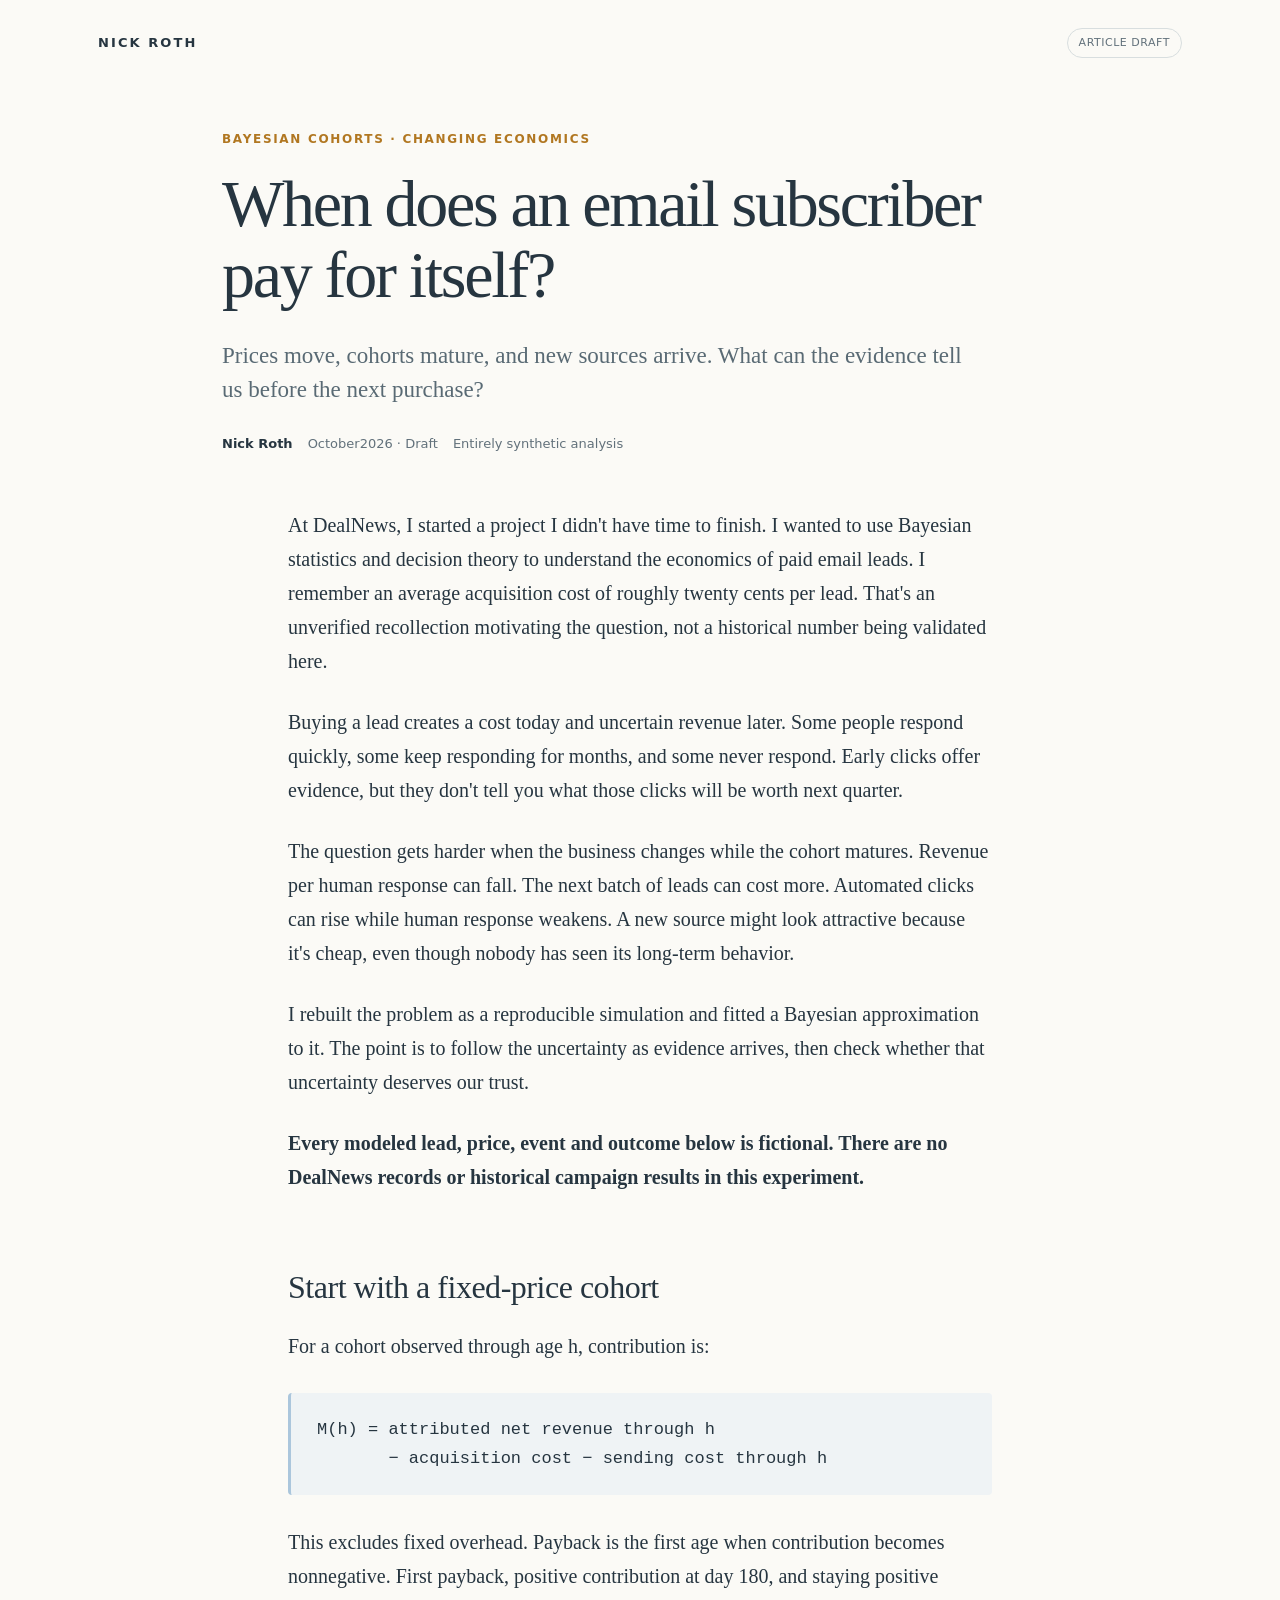
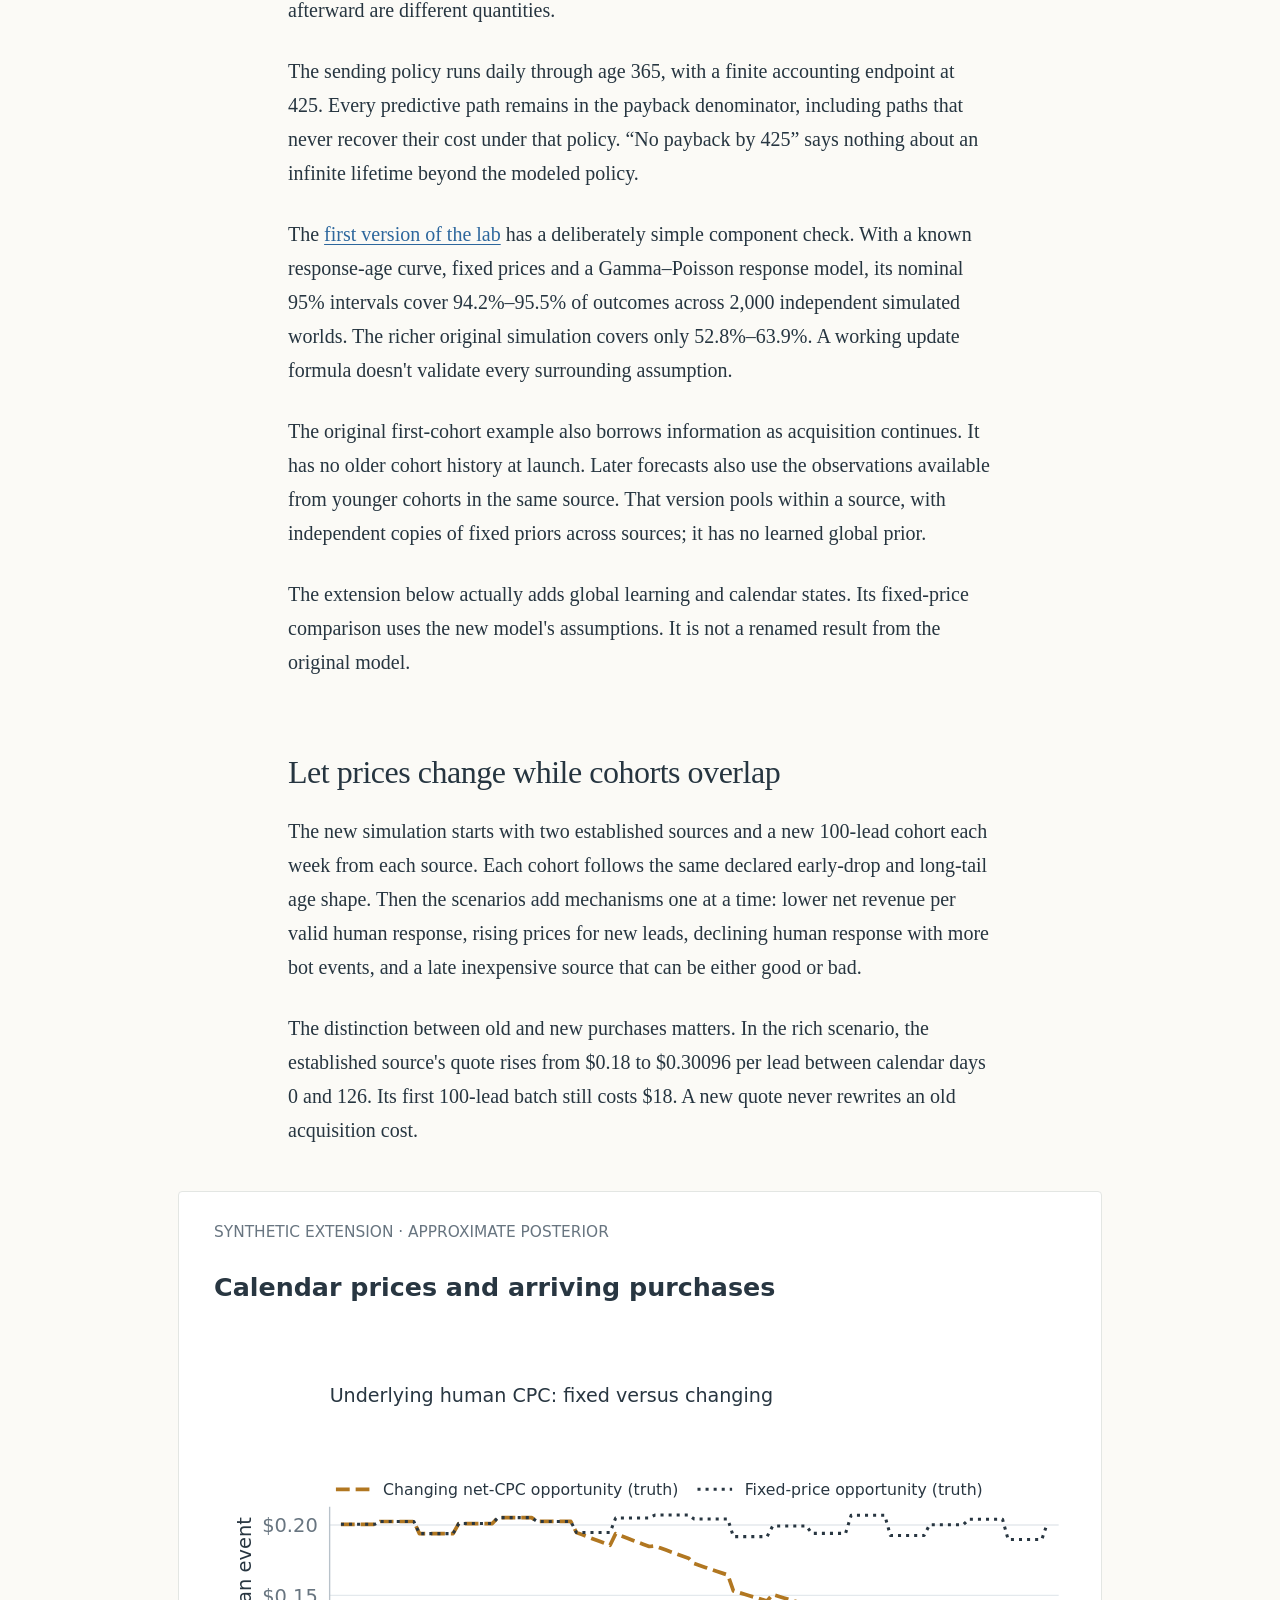
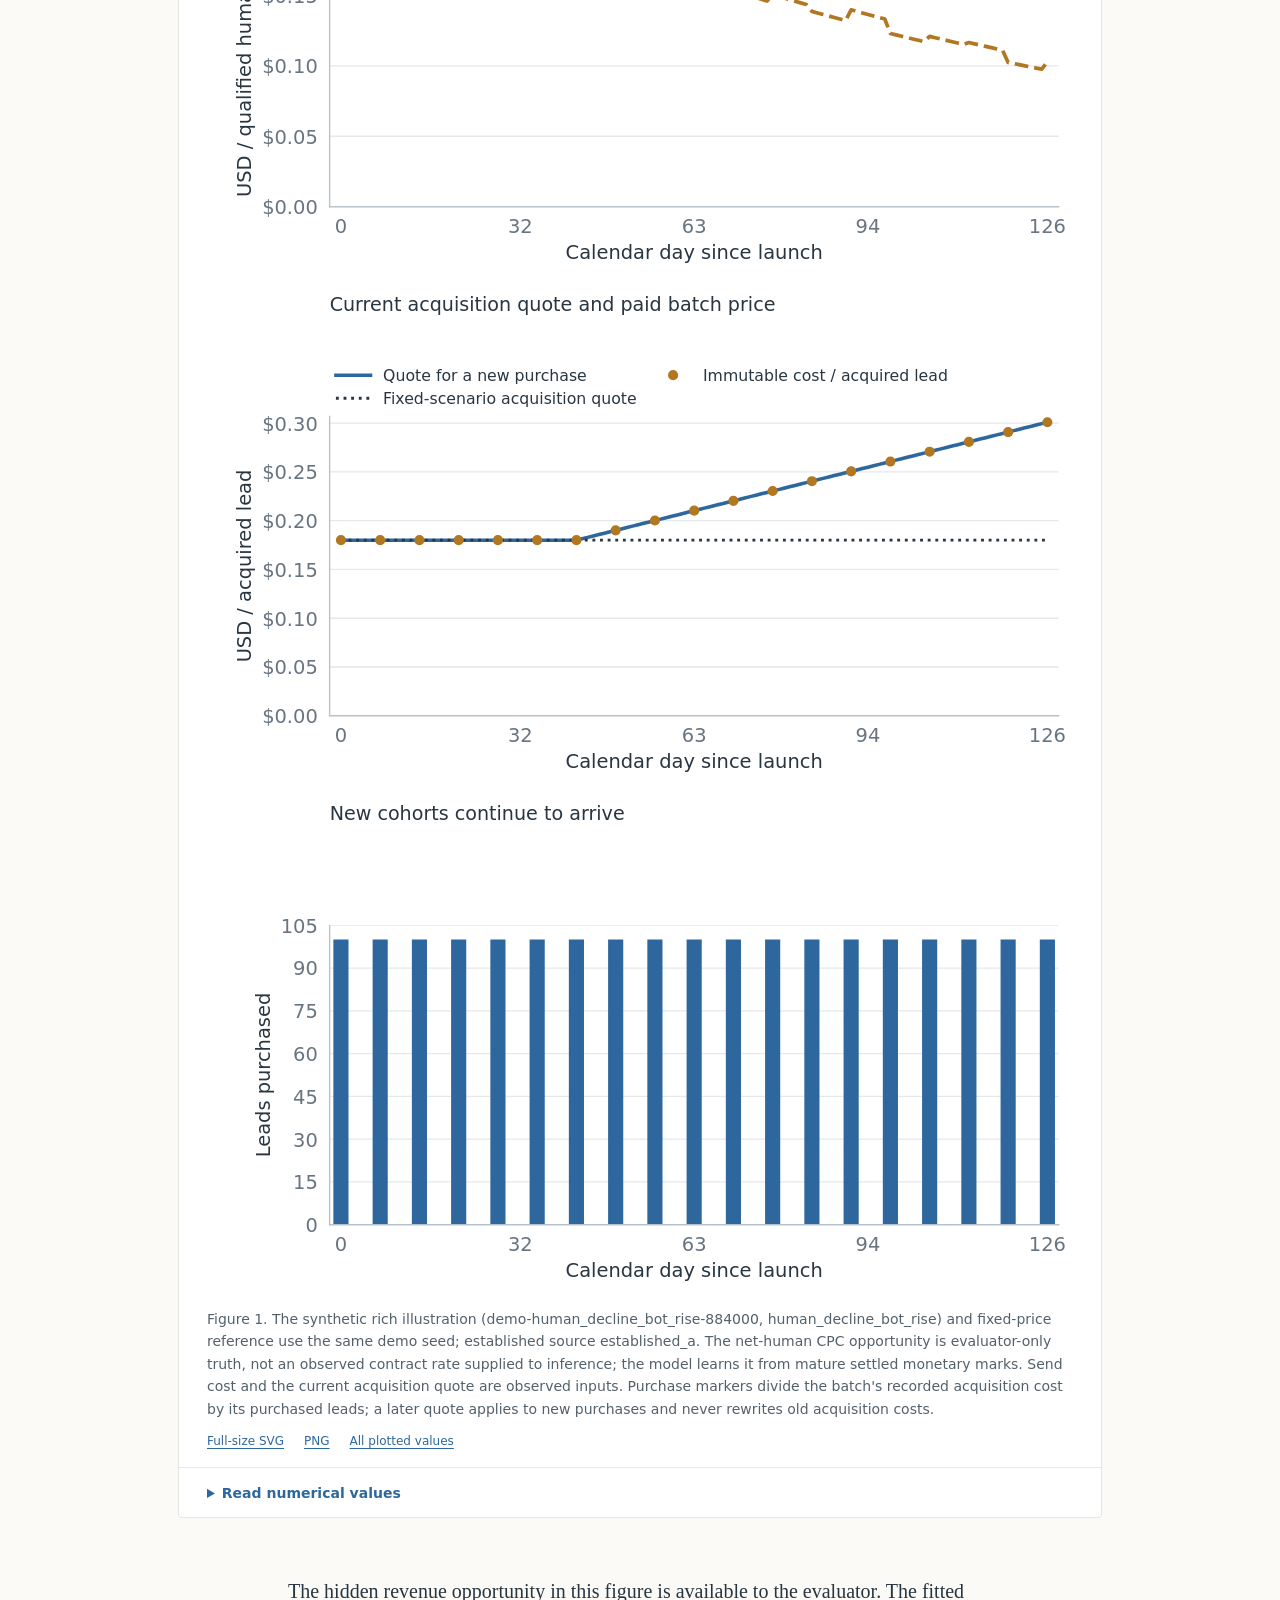
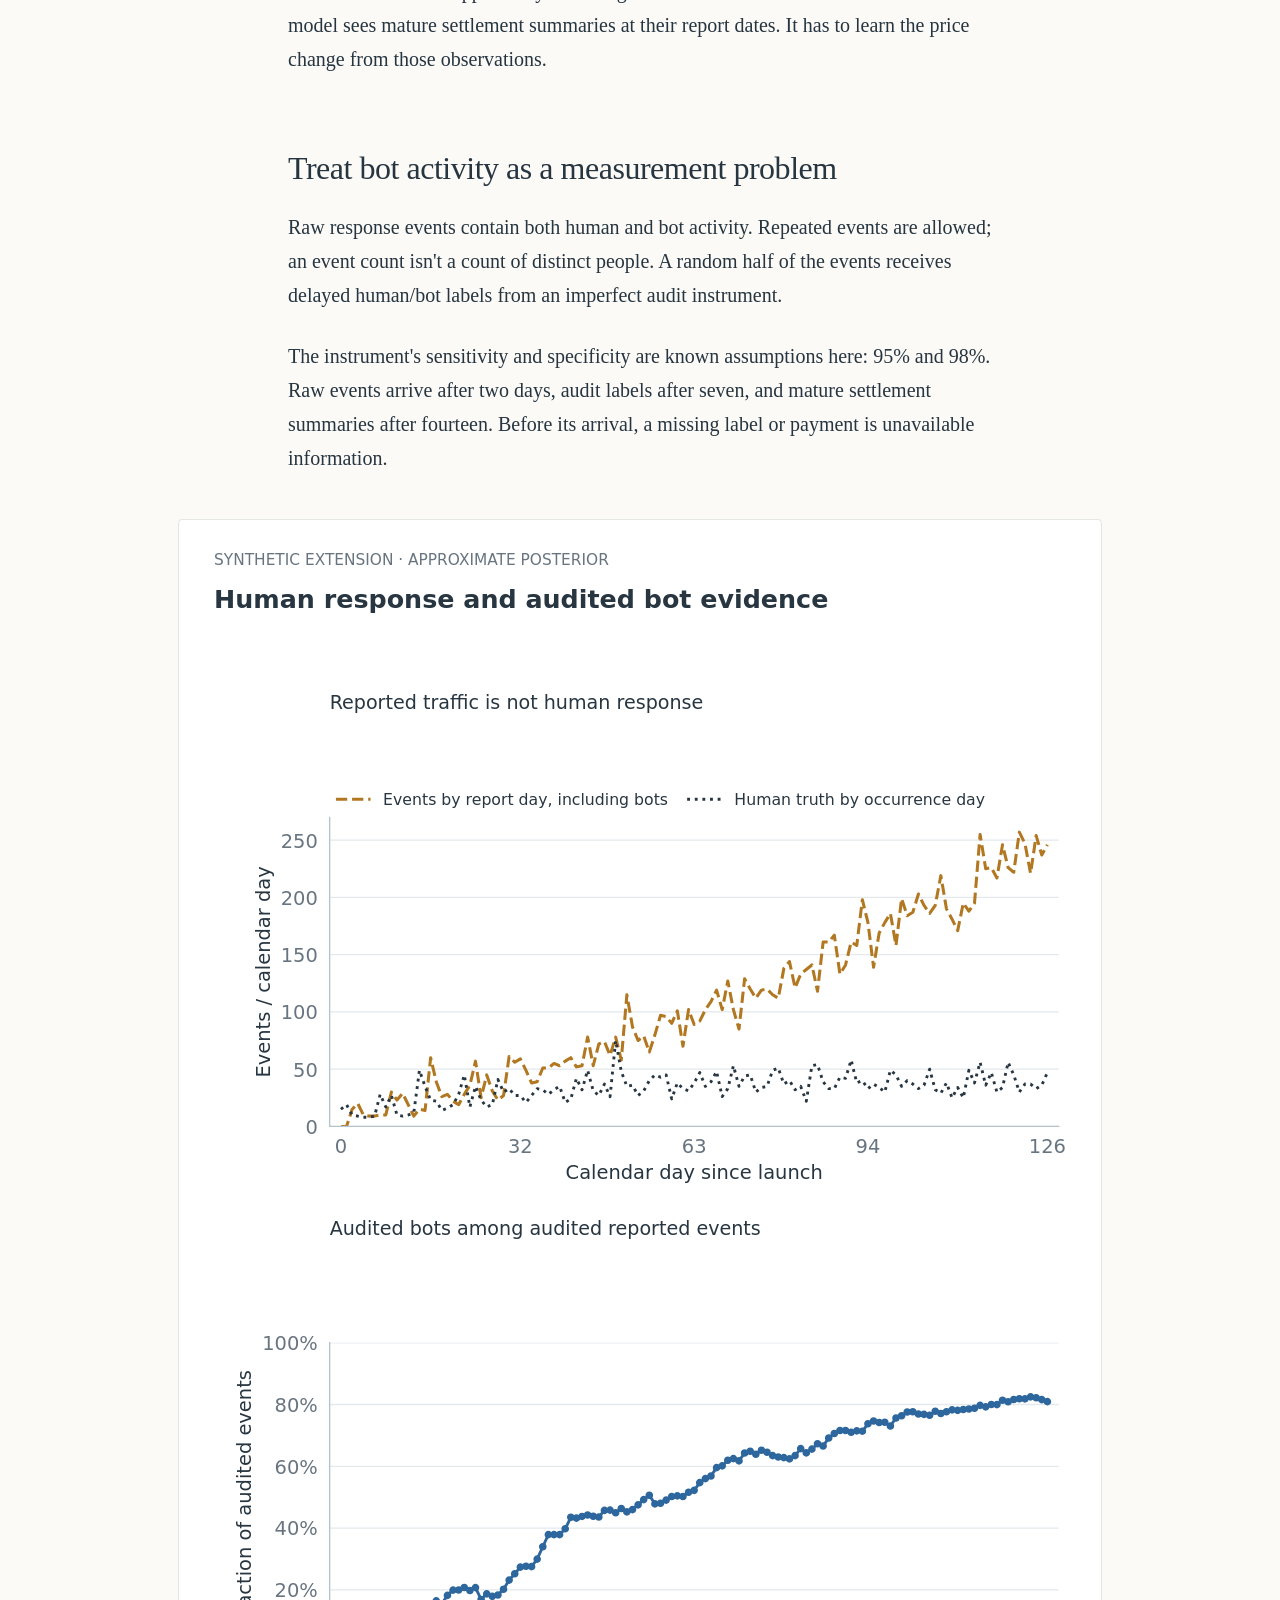
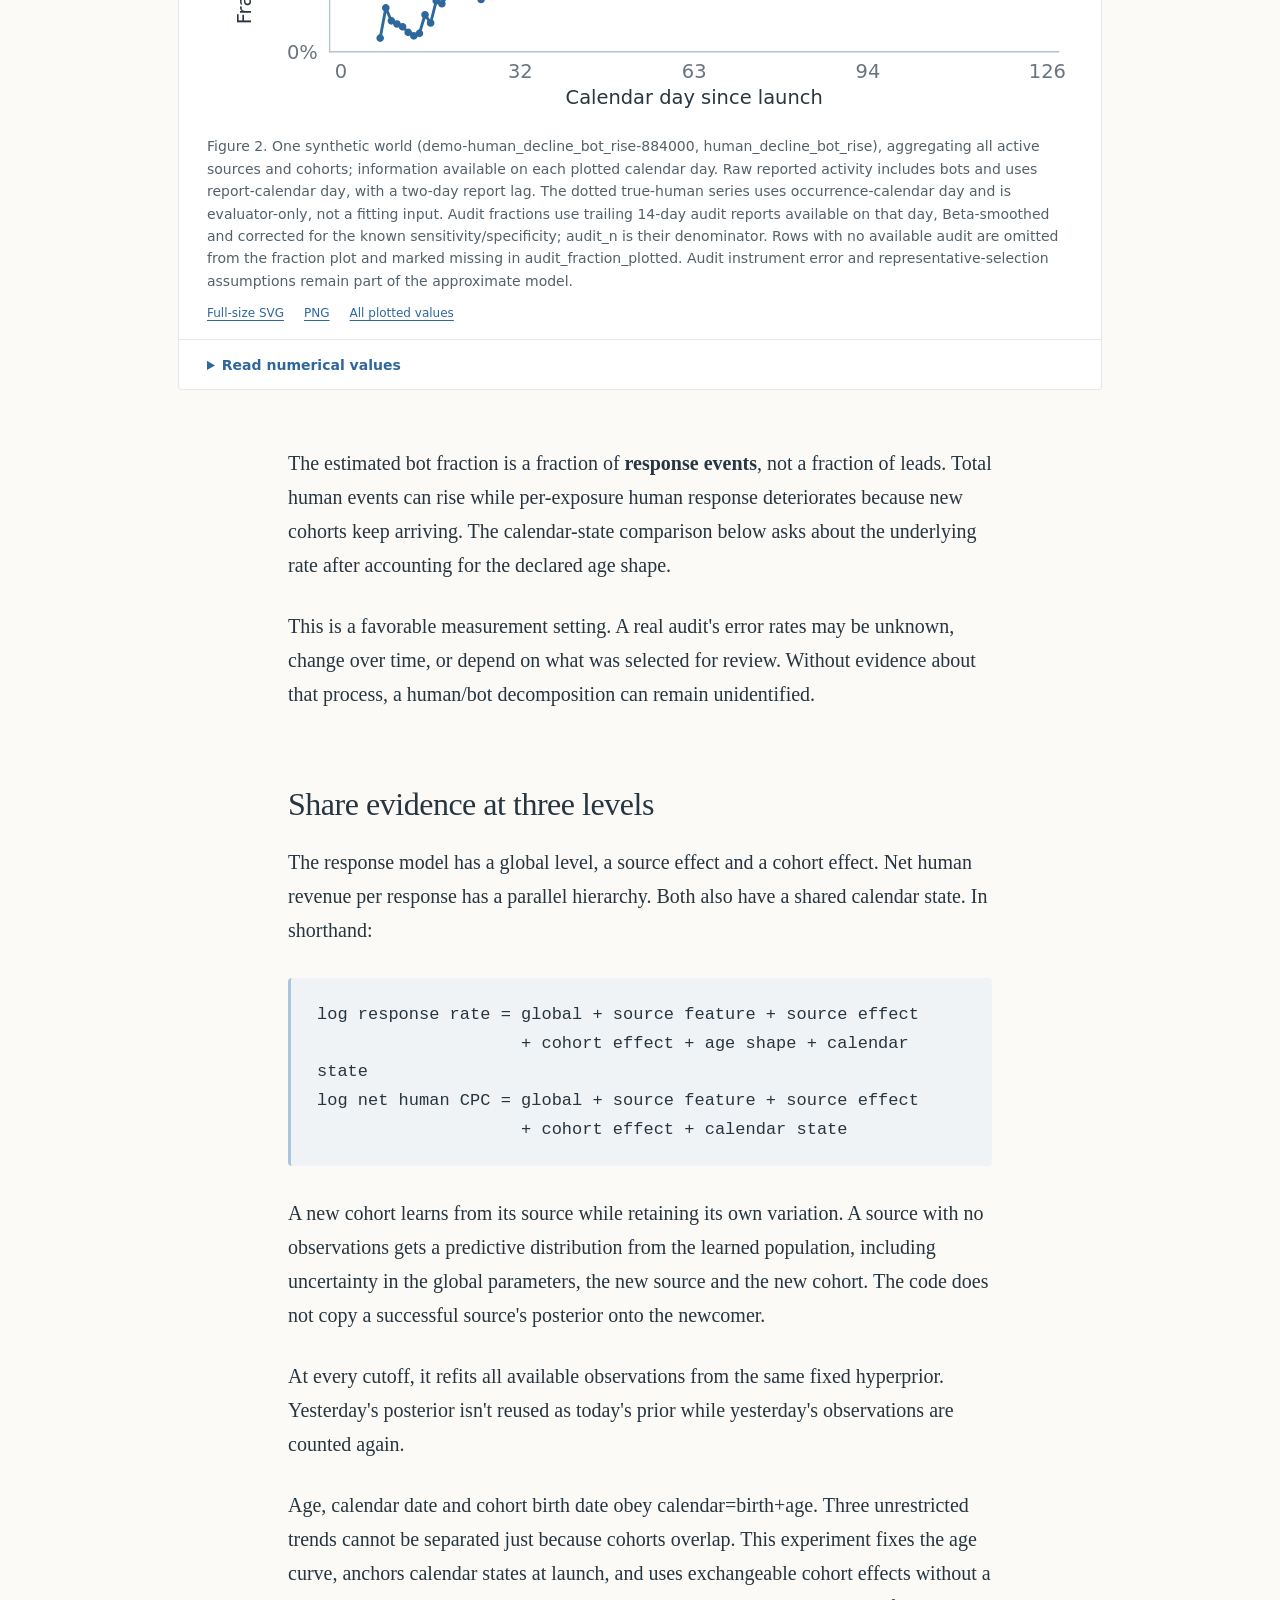
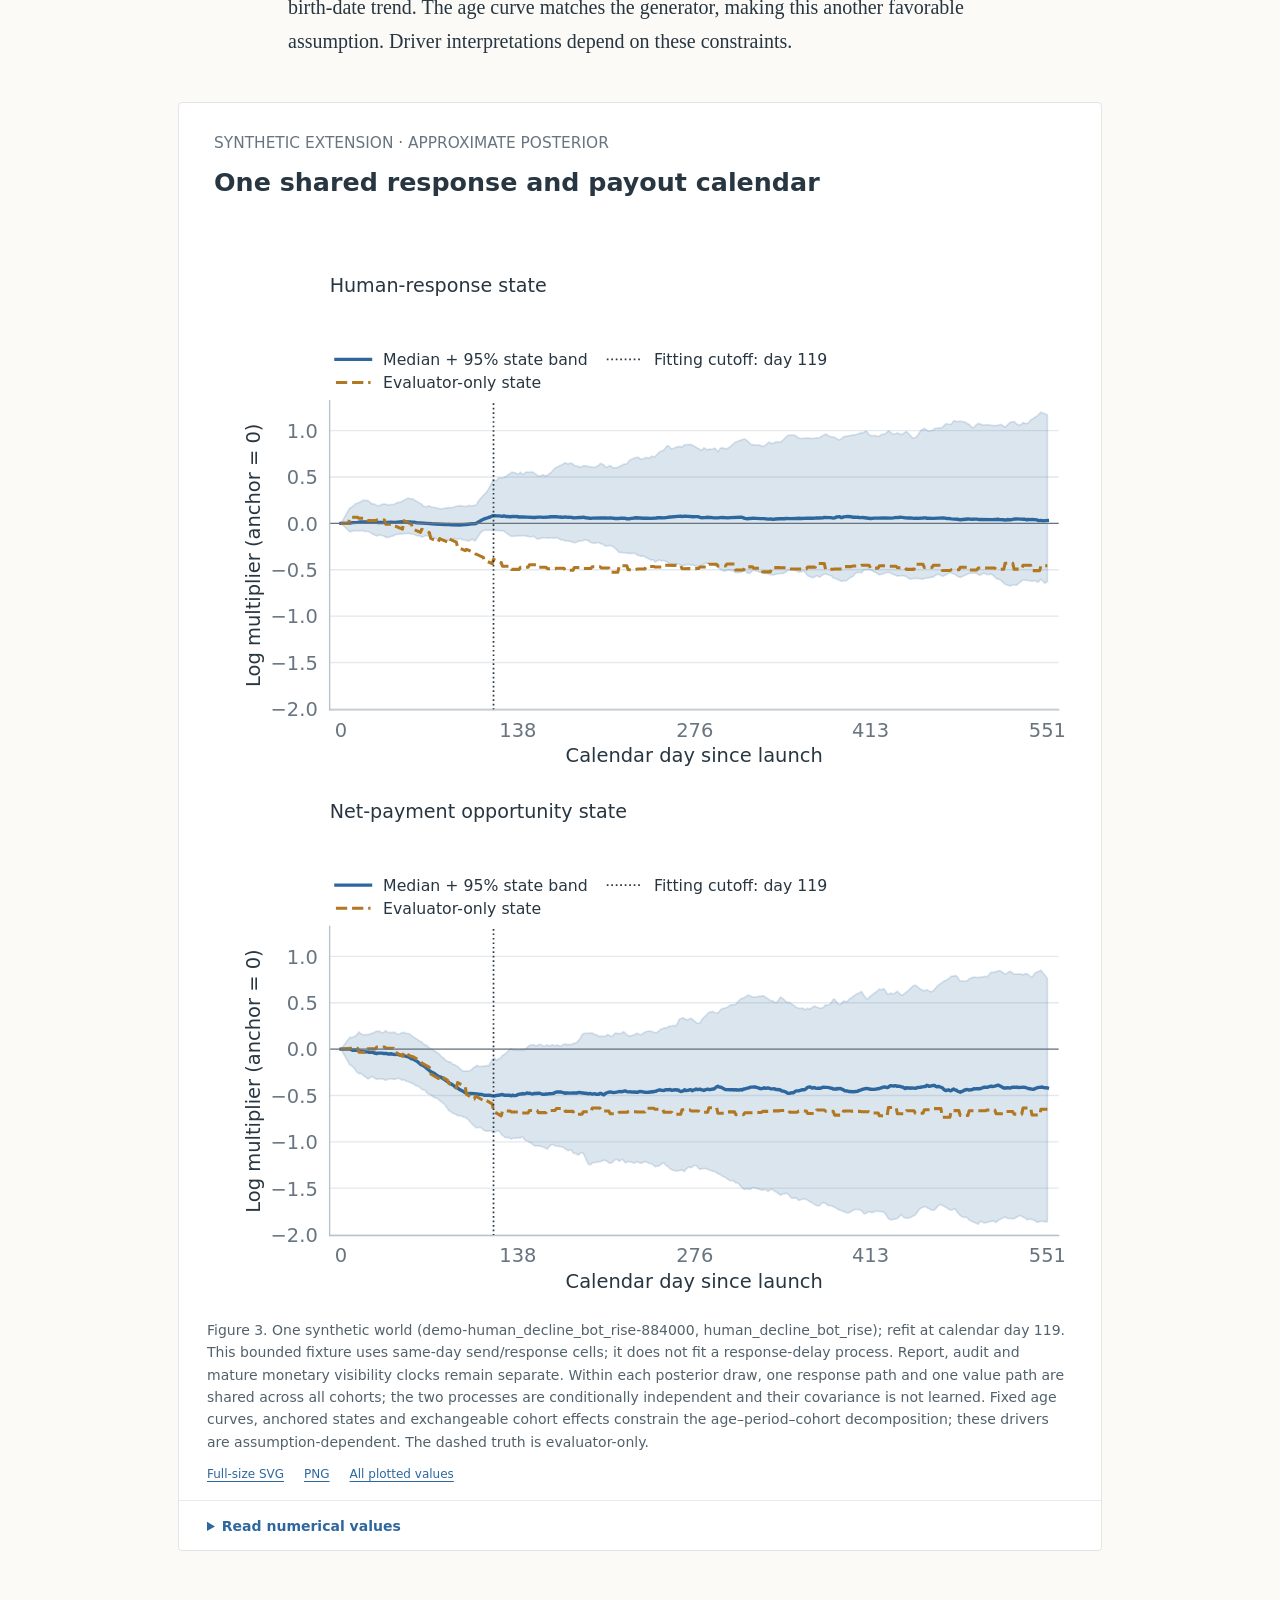
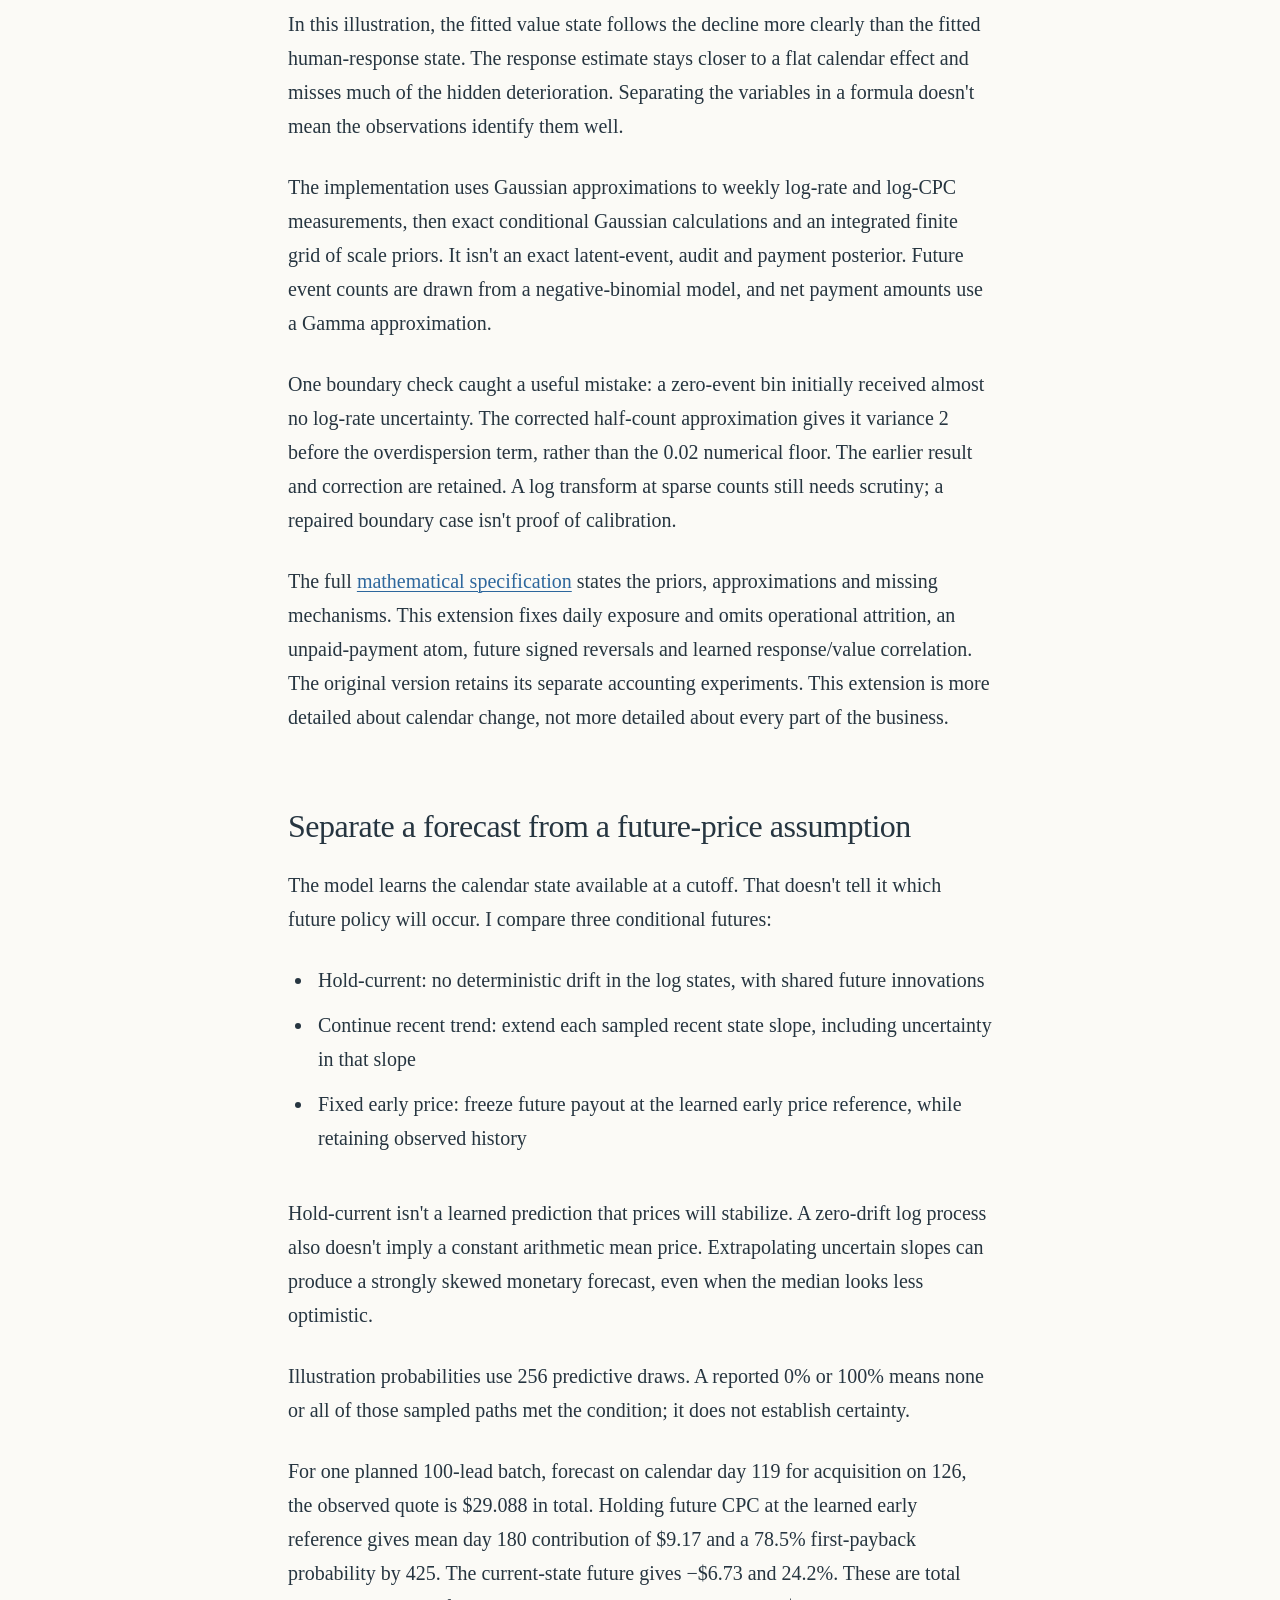
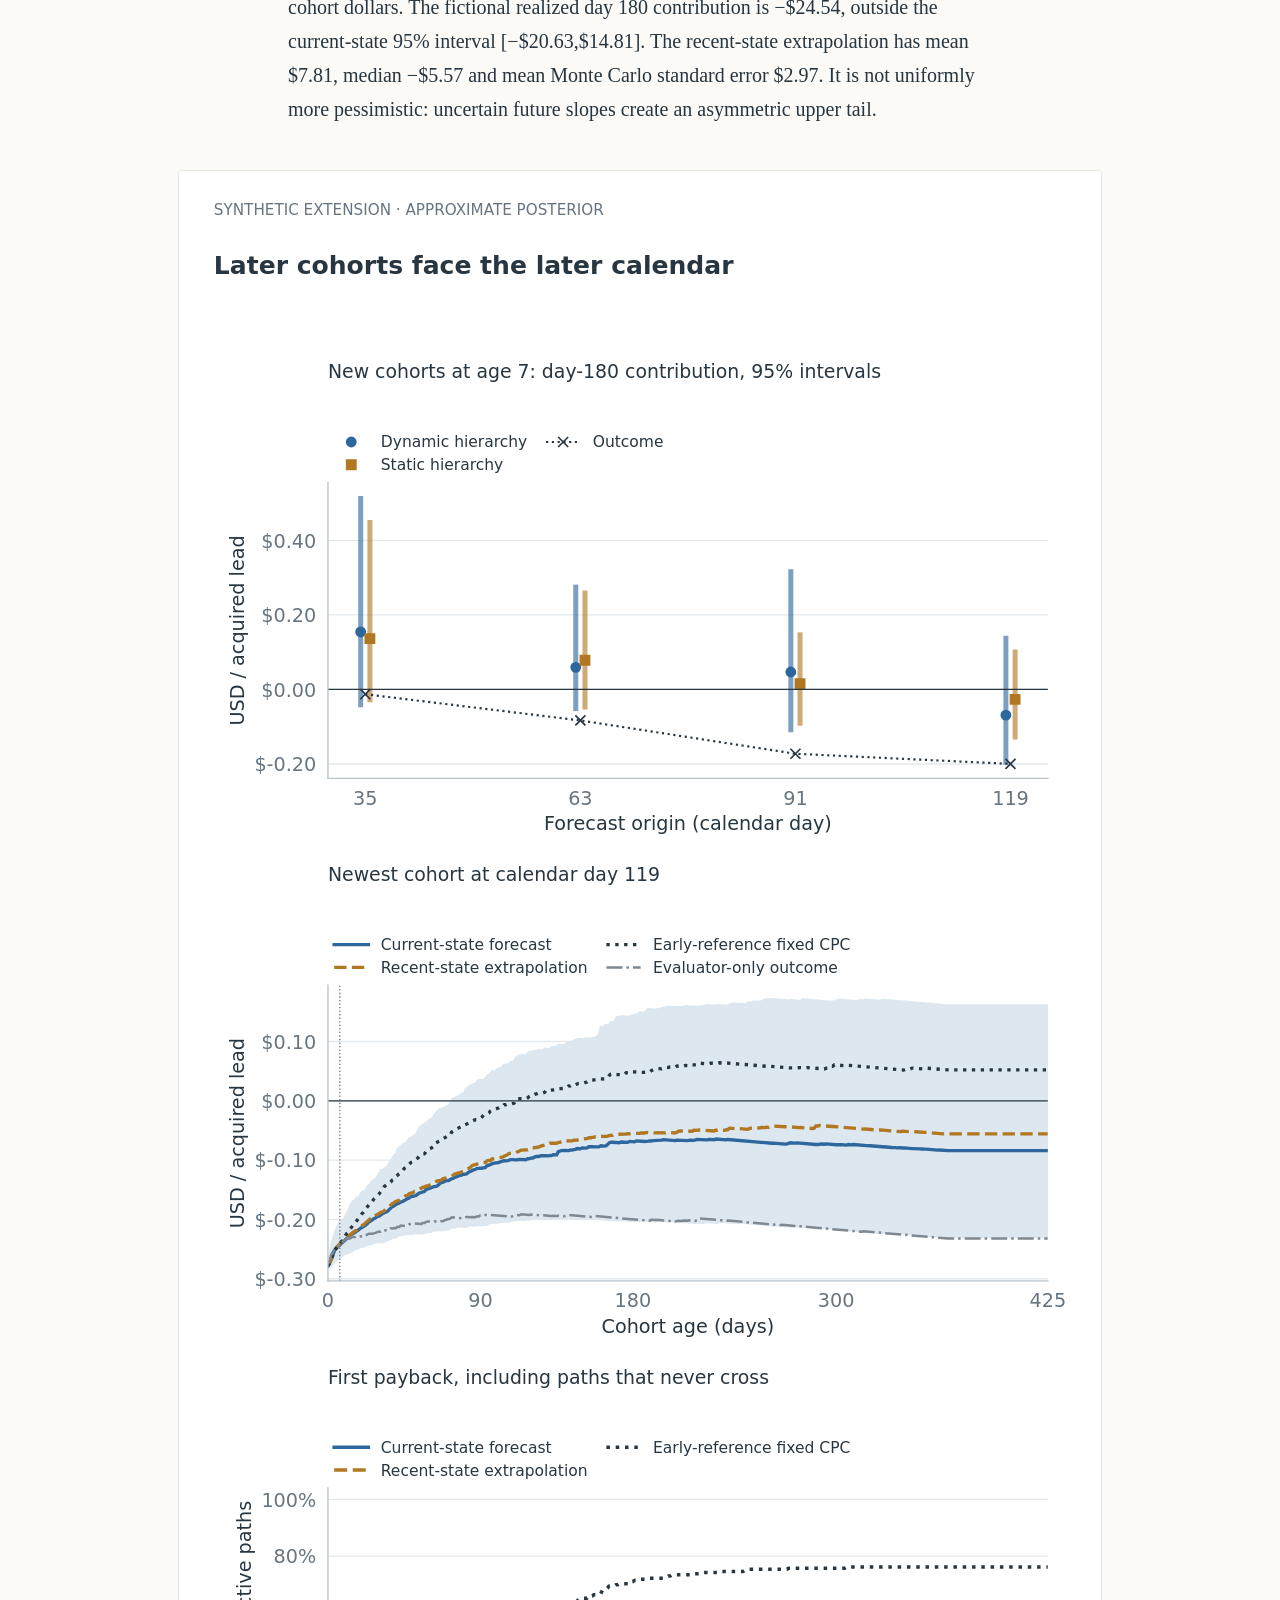
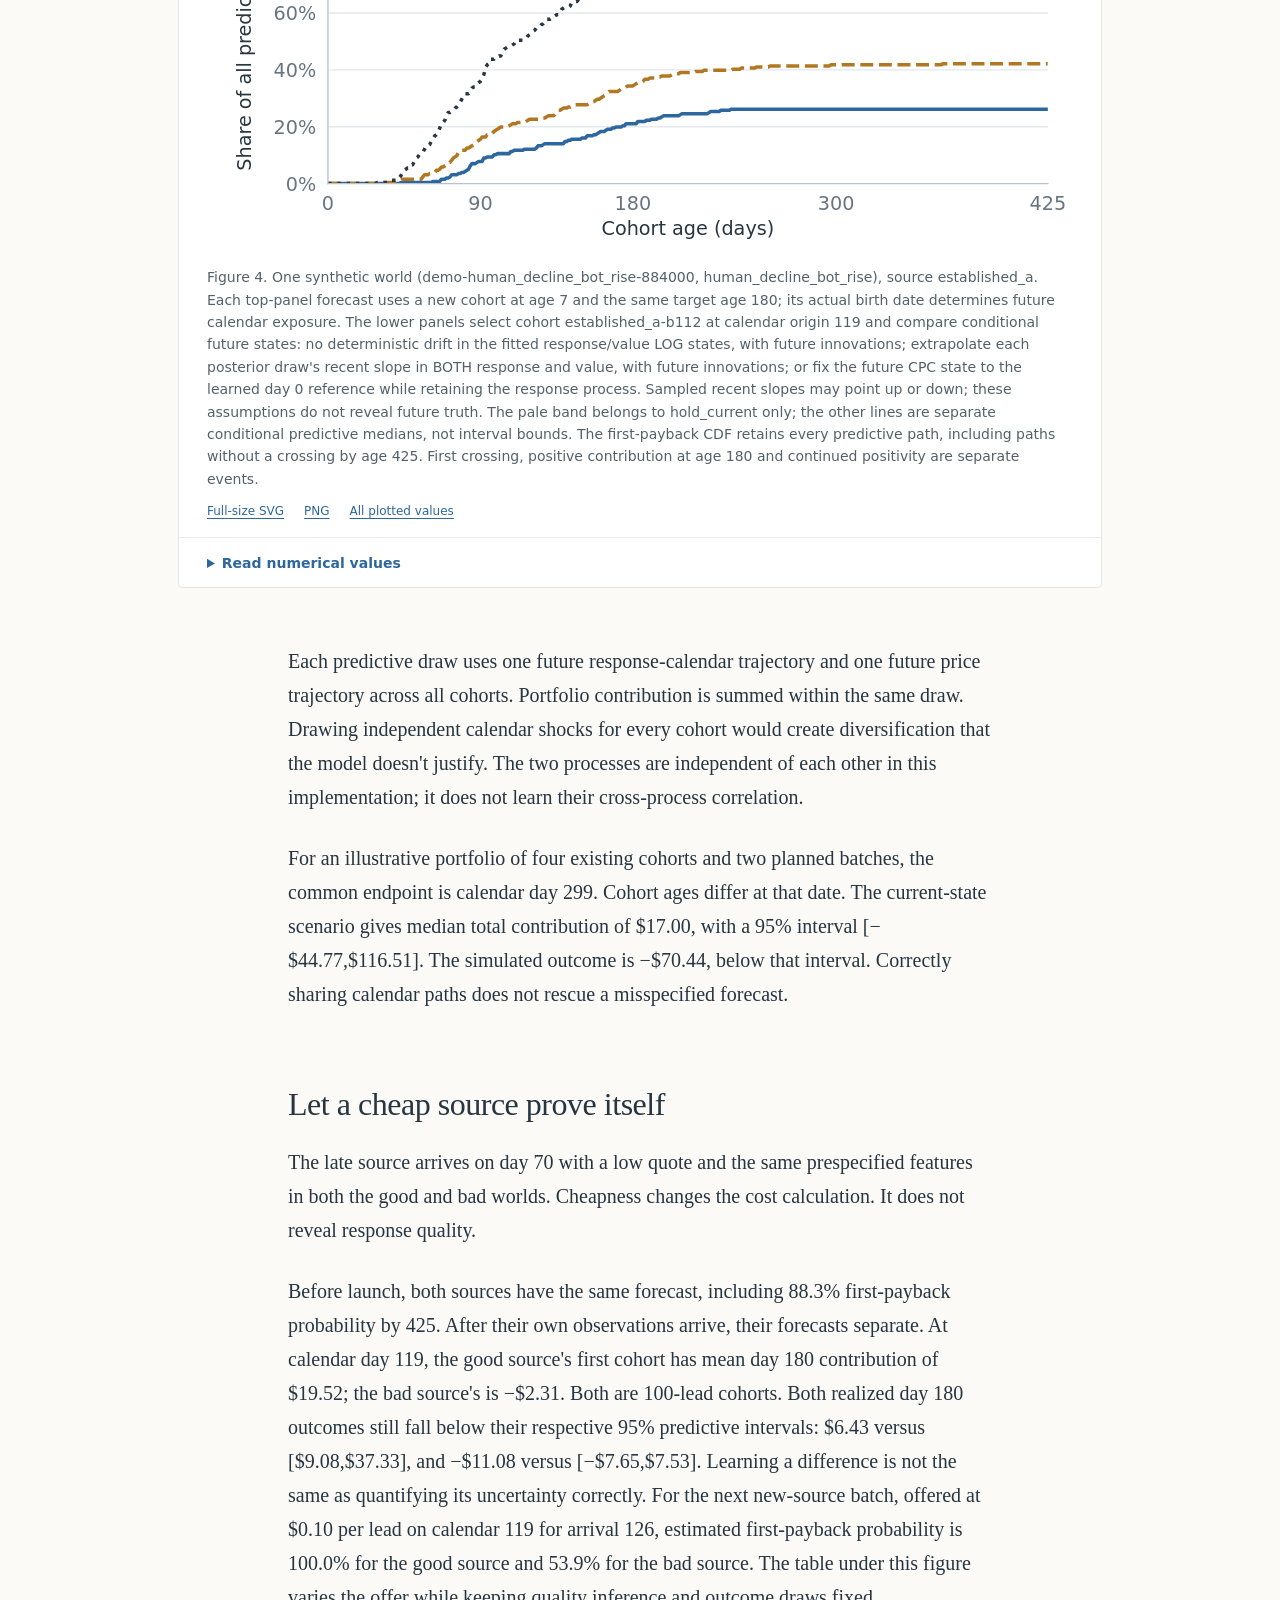
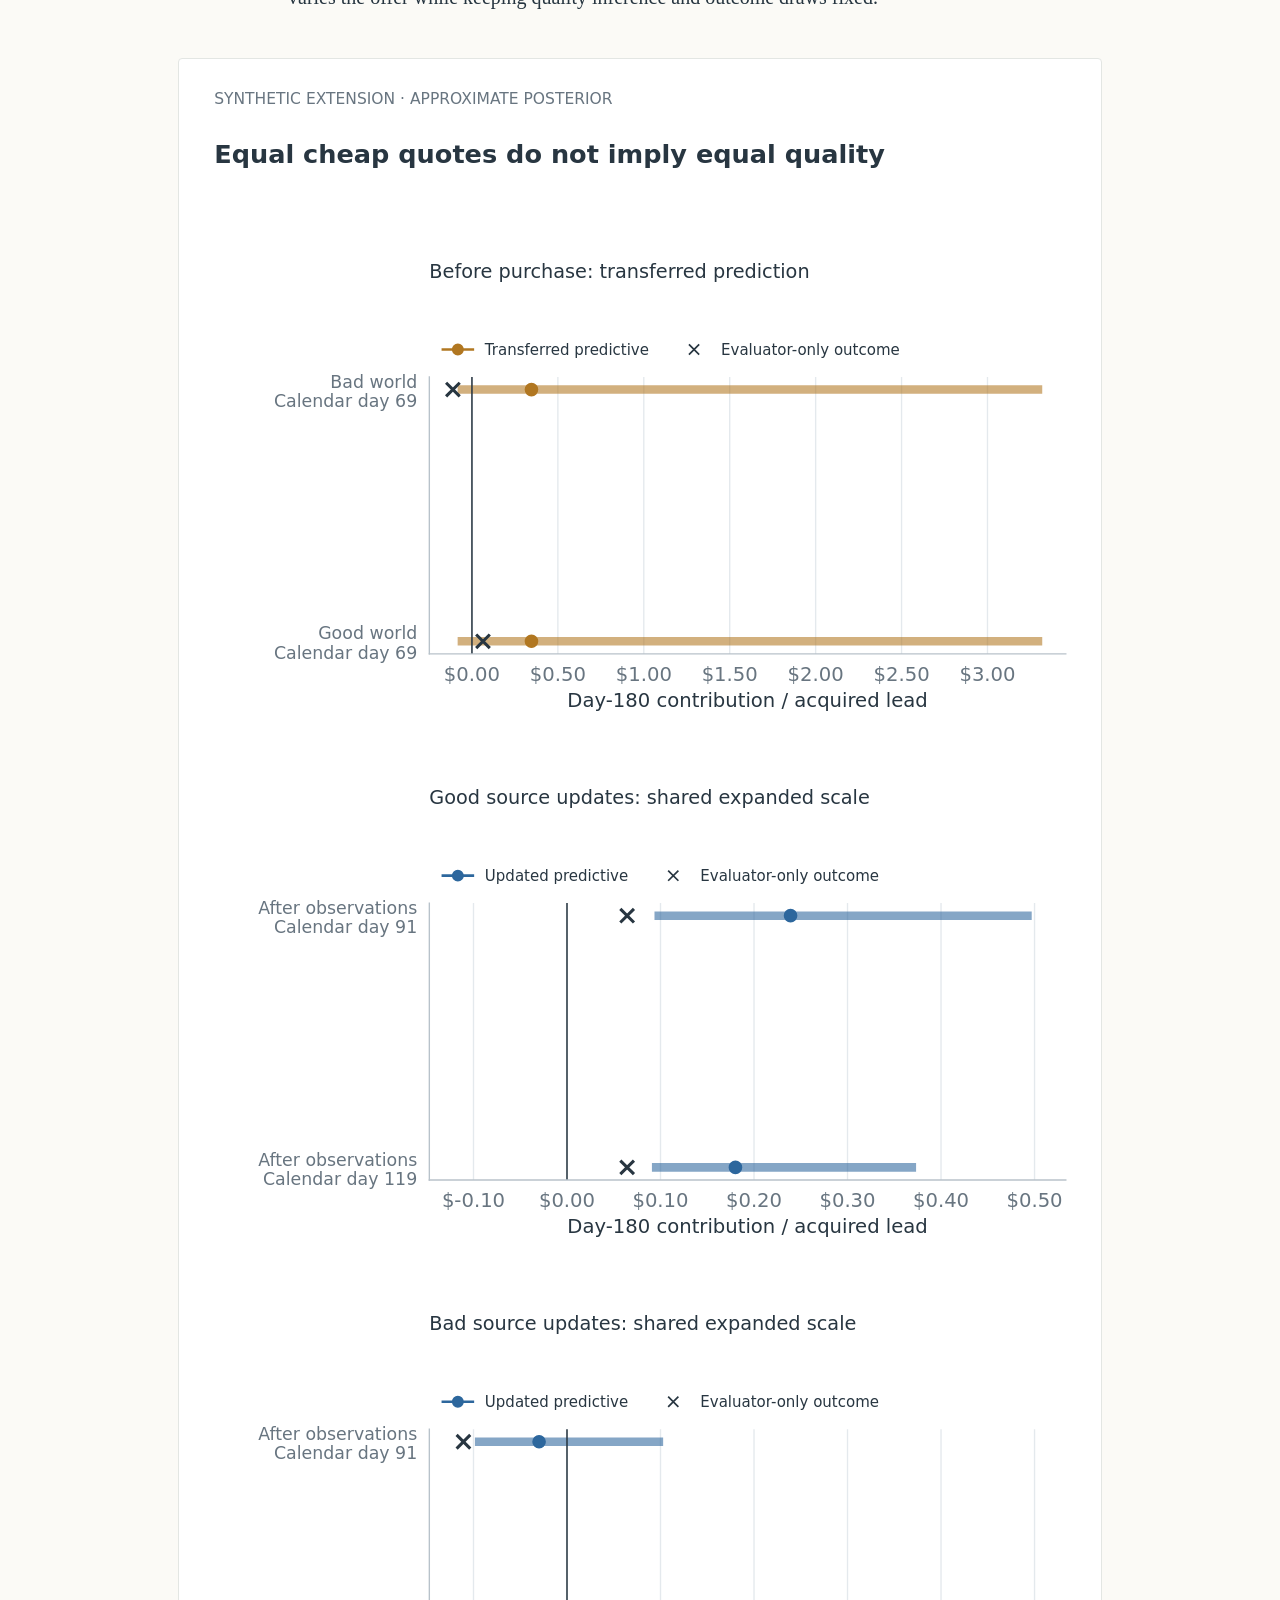
==== article/standalone.html @ 5bcff2cd "Publish changing-price cohort charts and article draft" ====
<!doctype html><html lang="en"><head><meta charset="utf-8"><meta name="viewport" content="width=device-width, initial-scale=1"><meta name="robots" content="noindex,nofollow"><title>When does an email subscriber pay for itself? · Draft</title><style>
:root{--paper:#fbfaf6;--ink:#263540;--muted:#62717b;--blue:#2d679d;--amber:#b17721;--line:#d8dedf}*{box-sizing:border-box}html{scroll-behavior:smooth}body{margin:0;background:var(--paper);color:var(--ink);font-family:Georgia,"Times New Roman",serif;font-size:20px;line-height:1.7}a{color:var(--blue);text-decoration-thickness:1px;text-underline-offset:3px}a:hover{color:#19486e}a:focus-visible,summary:focus-visible{outline:3px solid #b17721;outline-offset:5px}header{max-width:1160px;margin:0 auto;padding:28px 38px;display:flex;justify-content:space-between;align-items:center;font:13px/1.3 system-ui,sans-serif;letter-spacing:.04em}header .name{font-weight:750;letter-spacing:.16em;font-size:13px;color:var(--ink);text-decoration:none}.status{font-size:11px;text-transform:uppercase;border:1px solid var(--line);padding:7px 11px;border-radius:100px;color:var(--muted)}.hero{max-width:900px;margin:45px auto 55px;padding:0 32px;text-align:left}.eyebrow{font:700 12px/1.4 system-ui,sans-serif;letter-spacing:.14em;text-transform:uppercase;color:var(--amber);margin:0 0 20px}h1{font-weight:500;font-size:clamp(42px,5.4vw,66px);line-height:1.08;letter-spacing:-.035em;margin:0 0 28px;max-width:850px}.dek{font-size:23px;line-height:1.5;color:#596a74;max-width:740px;margin:0 0 26px}.byline{font:13px/1.5 system-ui,sans-serif;color:var(--muted);display:flex;gap:15px;flex-wrap:wrap}.byline strong{color:var(--ink);font-weight:650}main{max-width:760px;margin:0 auto;padding:0 28px 80px}p{margin:0 0 1.35em}h2{font-weight:500;letter-spacing:-.015em;font-size:32px;line-height:1.2;margin:2.3em 0 .7em;scroll-margin-top:35px}h3{font:650 17px/1.4 system-ui,sans-serif;margin:2em 0 .7em}strong{font-weight:700}ul{padding-left:1.3em;margin:1em 0 1.5em}li{padding:0 0 .55em .2em}code{font:85%/1.5 ui-monospace,monospace}.equation{padding:22px 26px;background:#eff3f5;border-radius:4px;white-space:pre-wrap;overflow-wrap:anywhere;font-size:18px;line-height:1.6;margin:1.7em 0;border-left:3px solid #abc6dc}.equation code{font-size:17px}figure{margin:44px -110px 56px;padding:0;background:white;border:1px solid #e3e6e3;border-radius:4px;overflow:hidden}.chart{padding:16px 18px 0}.chart a{display:block}.chart img{display:block;width:100%;height:auto}.chart picture{display:block}figcaption{font:14px/1.6 system-ui,sans-serif;color:#52616b;padding:10px 28px 13px}.figure-tools{font:12px/1.4 system-ui,sans-serif;display:flex;gap:20px;padding:0 28px 17px}.values{border-top:1px solid #e6ebec;padding:0 28px 13px;font:14px/1.5 system-ui,sans-serif}.values summary{padding:15px 0 0;cursor:pointer;font-weight:650;color:var(--blue)}.values[open] summary{padding-bottom:15px}.table-wrap{overflow:auto}table{width:100%;border-collapse:collapse;font-size:13px;font-variant-numeric:tabular-nums}th{font-weight:650;text-align:left;background:#f3f6f7;color:#415565}td,th{padding:10px 9px;border-bottom:1px solid #e1e7e9;vertical-align:top}td{font-feature-settings:"tnum"}.table-note{font:12px/1.5 system-ui,sans-serif;margin:12px 0 0}.preview-note{font:13px/1.5 system-ui,sans-serif;color:var(--muted);border-top:1px solid var(--line);padding-top:24px;margin-top:45px}.jump{font:13px/1.4 system-ui,sans-serif;display:inline-block;margin-top:10px}footer{border-top:1px solid var(--line);padding:25px;text-align:center;font:12px/1.5 system-ui,sans-serif;color:var(--muted)}@media(max-width:1000px){figure{margin-left:-25px;margin-right:-25px}}@media(max-width:600px){body{font-size:18px;line-height:1.65}header{padding:20px 22px}.status{font-size:9px;padding:6px 8px}.hero{margin:32px auto 35px;padding:0 23px}h1{font-size:43px;line-height:1.1;letter-spacing:-.04em}.dek{font-size:20px}.eyebrow{font-size:10px;margin-bottom:16px}.byline{font-size:12px}main{padding:0 23px 50px}h2{font-size:29px;margin-top:2em}figure{margin:32px -13px 42px}.chart{padding:12px 2px 0}figcaption{padding:8px 14px 11px;font-size:13px}.figure-tools{padding:0 14px 15px}.values{padding:0 12px 13px}.values summary{font-size:14px}td,th{padding:8px 6px;font-size:13px}.equation{padding:18px 15px}.equation code{font-size:15px}}@media print{header,.status,.figure-tools,.values,.preview-note,footer{display:none}body{background:white;font-size:12pt}main{max-width:none;padding:0}.hero{margin:0 0 30px}h1{font-size:35pt}figure{margin:25px 0;break-inside:avoid}h2{break-after:avoid}a{color:inherit}}

@media(max-width:600px){figure{margin-left:-23px;margin-right:-23px;border-left:0;border-right:0;border-radius:0}.chart{padding:0}.chart img{width:100%}}
</style></head><body><header><a class="name" href="#top">NICK ROTH</a><span class="status">Article draft</span></header><div class="hero" id="top"><p class="eyebrow">Bayesian cohorts · Changing economics</p><h1>When does an email subscriber pay for itself?</h1><p class="dek">Prices move, cohorts mature, and new sources arrive. What can the evidence tell us before the next purchase?</p><div class="byline"><strong>Nick Roth</strong><span>October2026 · Draft</span><span>Entirely synthetic analysis</span></div></div><main><p>At DealNews, I started a project I didn't have time to finish. I wanted to use Bayesian statistics and decision theory to understand the economics of paid email leads. I remember an average acquisition cost of roughly twenty cents per lead. That's an unverified recollection motivating the question, not a historical number being validated here.</p><p>Buying a lead creates a cost today and uncertain revenue later. Some people respond quickly, some keep responding for months, and some never respond. Early clicks offer evidence, but they don't tell you what those clicks will be worth next quarter.</p><p>The question gets harder when the business changes while the cohort matures. Revenue per human response can fall. The next batch of leads can cost more. Automated clicks can rise while human response weakens. A new source might look attractive because it's cheap, even though nobody has seen its long-term behavior.</p><p>I rebuilt the problem as a reproducible simulation and fitted a Bayesian approximation to it. The point is to follow the uncertainty as evidence arrives, then check whether that uncertainty deserves our trust.</p><p><strong>Every modeled lead, price, event and outcome below is fictional. There are no DealNews records or historical campaign results in this experiment.</strong></p><h2>Start with a fixed-price cohort</h2><p>For a cohort observed through age h, contribution is:</p><pre class="equation"><code>M(h) = attributed net revenue through h
       − acquisition cost − sending cost through h</code></pre><p>This excludes fixed overhead. Payback is the first age when contribution becomes nonnegative. First payback, positive contribution at day 180, and staying positive afterward are different quantities.</p><p>The sending policy runs daily through age 365, with a finite accounting endpoint at 425. Every predictive path remains in the payback denominator, including paths that never recover their cost under that policy. “No payback by 425” says nothing about an infinite lifetime beyond the modeled policy.</p><p>The <a href="https://github.com/rothnic/bayesian-email-cohort-lab/tree/8e3443fe287d8e3ee29156d628df931b35fad9d5">first version of the lab</a> has a deliberately simple component check. With a known response-age curve, fixed prices and a Gamma–Poisson response model, its nominal 95% intervals cover 94.2%–95.5% of outcomes across 2,000 independent simulated worlds. The richer original simulation covers only 52.8%–63.9%. A working update formula doesn't validate every surrounding assumption.</p><p>The original first-cohort example also borrows information as acquisition continues. It has no older cohort history at launch. Later forecasts also use the observations available from younger cohorts in the same source. That version pools within a source, with independent copies of fixed priors across sources; it has no learned global prior.</p><p>The extension below actually adds global learning and calendar states. Its fixed-price comparison uses the new model's assumptions. It is not a renamed result from the original model.</p><h2>Let prices change while cohorts overlap</h2><p>The new simulation starts with two established sources and a new 100-lead cohort each week from each source. Each cohort follows the same declared early-drop and long-tail age shape. Then the scenarios add mechanisms one at a time: lower net revenue per valid human response, rising prices for new leads, declining human response with more bot events, and a late inexpensive source that can be either good or bad.</p><p>The distinction between old and new purchases matters. In the rich scenario, the established source's quote rises from $0.18 to $0.30096 per lead between calendar days 0 and 126. Its first 100-lead batch still costs $18. A new quote never rewrites an old acquisition cost.</p><figure id="01-calendar-economics"><div class="chart"><picture><source media="(max-width:600px)" srcset="[data-uri]"><source srcset="[data-uri]"><img src="[data-uri]" alt="Three calendar panels compare fixed and changing net human CPC opportunity, current acquisition quotes and actual purchase costs, and arriving weekly cohorts."></picture></div><figcaption>Figure 1. The synthetic rich illustration (demo-human_decline_bot_rise-884000, human_decline_bot_rise) and fixed-price reference use the same demo seed; established source established_a. The net-human CPC opportunity is evaluator-only truth, not an observed contract rate supplied to inference; the model learns it from mature settled monetary marks. Send cost and the current acquisition quote are observed inputs. Purchase markers divide the batch's recorded acquisition cost by its purchased leads; a later quote applies to new purchases and never rewrites old acquisition costs.</figcaption><div class="figure-tools"><a href="[data-uri]">Full-size SVG</a><a href="[data-uri]" download>PNG</a><a href="[data-uri]" download>All plotted values</a></div><details class="values"><summary>Read numerical values</summary><div class="table-wrap"><table><thead><tr><th scope="col">panel</th><th scope="col">calendar_day</th><th scope="col">human_cpc</th><th scope="col">cpl_quote</th><th scope="col">paid_cpl</th><th scope="col">new_purchases</th><th scope="col">acquisition_total</th></tr></thead><tbody><tr><td>commercial_inputs</td><td>0</td><td>0.2005</td><td>0.18</td><td>—</td><td>100</td><td>18</td></tr><tr><td>commercial_inputs</td><td>30</td><td>0.2052</td><td>0.18</td><td>—</td><td>0</td><td>0</td></tr><tr><td>commercial_inputs</td><td>60</td><td>0.1793</td><td>0.2059</td><td>—</td><td>0</td><td>0</td></tr><tr><td>commercial_inputs</td><td>90</td><td>0.1321</td><td>0.2491</td><td>—</td><td>0</td><td>0</td></tr><tr><td>commercial_inputs</td><td>120</td><td>0.1016</td><td>0.2923</td><td>—</td><td>0</td><td>0</td></tr><tr><td>fixed_price_reference</td><td>5</td><td>0.2005</td><td>0.18</td><td>—</td><td>0</td><td>0</td></tr><tr><td>fixed_price_reference</td><td>35</td><td>0.2025</td><td>0.18</td><td>—</td><td>100</td><td>18</td></tr><tr><td>fixed_price_reference</td><td>65</td><td>0.2042</td><td>0.18</td><td>—</td><td>0</td><td>0</td></tr><tr><td>fixed_price_reference</td><td>95</td><td>0.2069</td><td>0.18</td><td>—</td><td>0</td><td>0</td></tr><tr><td>fixed_price_reference</td><td>126</td><td>0.2013</td><td>0.18</td><td>—</td><td>100</td><td>18</td></tr></tbody></table></div></details></figure><p>The hidden revenue opportunity in this figure is available to the evaluator. The fitted model sees mature settlement summaries at their report dates. It has to learn the price change from those observations.</p><h2>Treat bot activity as a measurement problem</h2><p>Raw response events contain both human and bot activity. Repeated events are allowed; an event count isn't a count of distinct people. A random half of the events receives delayed human/bot labels from an imperfect audit instrument.</p><p>The instrument's sensitivity and specificity are known assumptions here: 95% and 98%. Raw events arrive after two days, audit labels after seven, and mature settlement summaries after fourteen. Before its arrival, a missing label or payment is unavailable information.</p><figure id="02-human-bot-evidence"><div class="chart"><picture><source media="(max-width:600px)" srcset="[data-uri]"><source srcset="[data-uri]"><img src="[data-uri]" alt="Reported response events, evaluator-only human events, and delayed audit evidence show why raw activity alone cannot identify human quality."></picture></div><figcaption>Figure 2. One synthetic world (demo-human_decline_bot_rise-884000, human_decline_bot_rise), aggregating all active sources and cohorts; information available on each plotted calendar day. Raw reported activity includes bots and uses report-calendar day, with a two-day report lag. The dotted true-human series uses occurrence-calendar day and is evaluator-only, not a fitting input. Audit fractions use trailing 14-day audit reports available on that day, Beta-smoothed and corrected for the known sensitivity/specificity; audit_n is their denominator. Rows with no available audit are omitted from the fraction plot and marked missing in audit_fraction_plotted. Audit instrument error and representative-selection assumptions remain part of the approximate model.</figcaption><div class="figure-tools"><a href="[data-uri]">Full-size SVG</a><a href="[data-uri]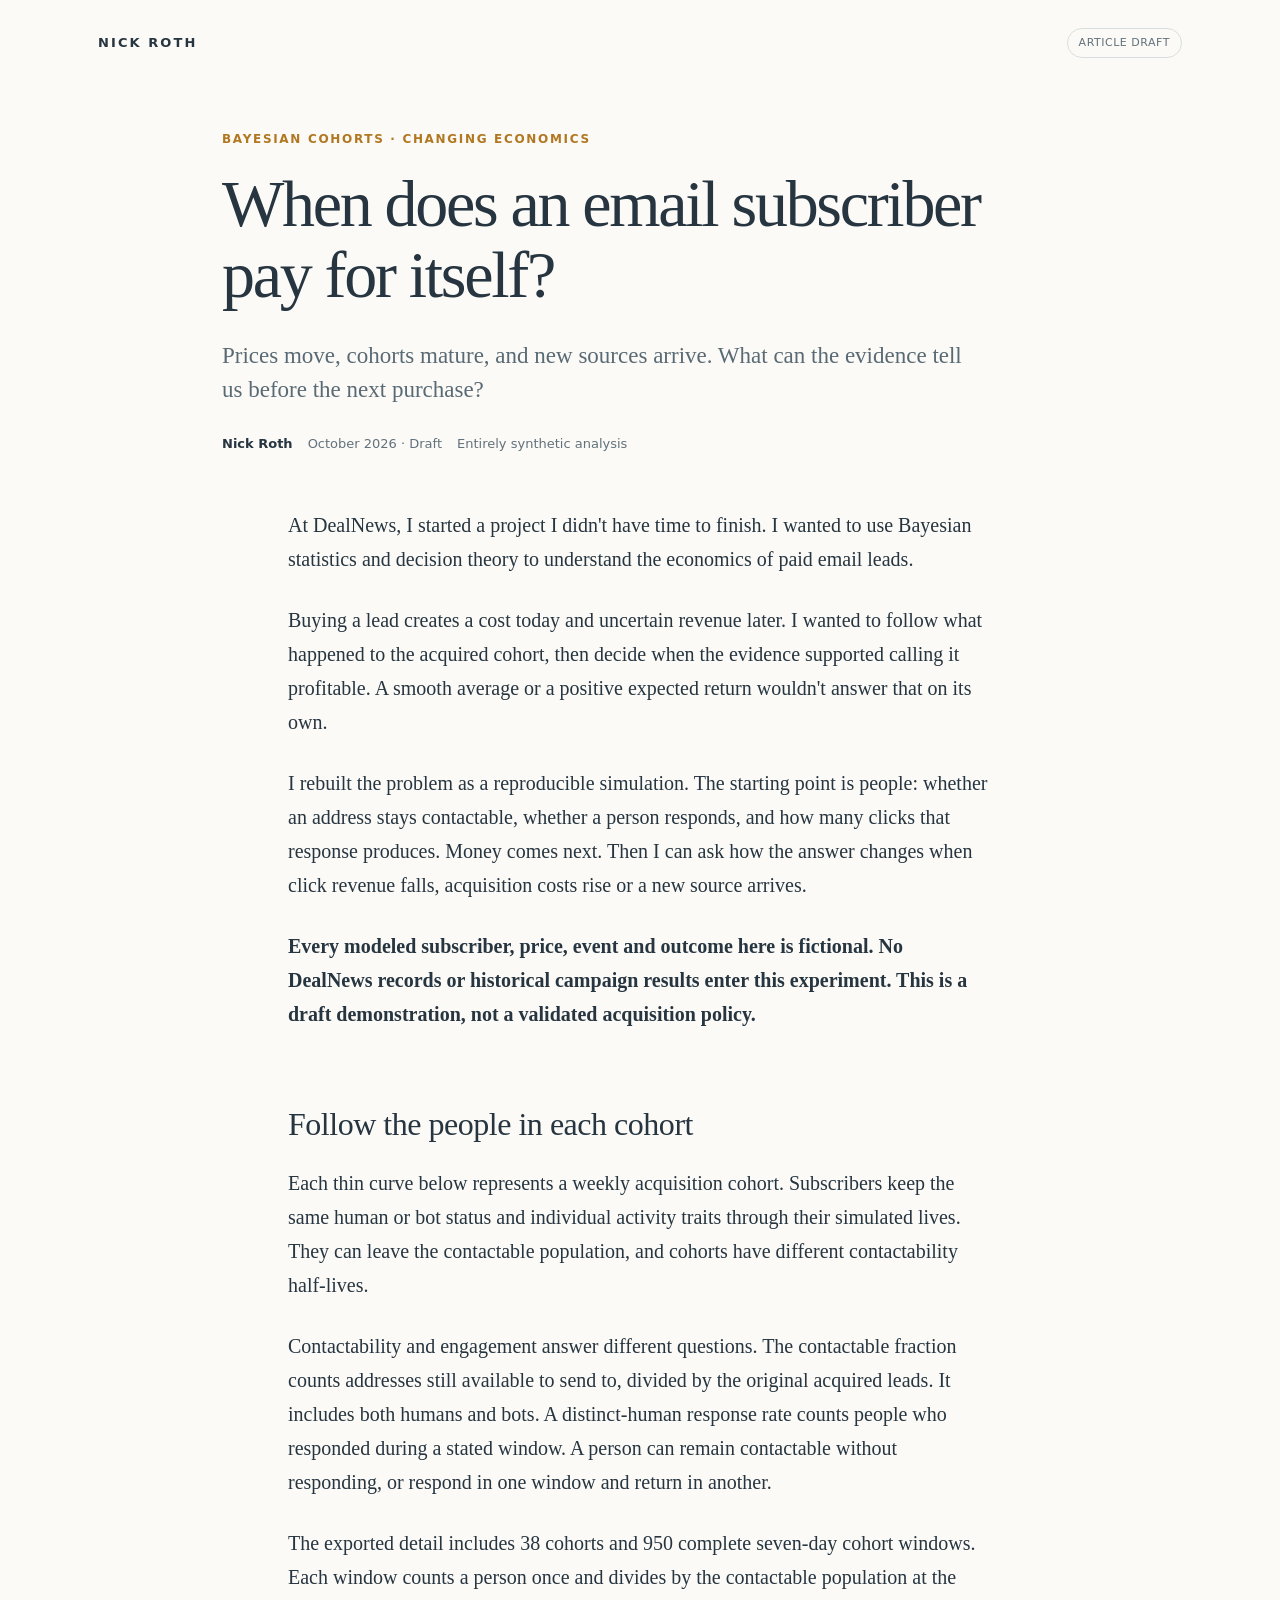
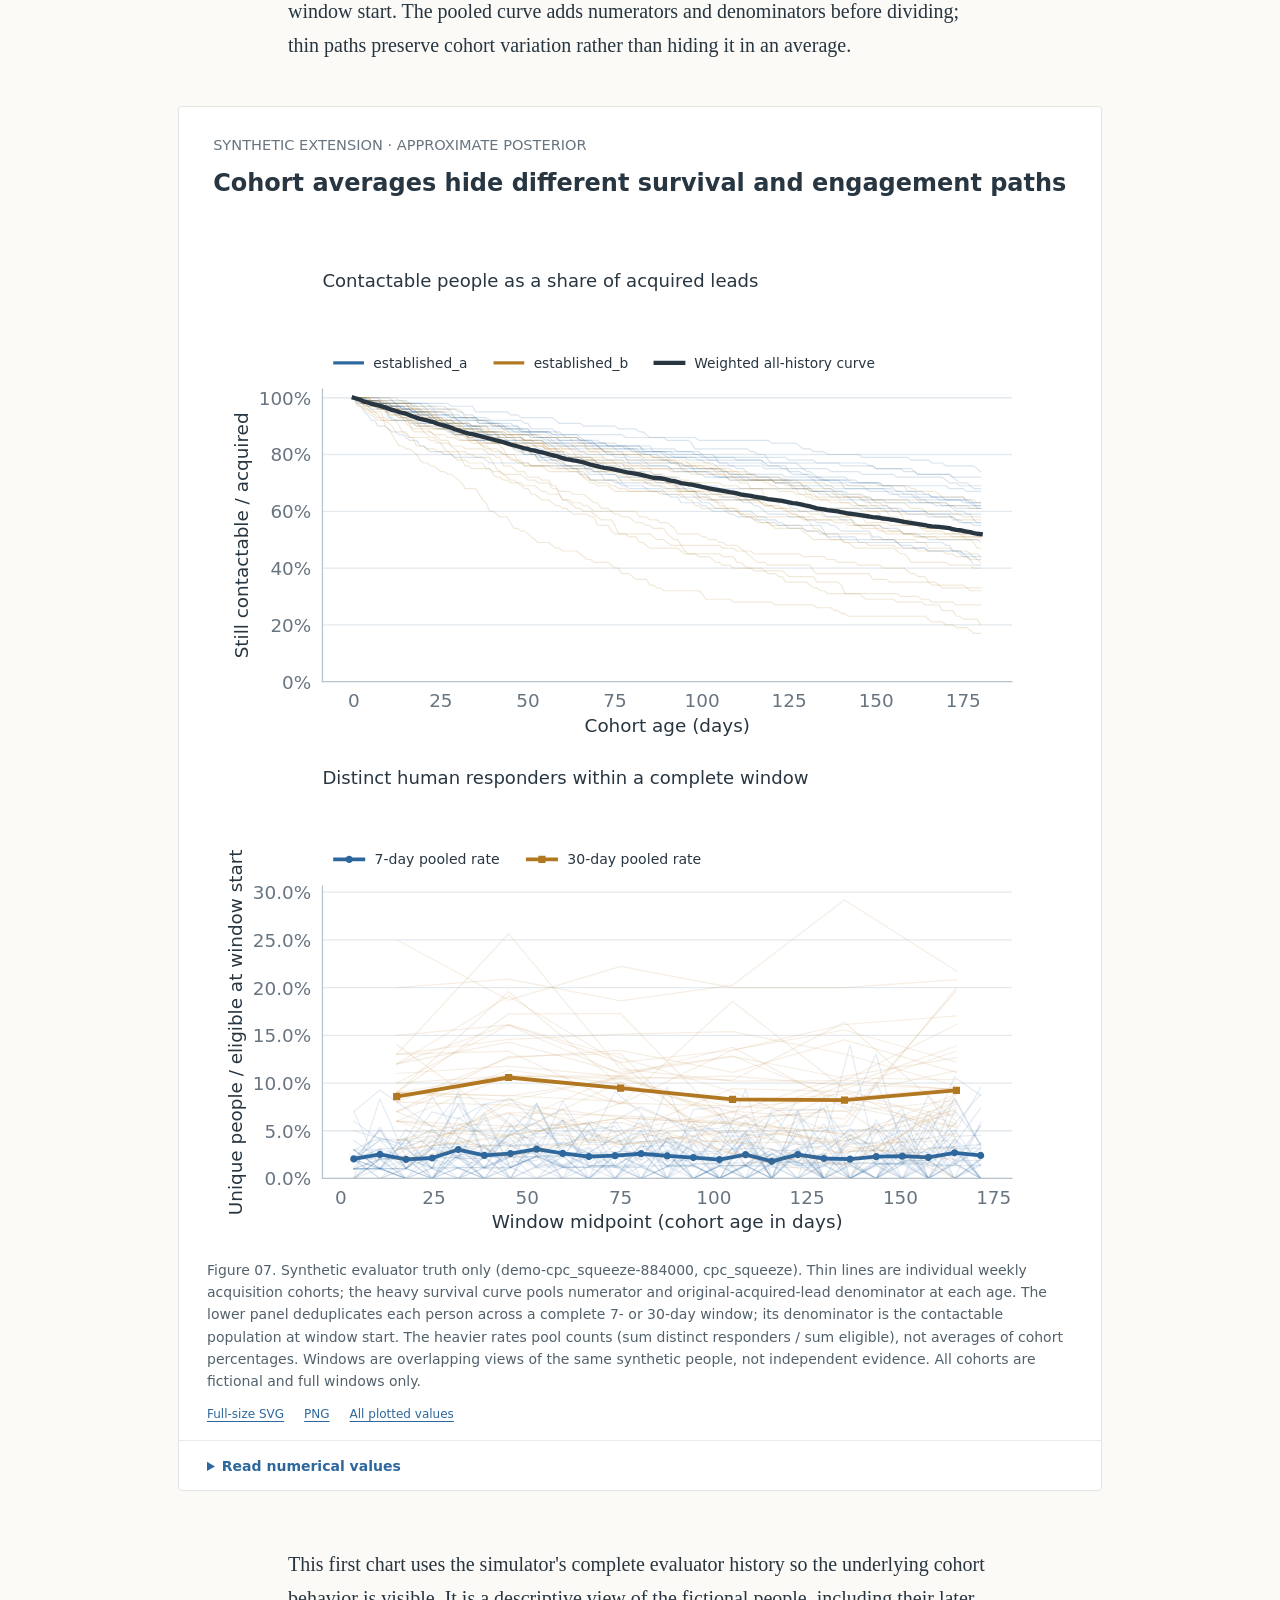
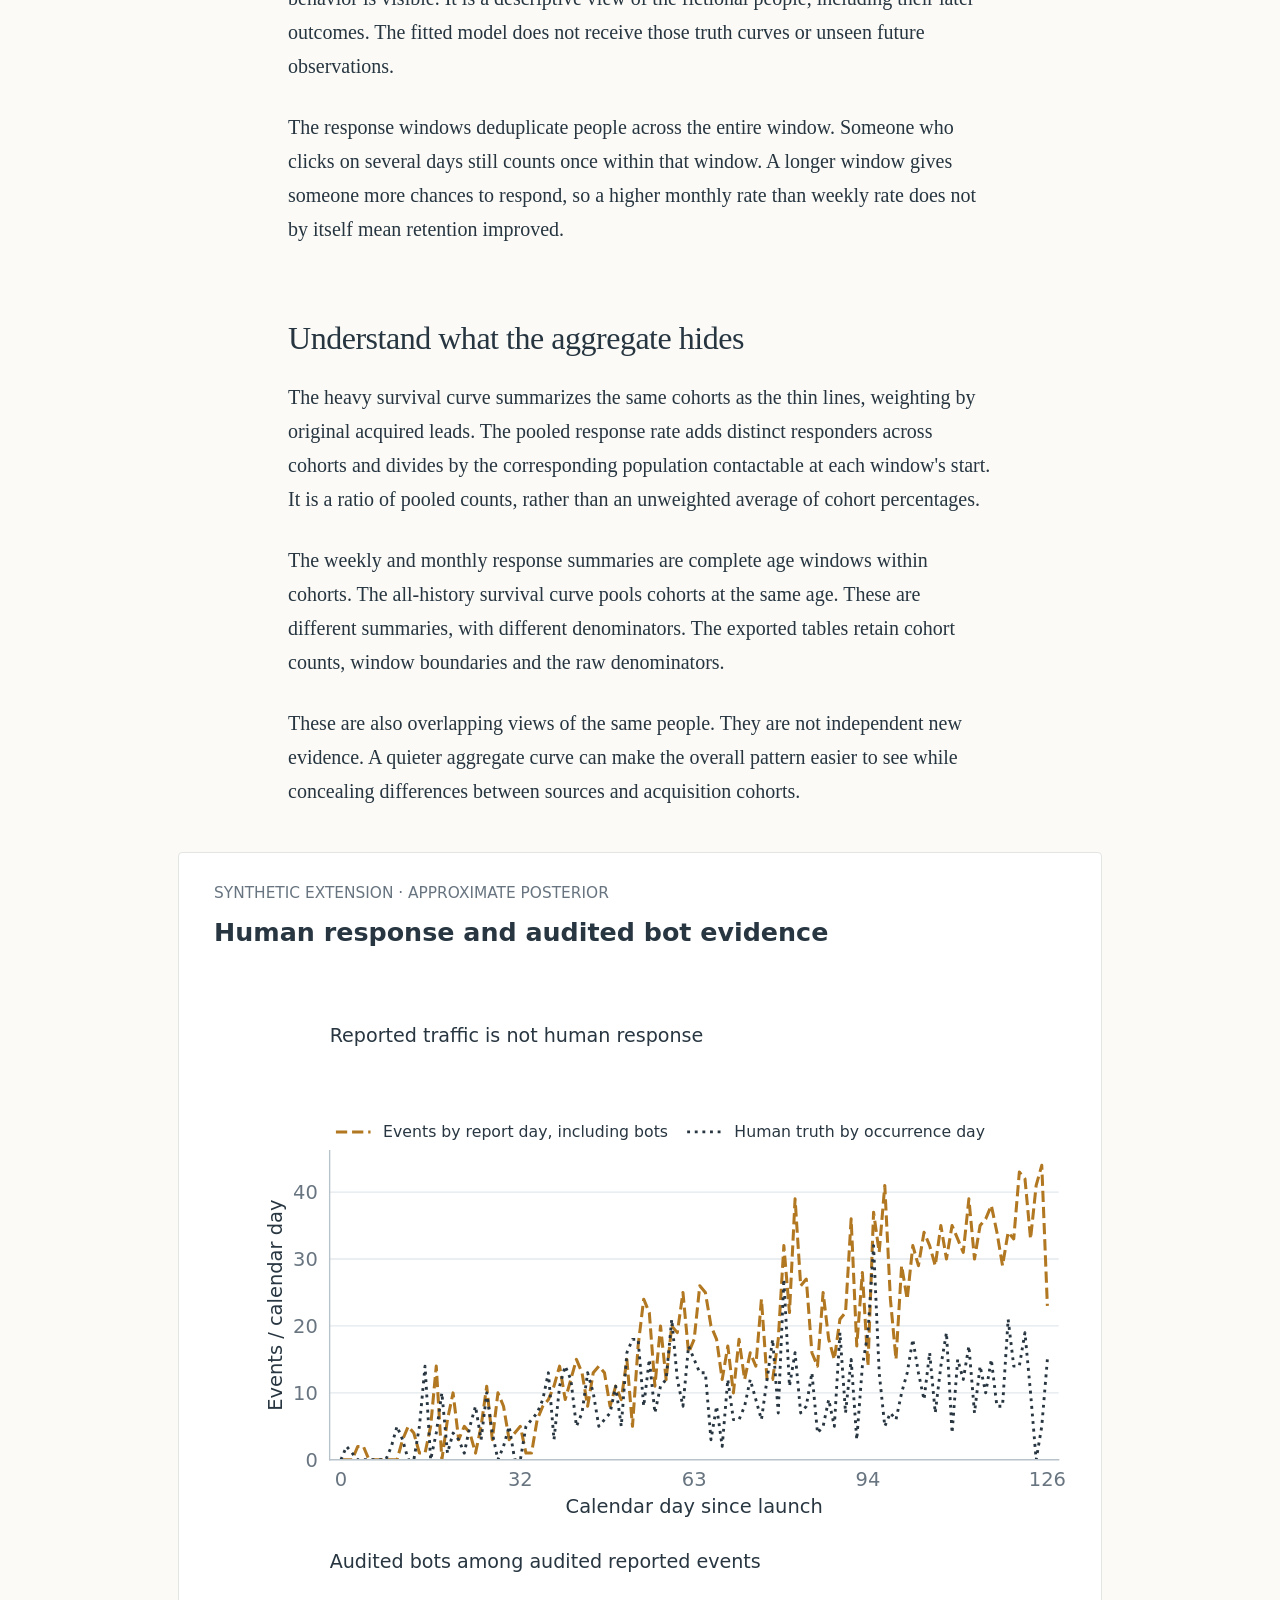
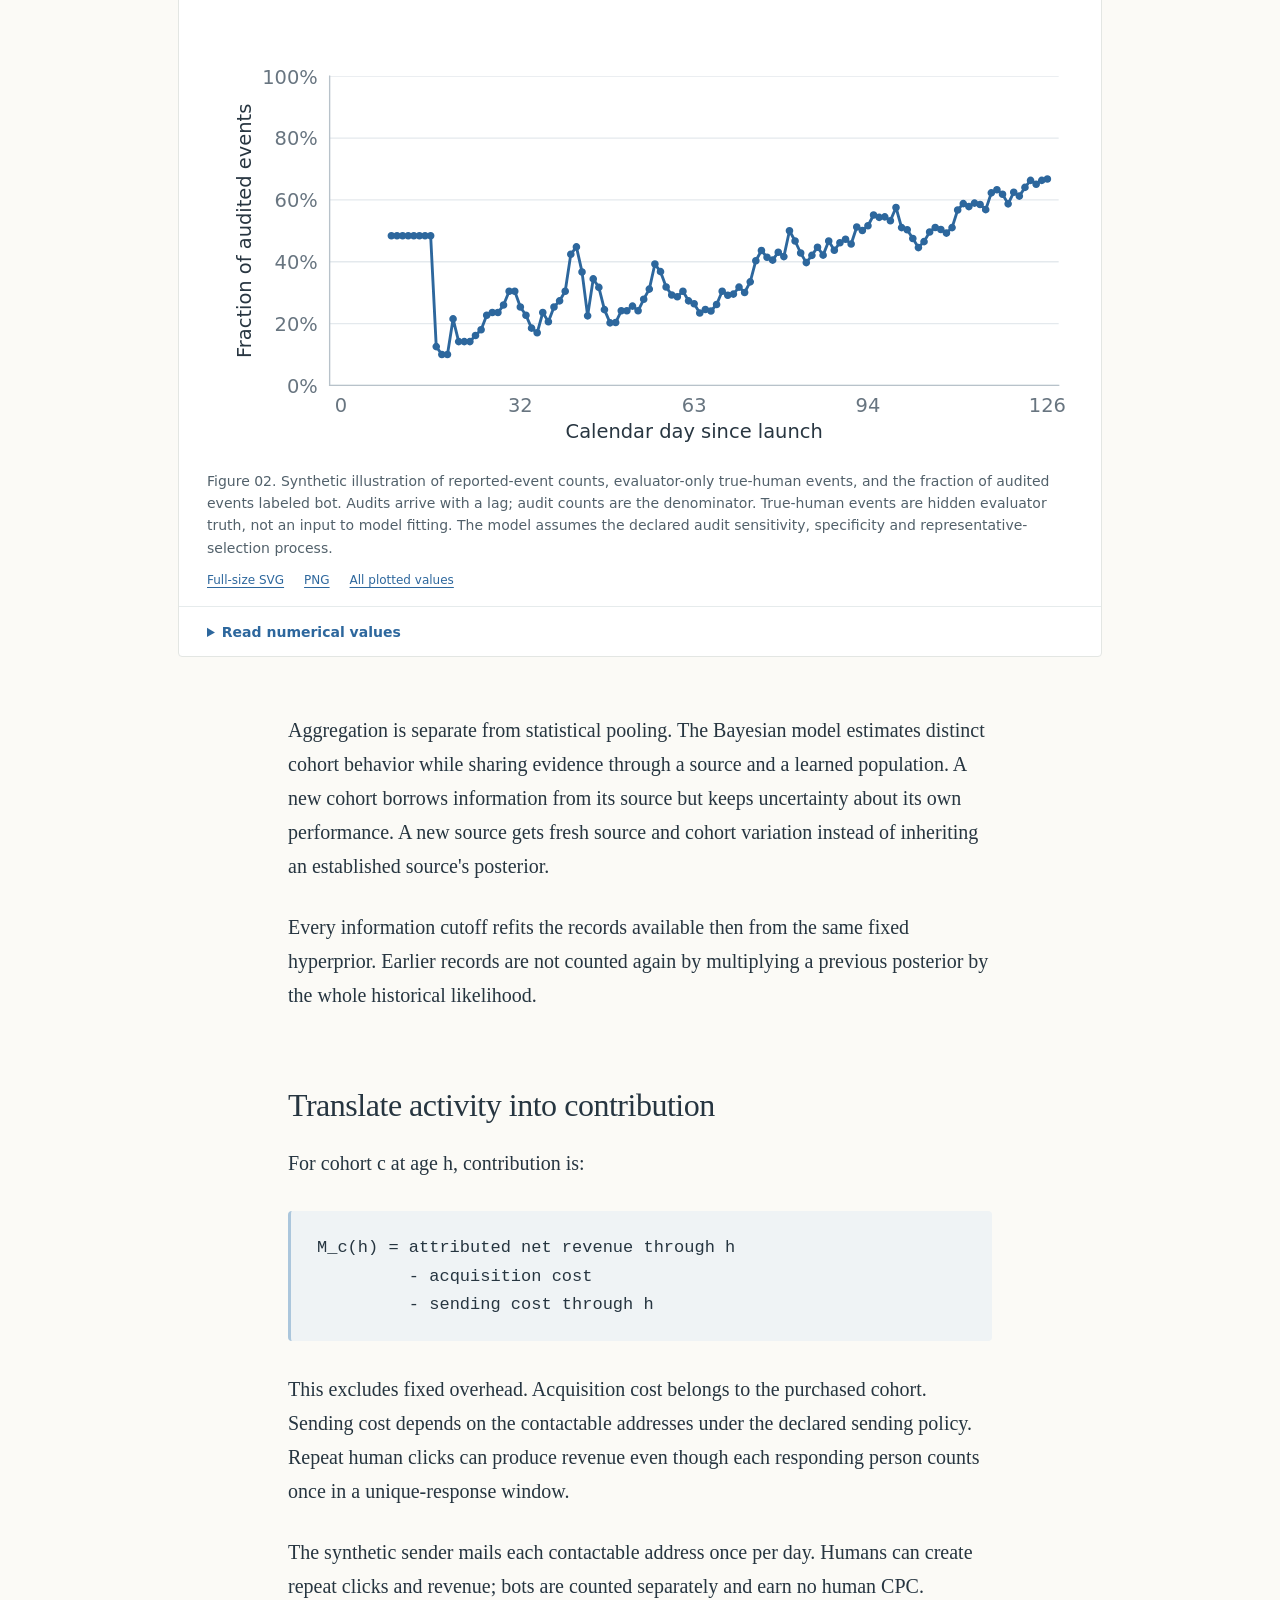
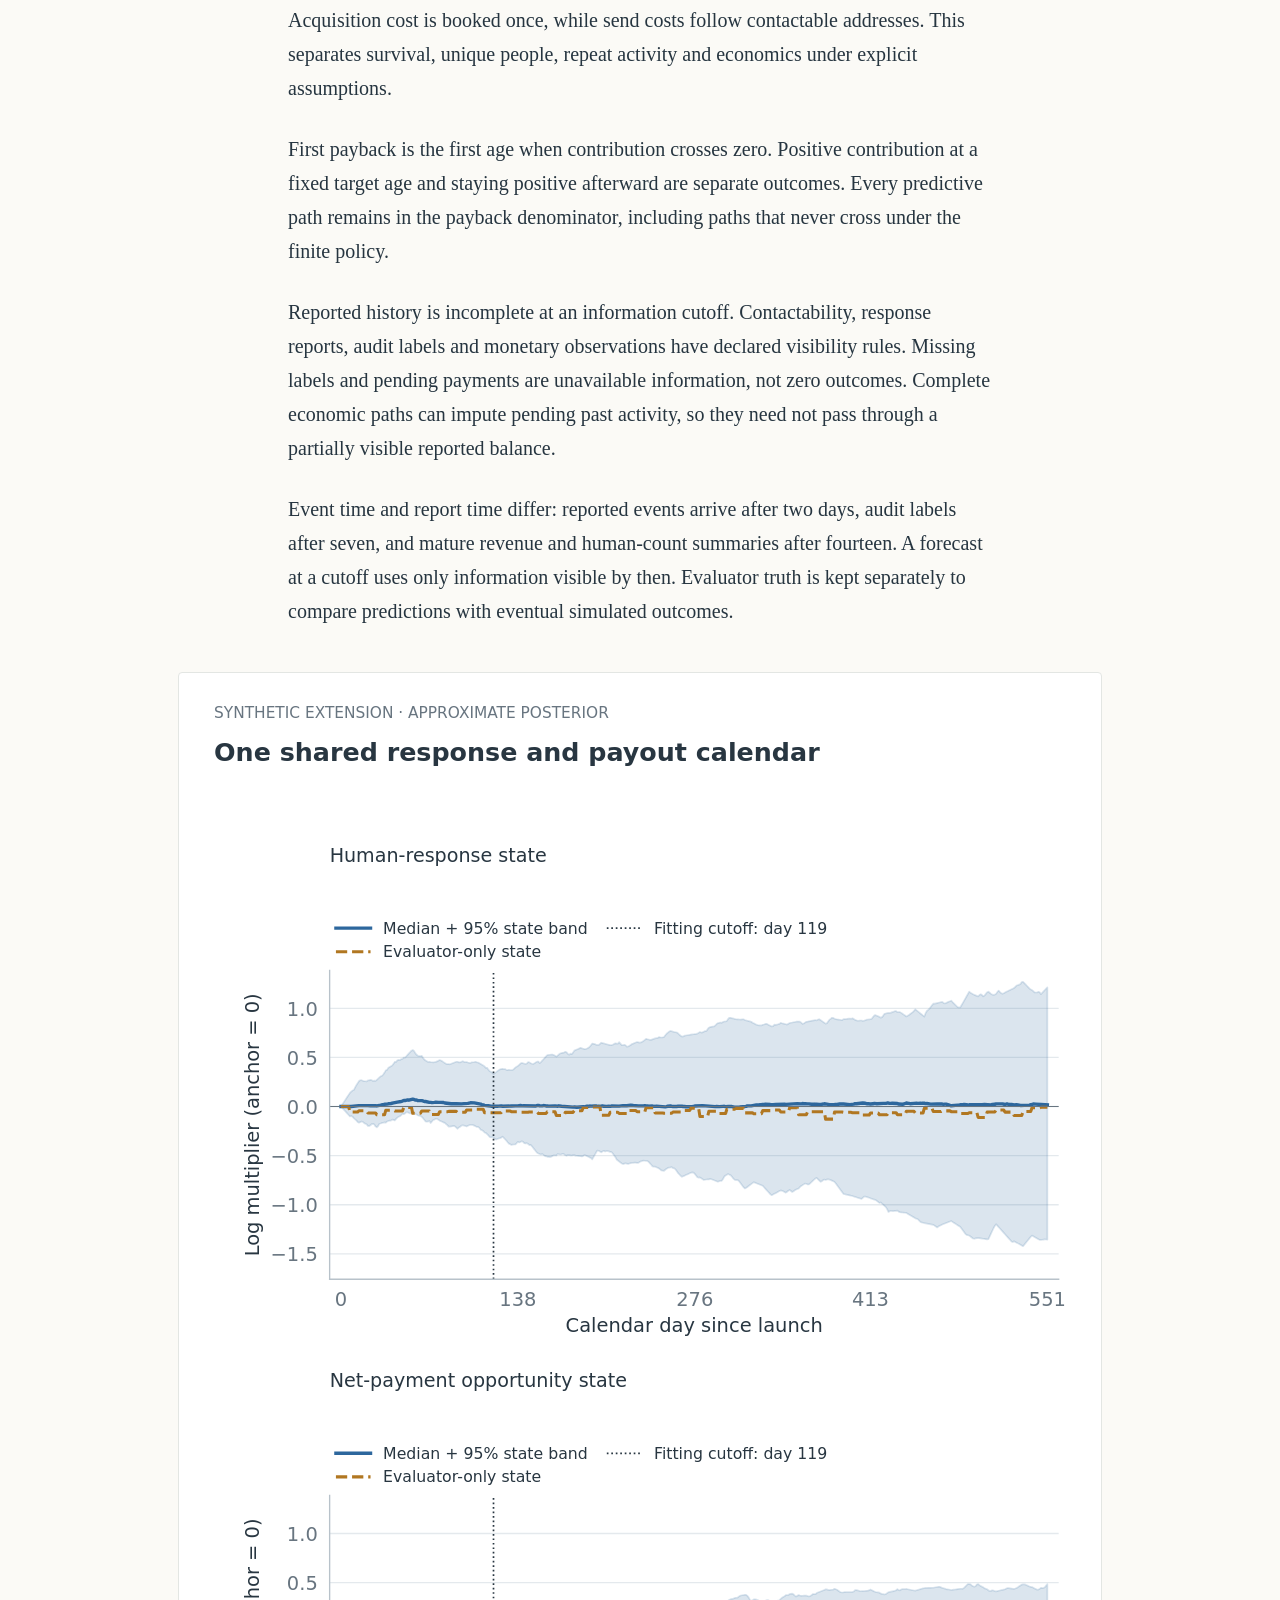
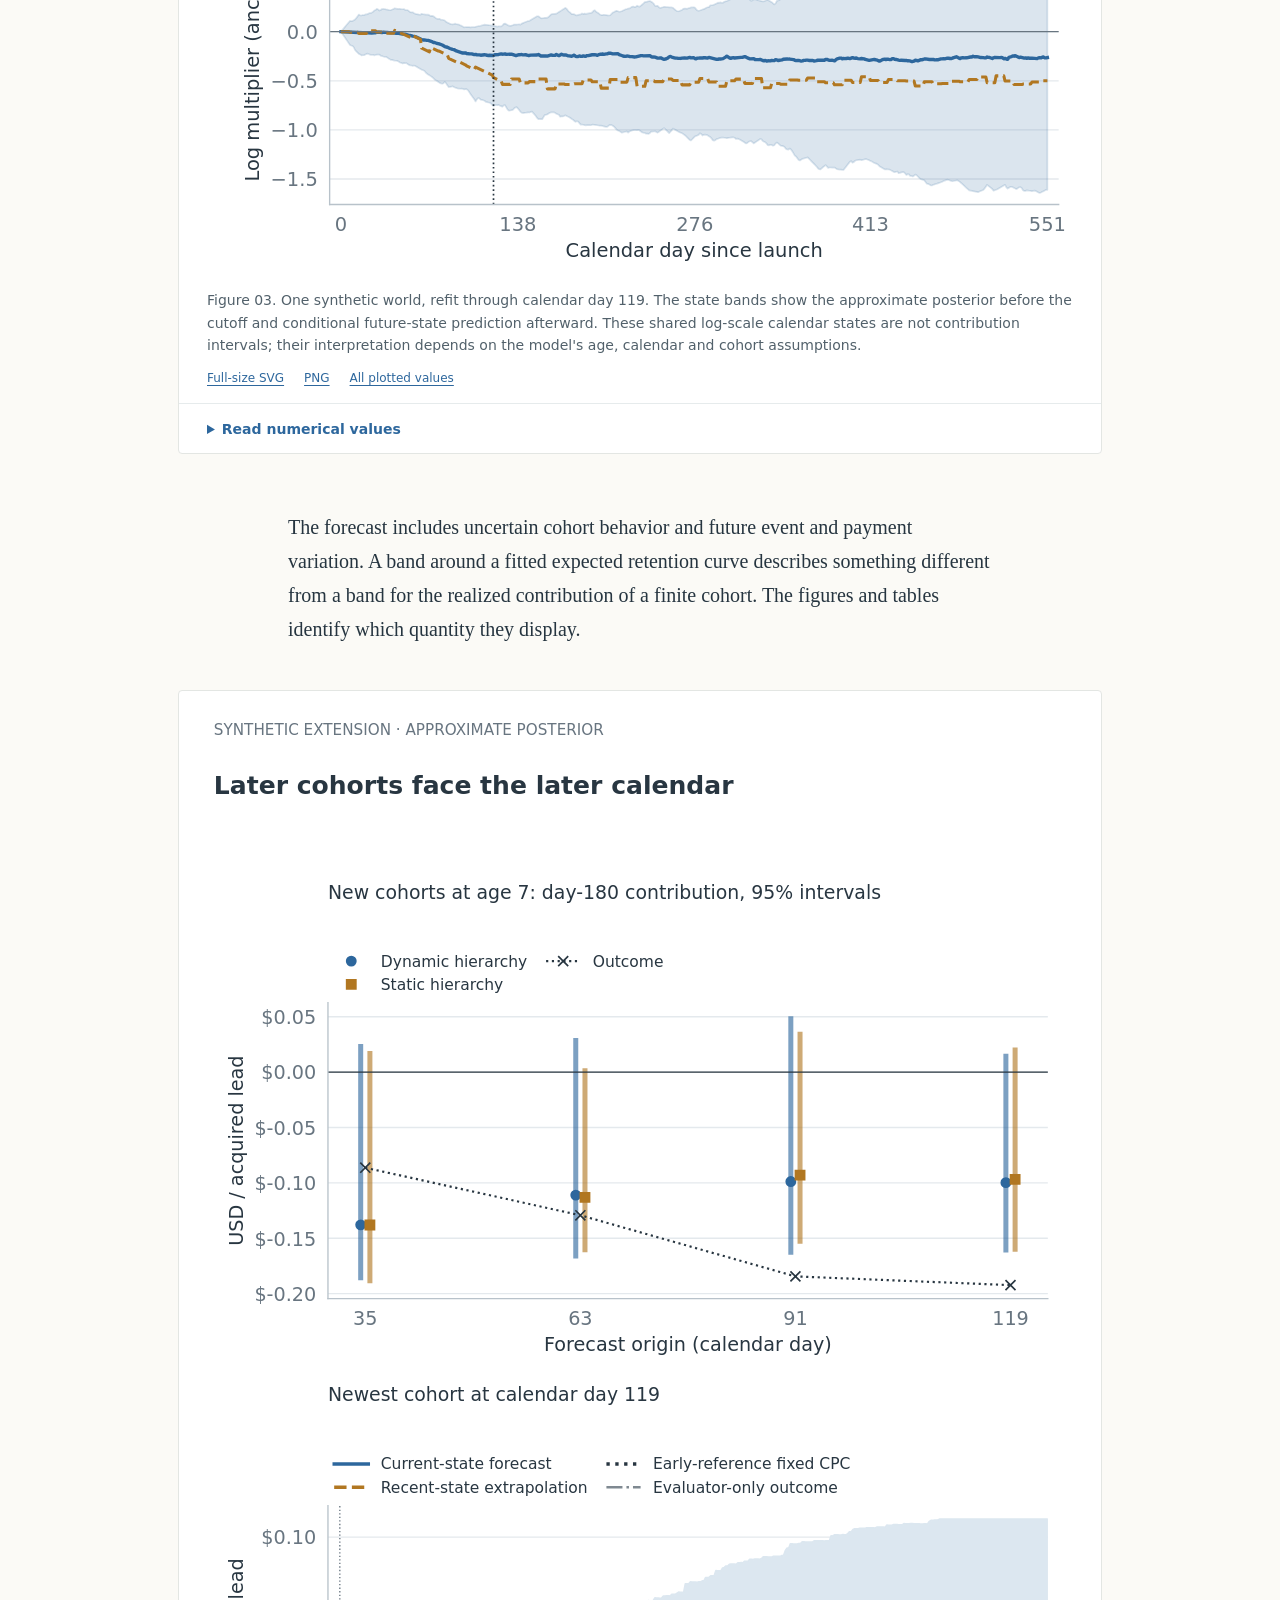
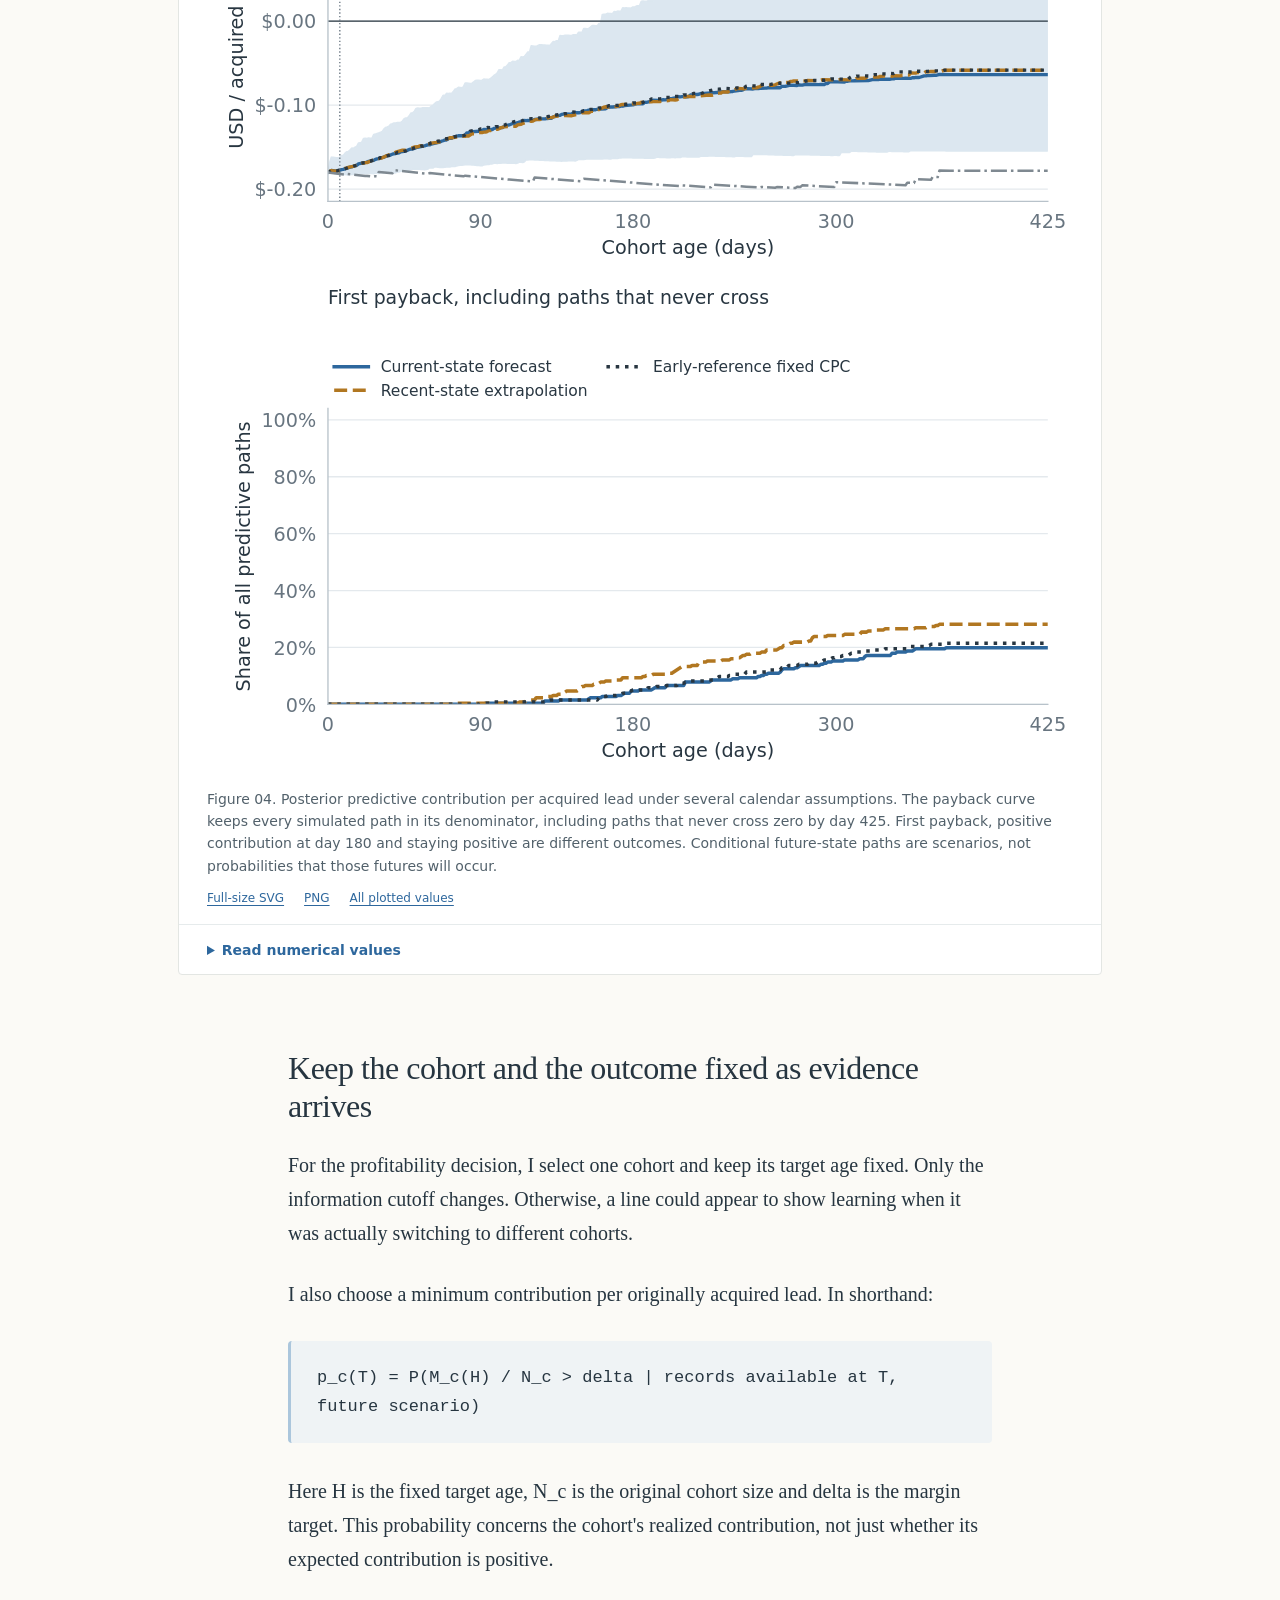
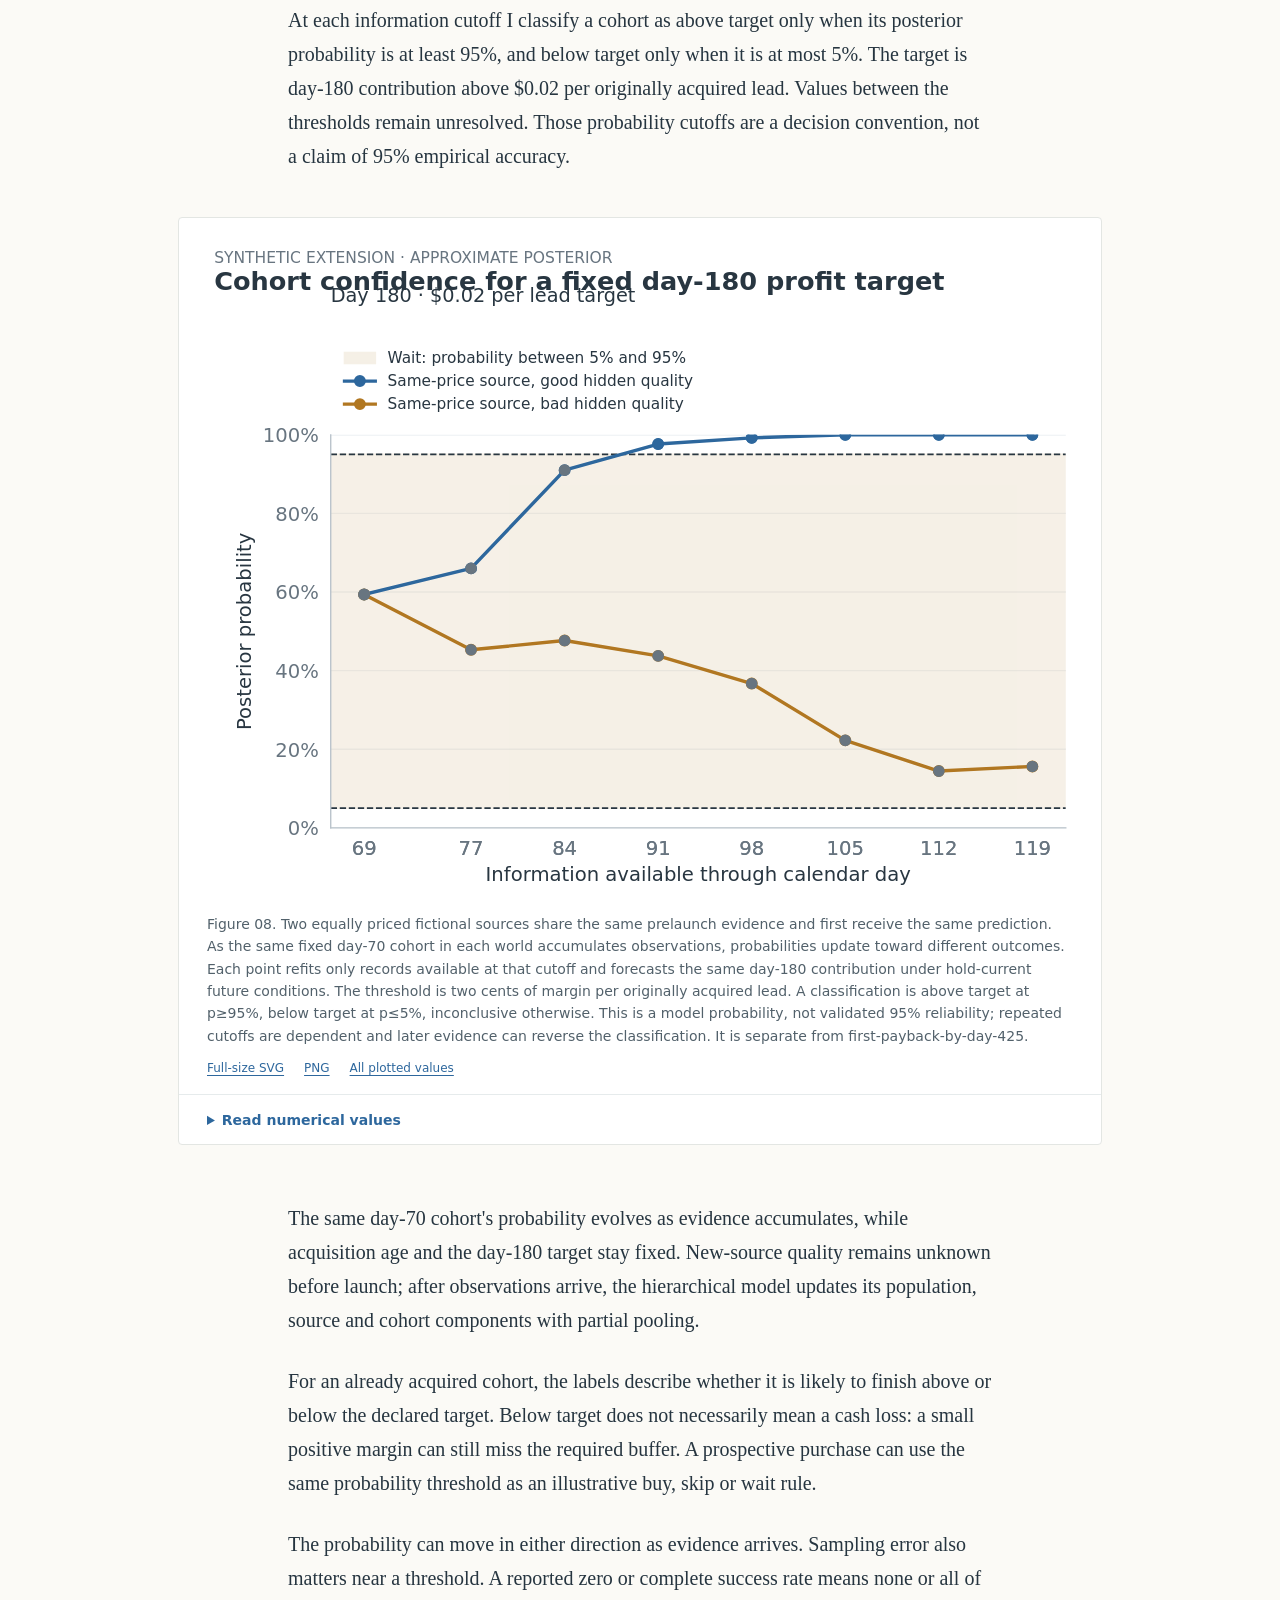
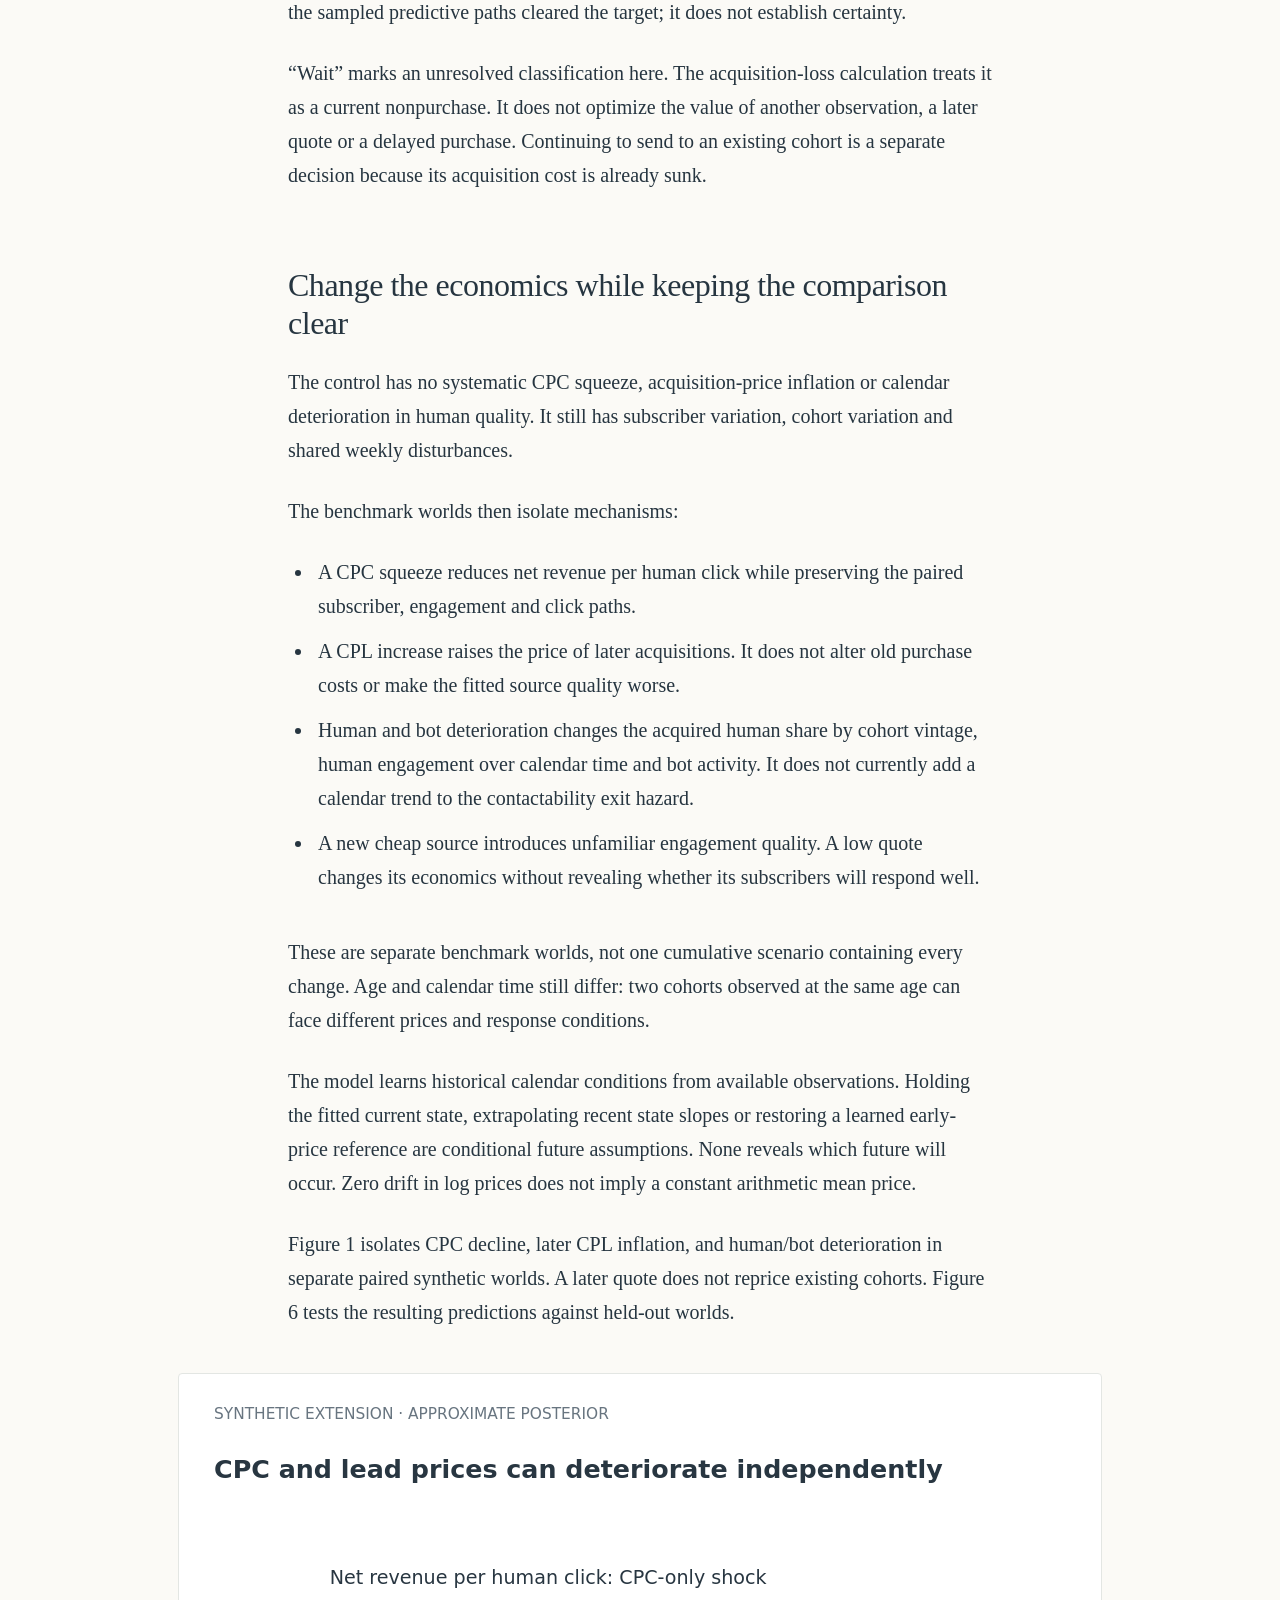
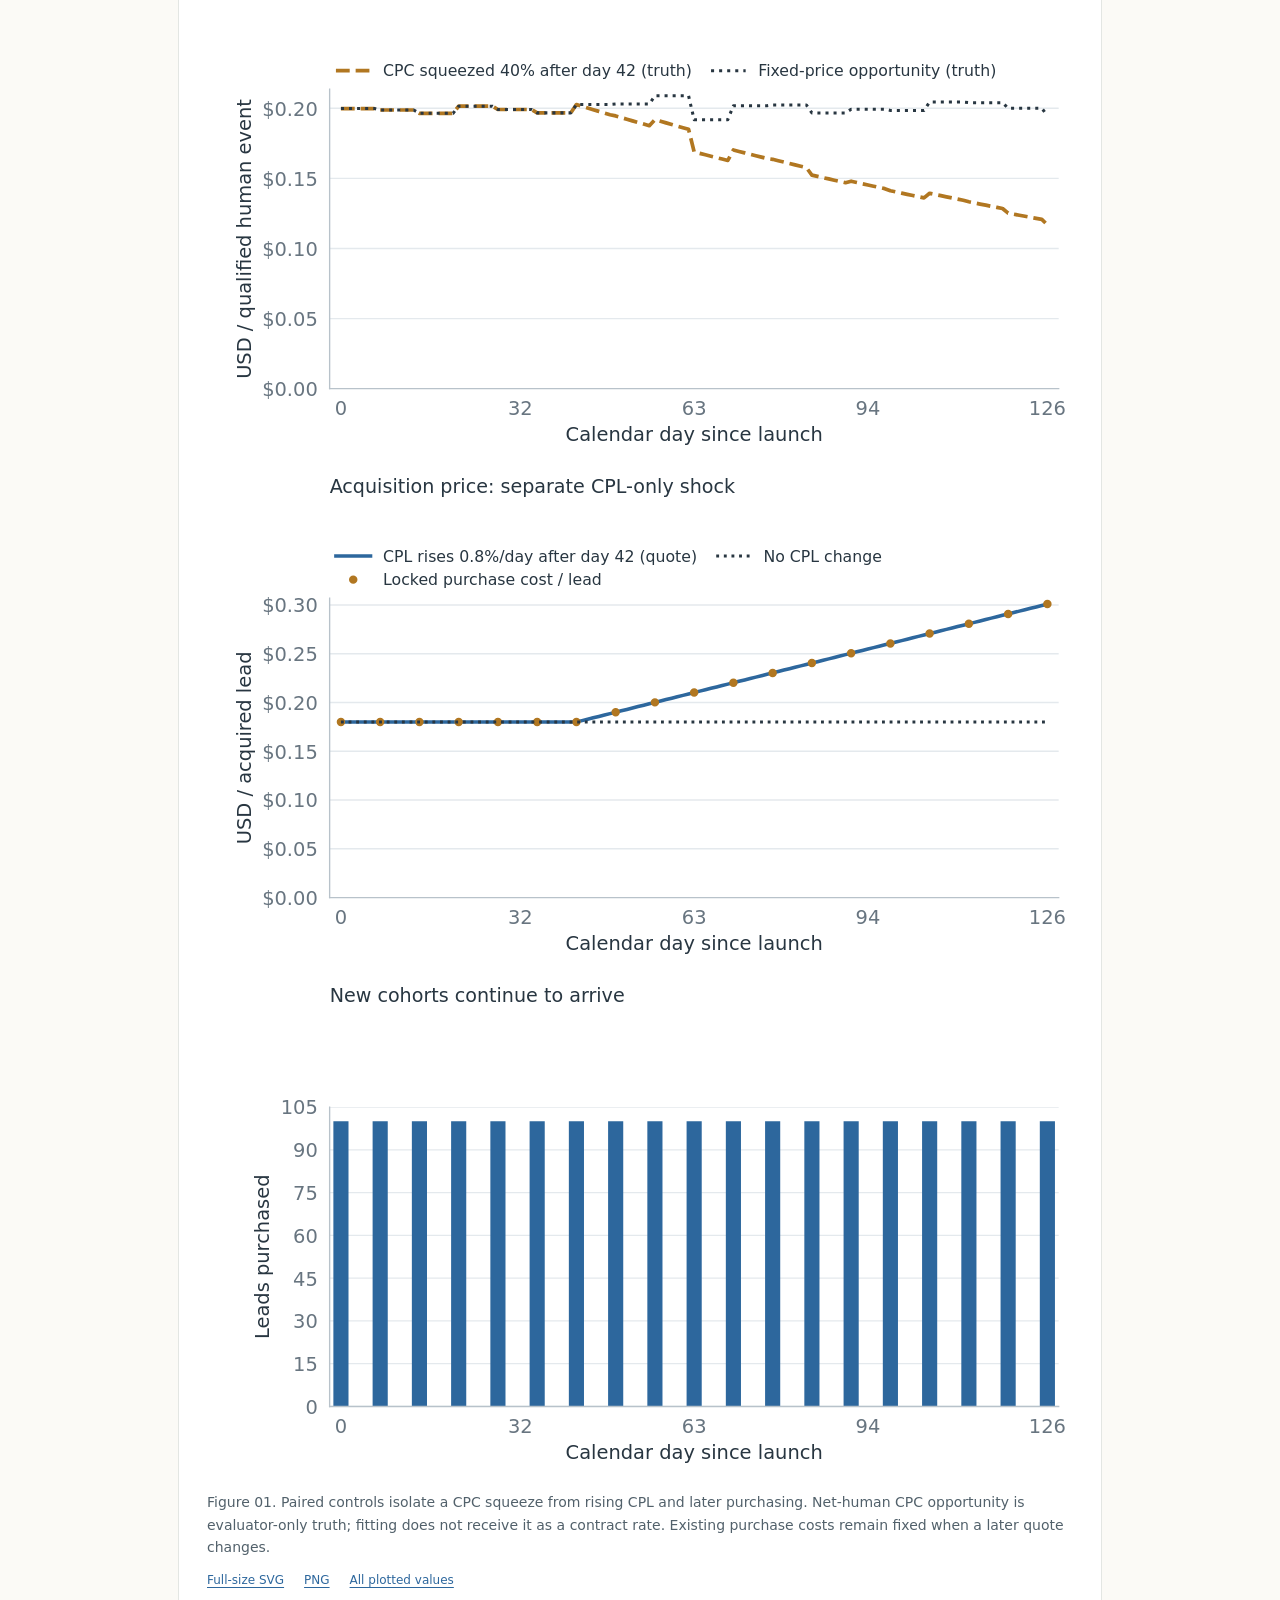
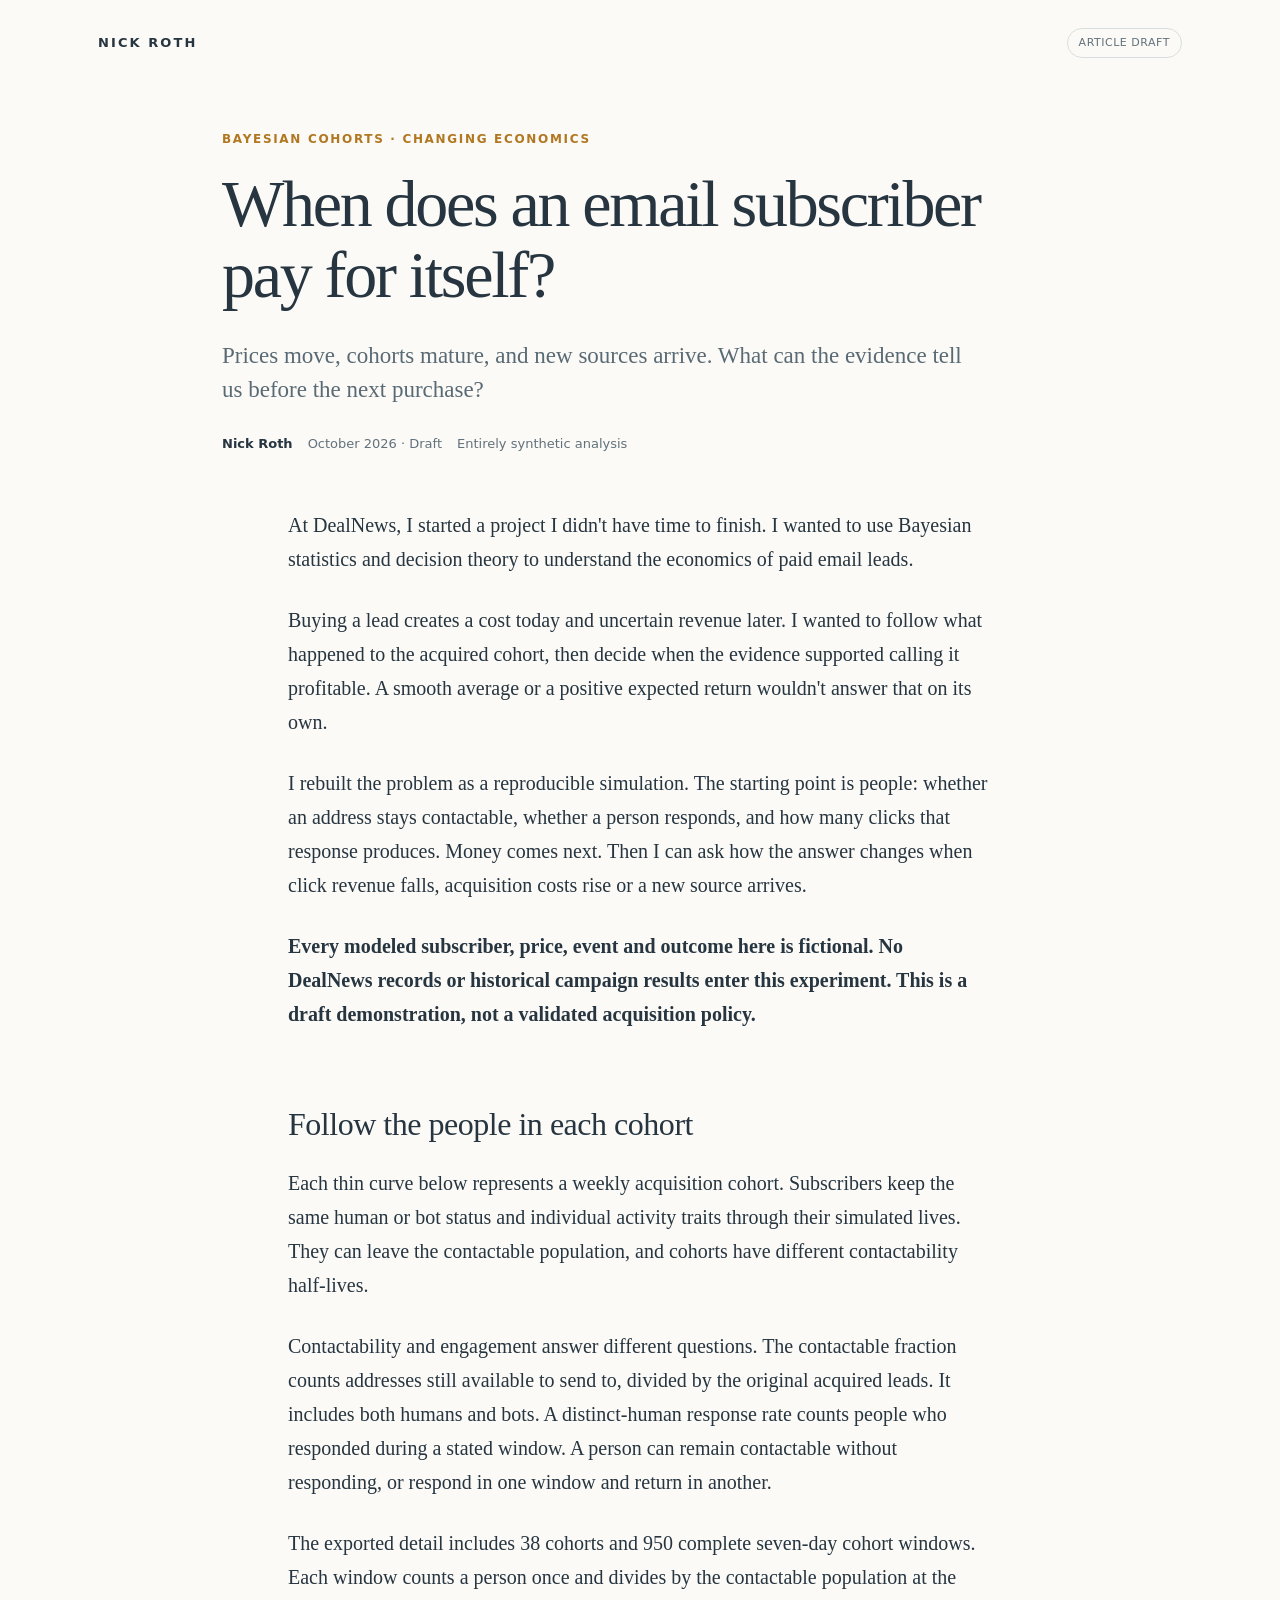
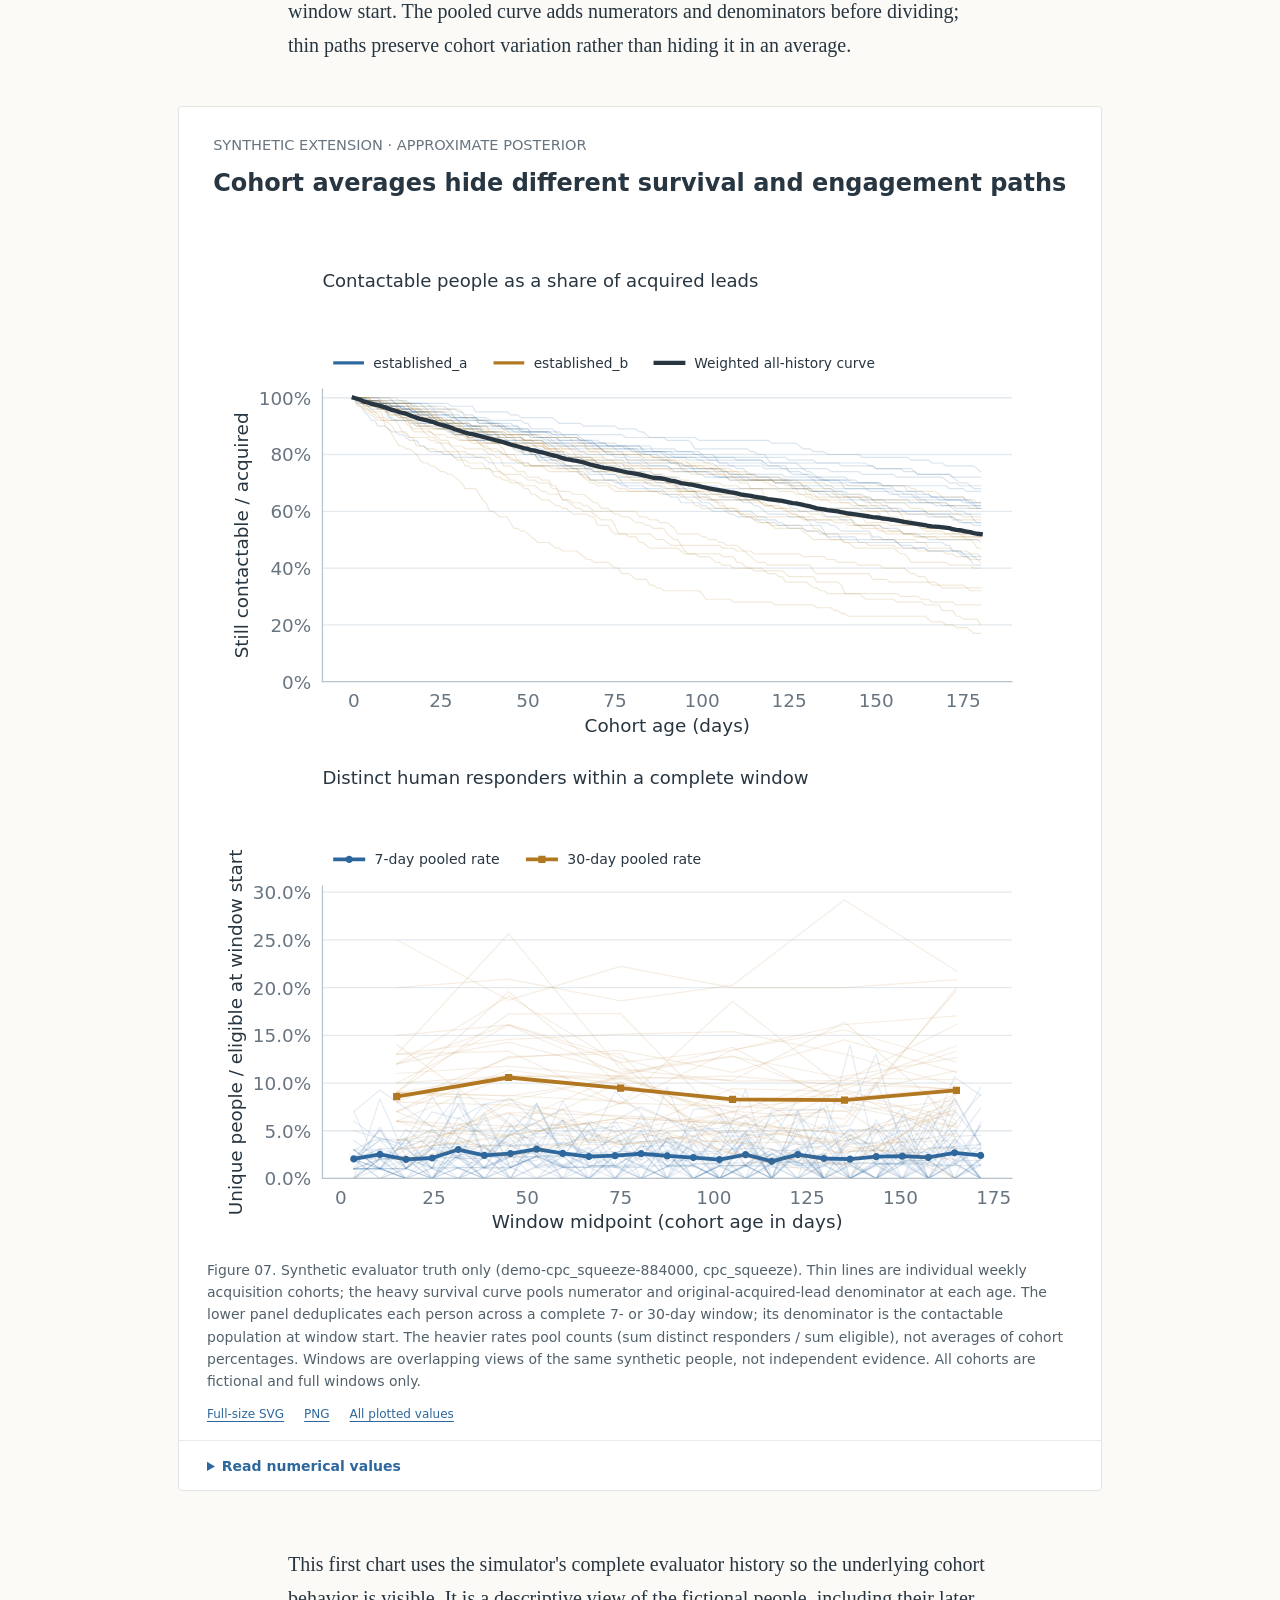
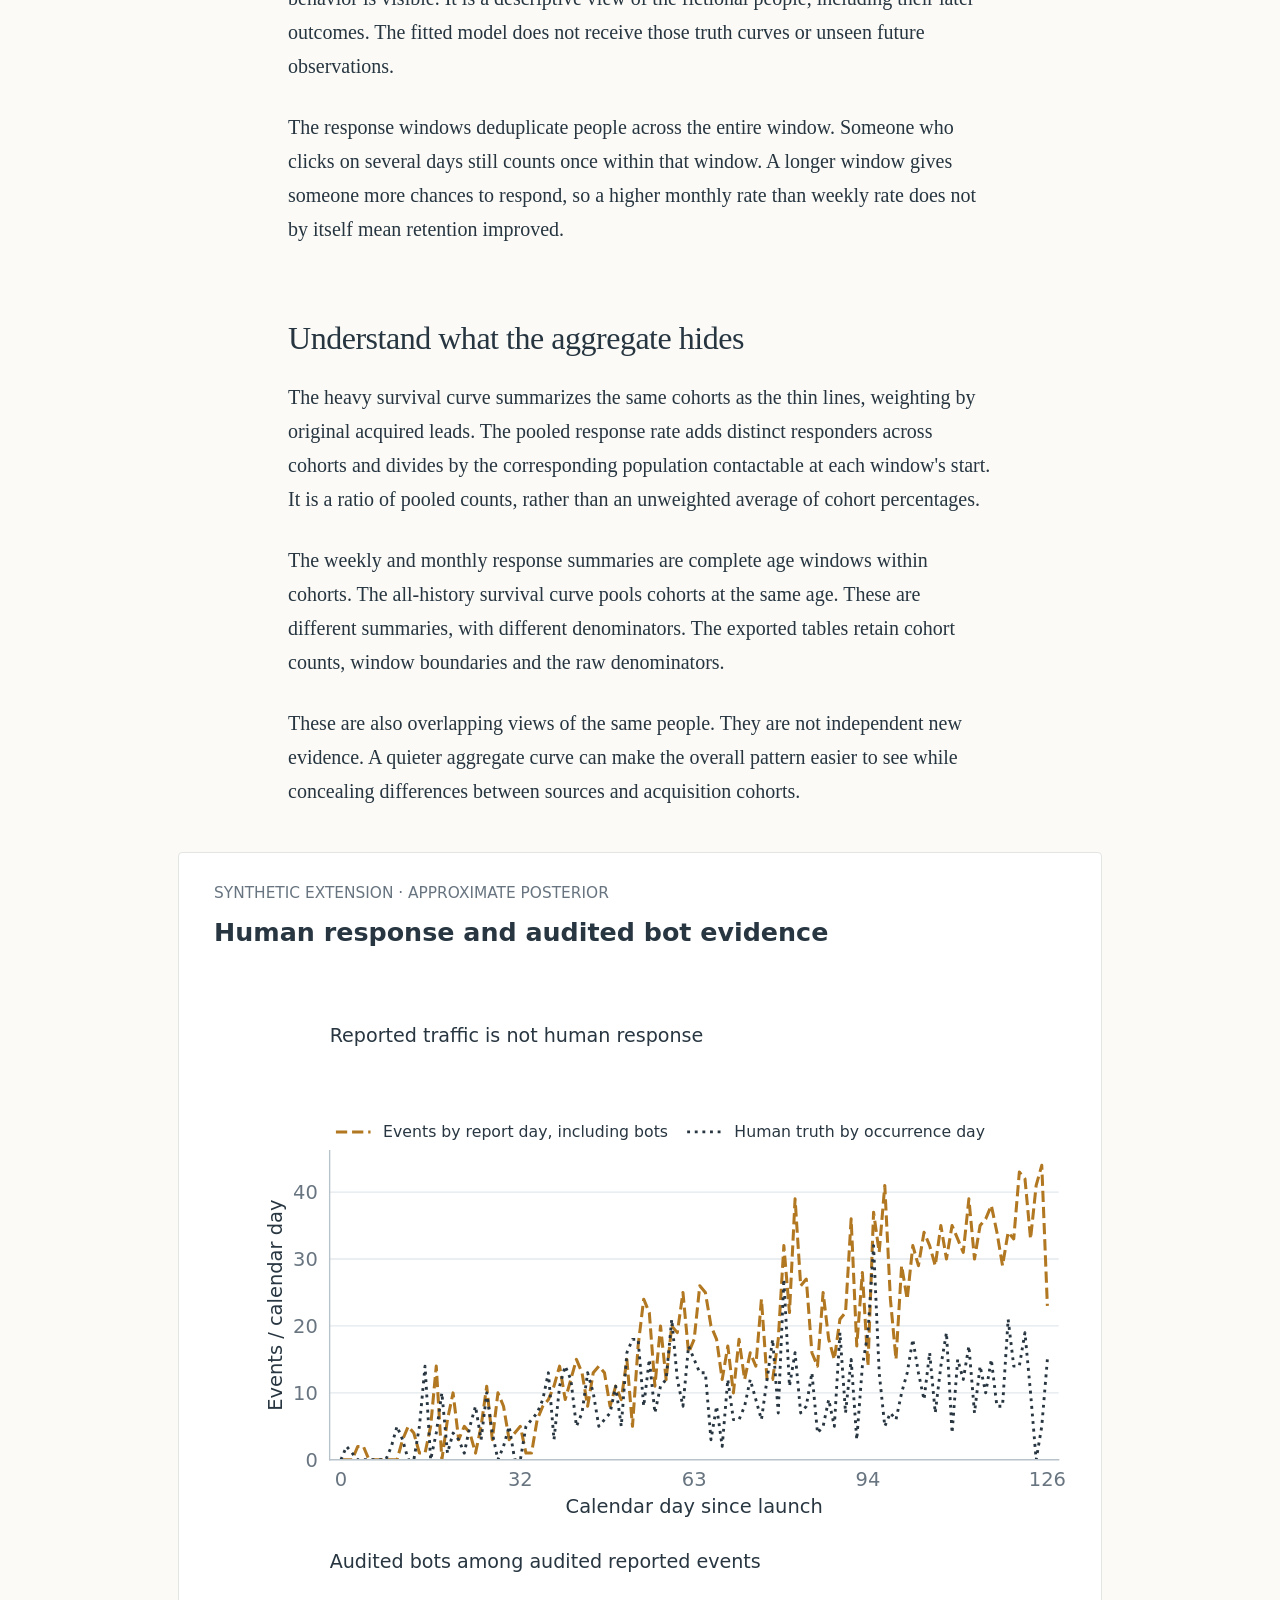
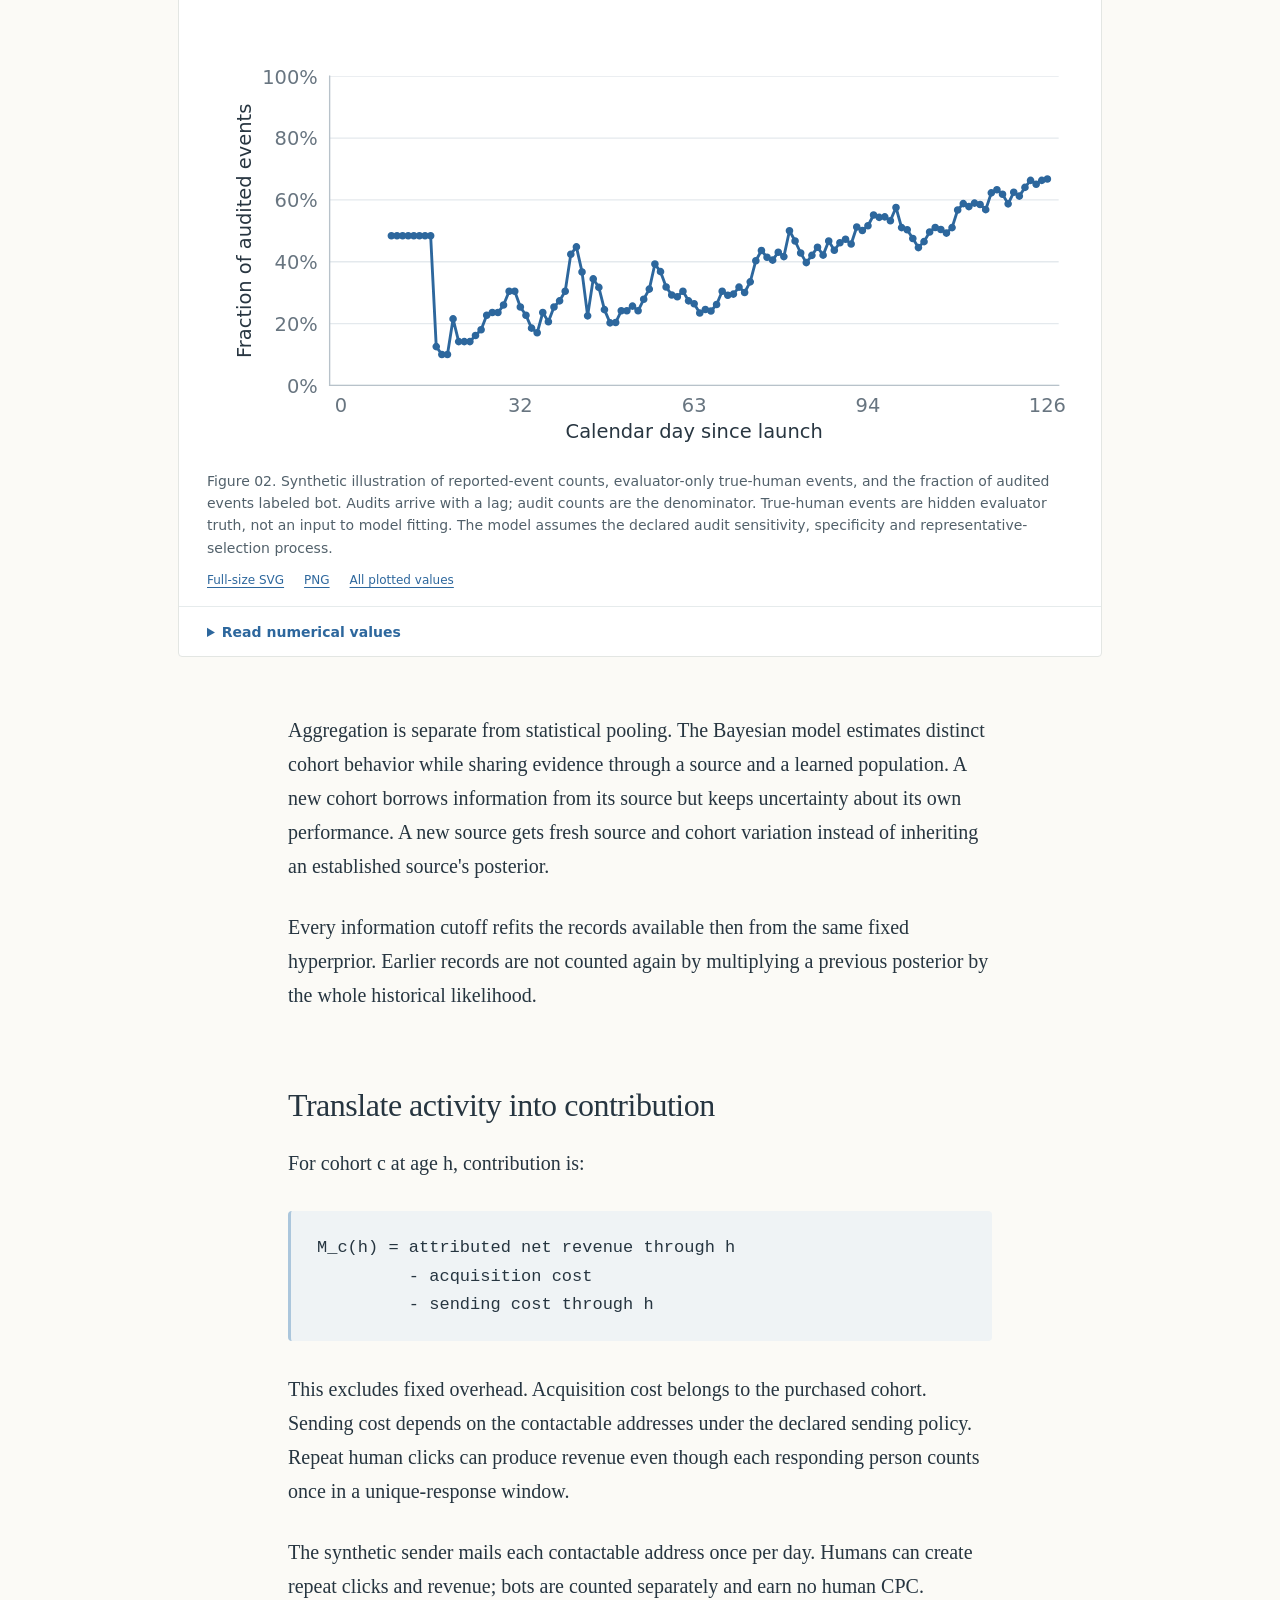
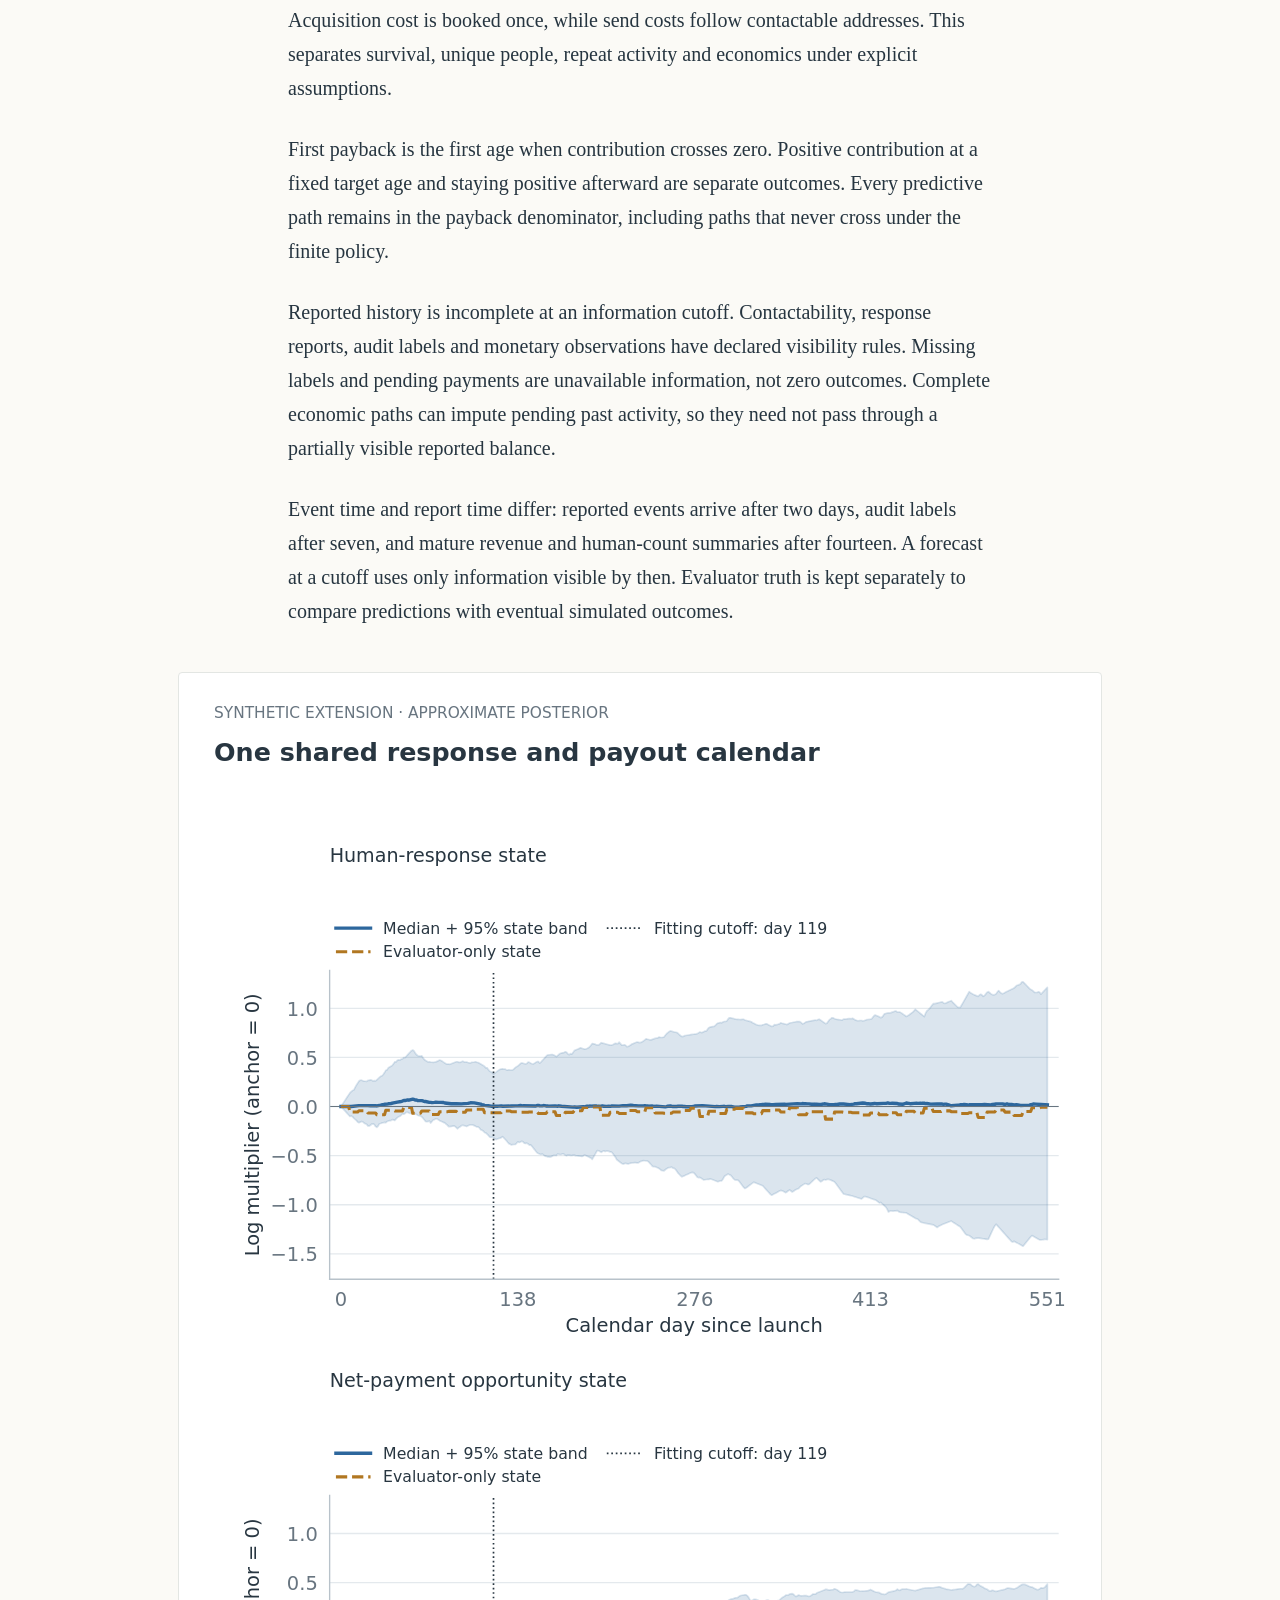
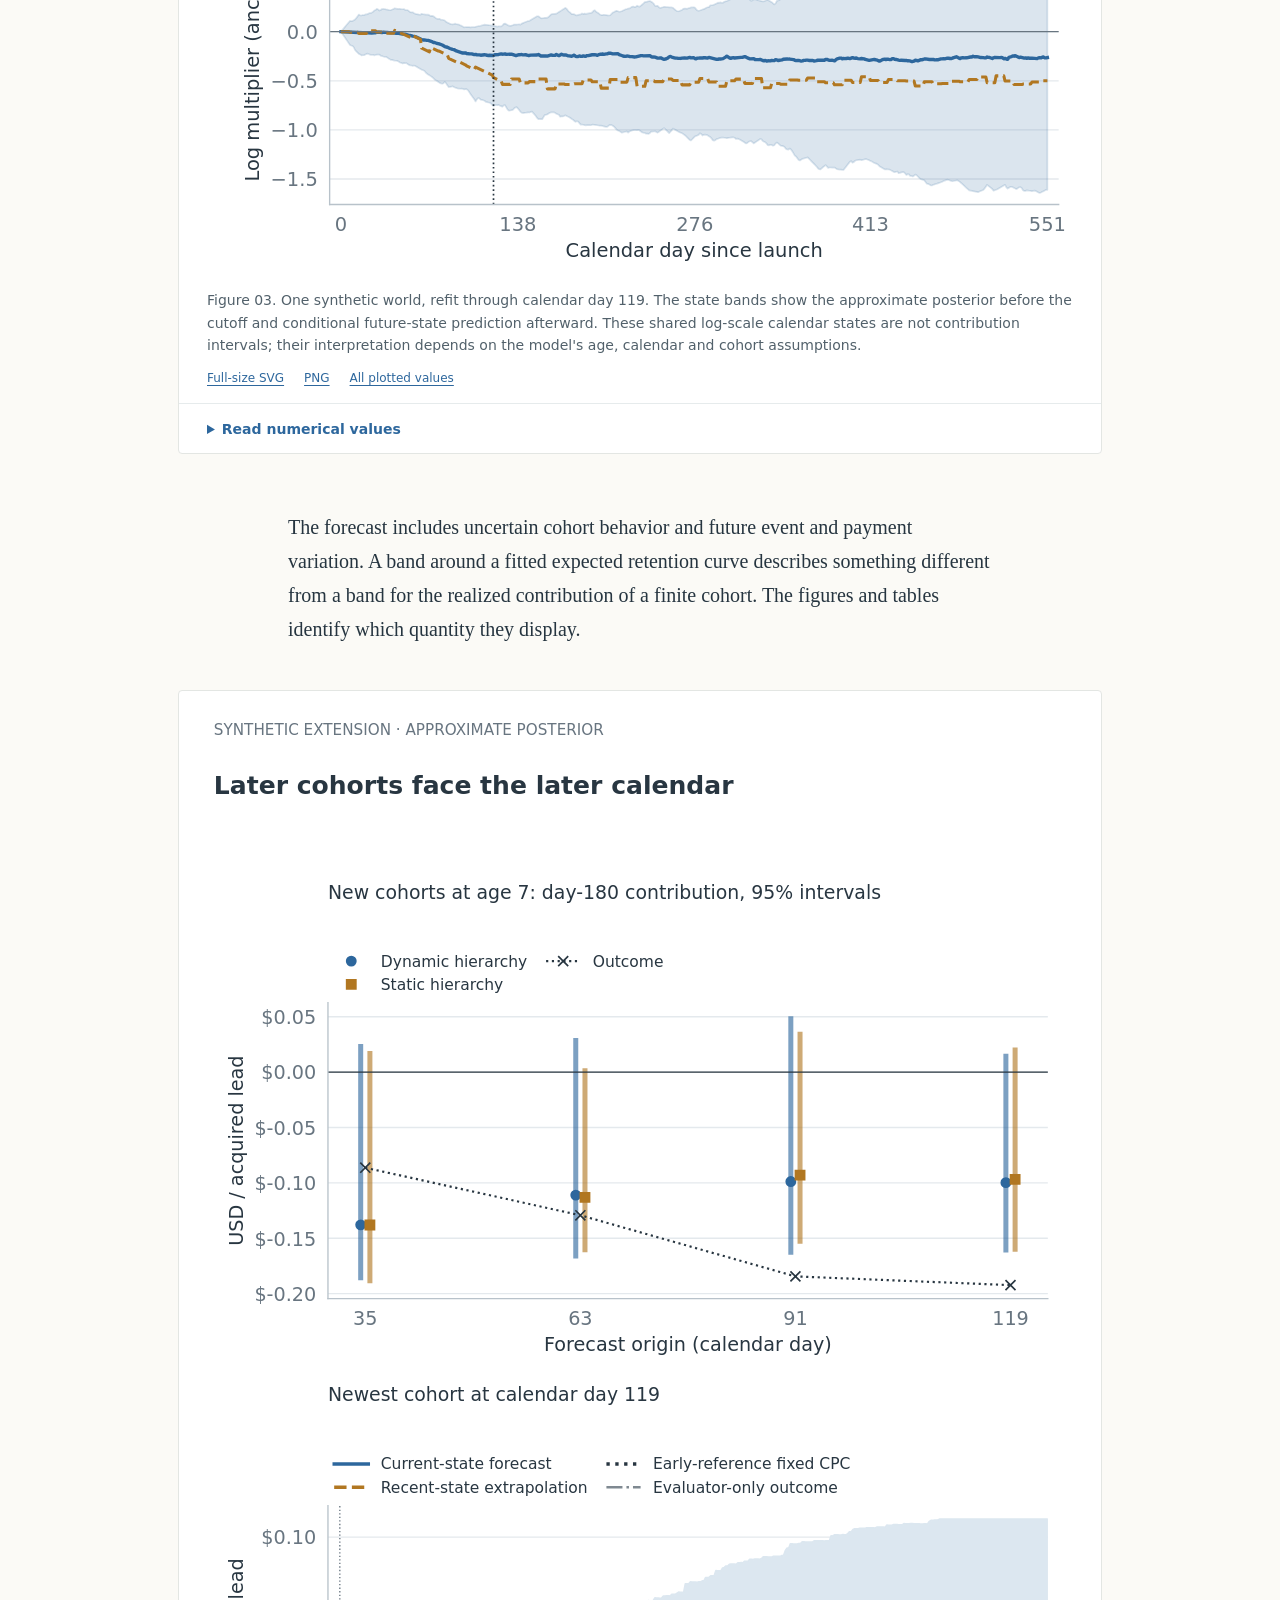
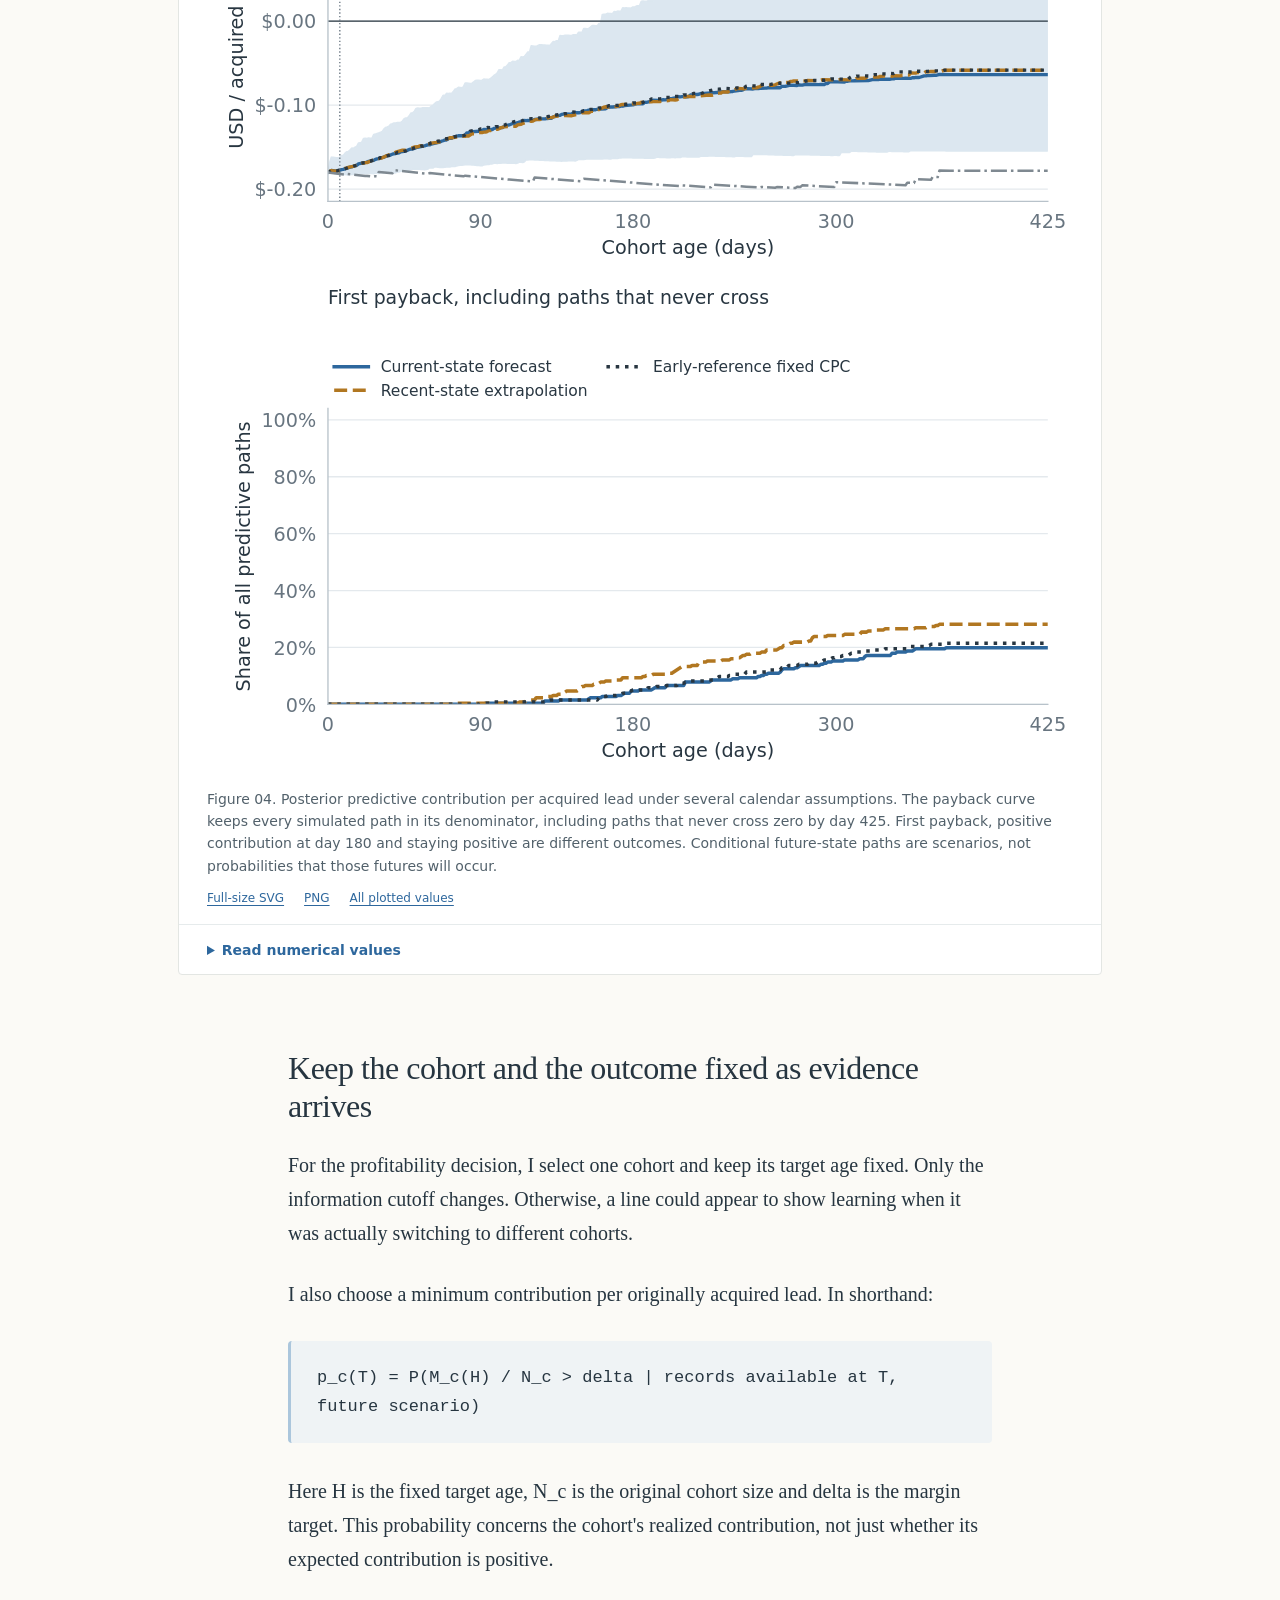
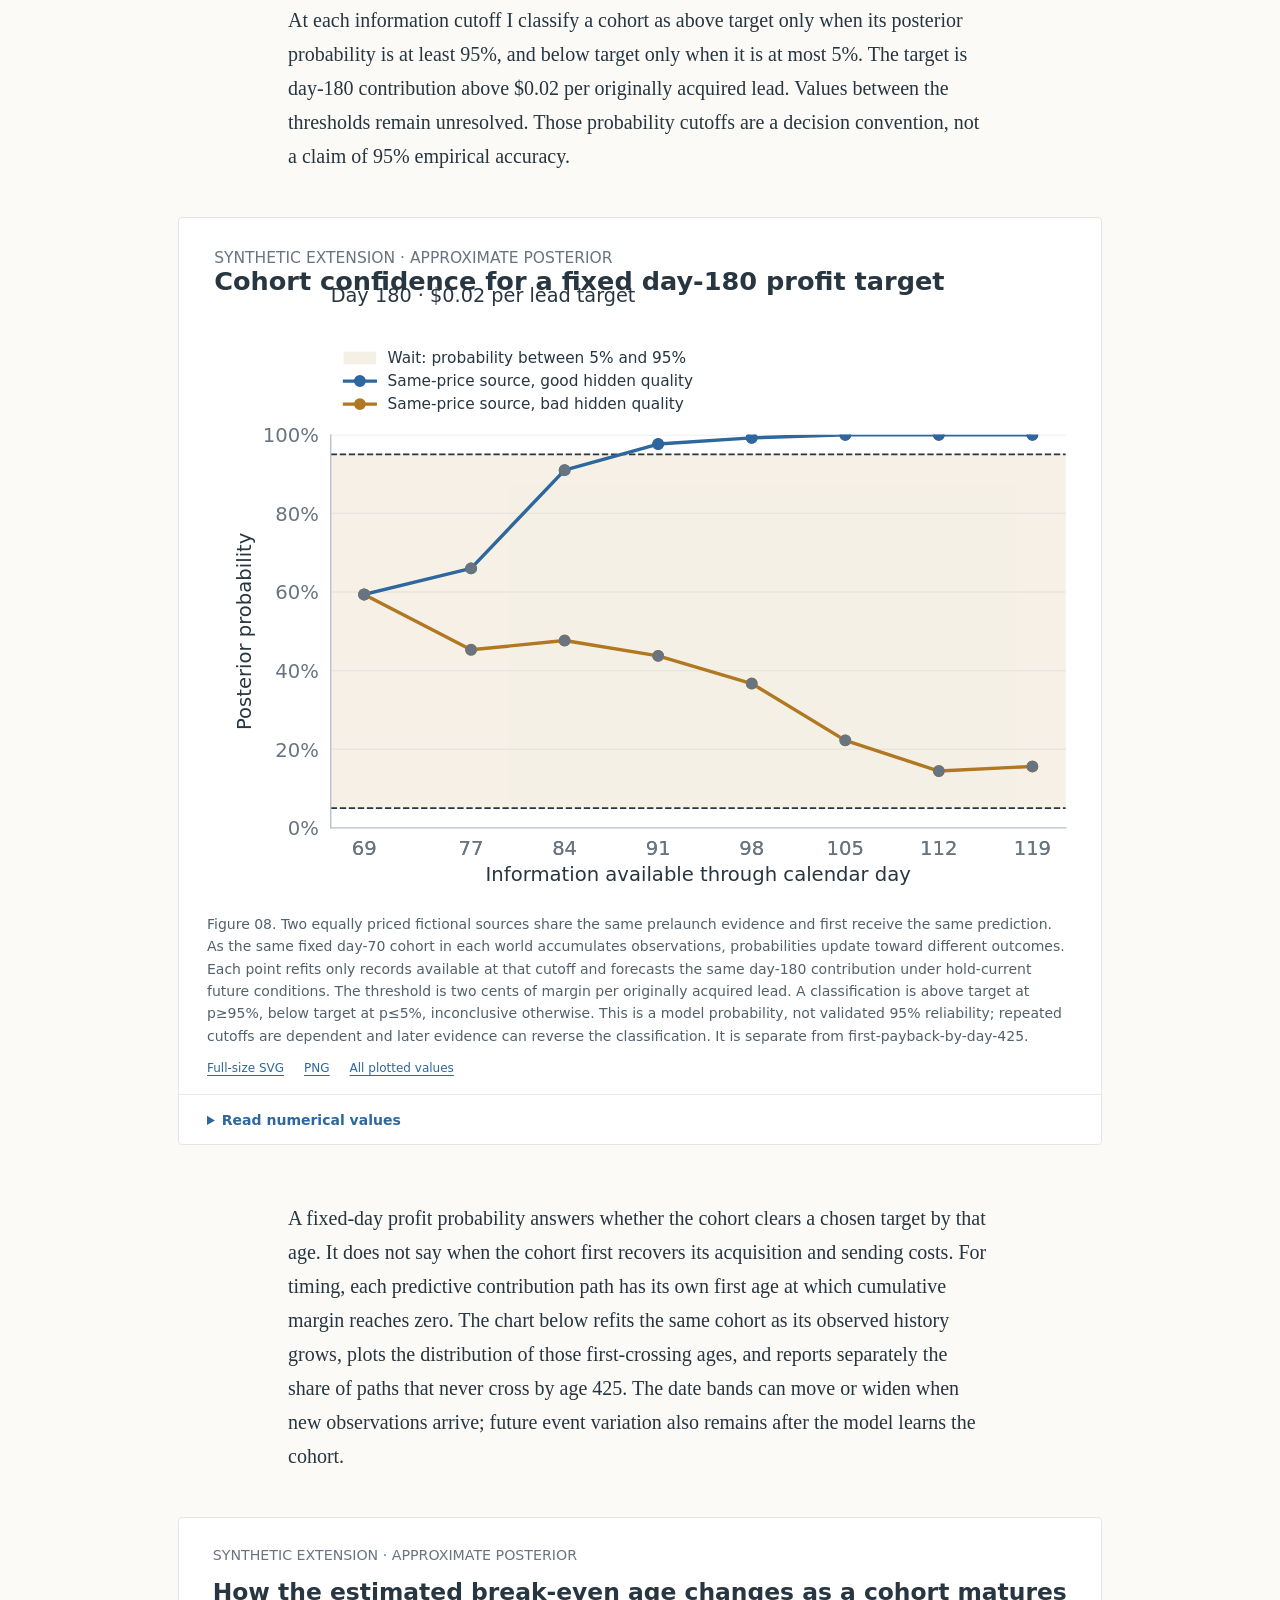
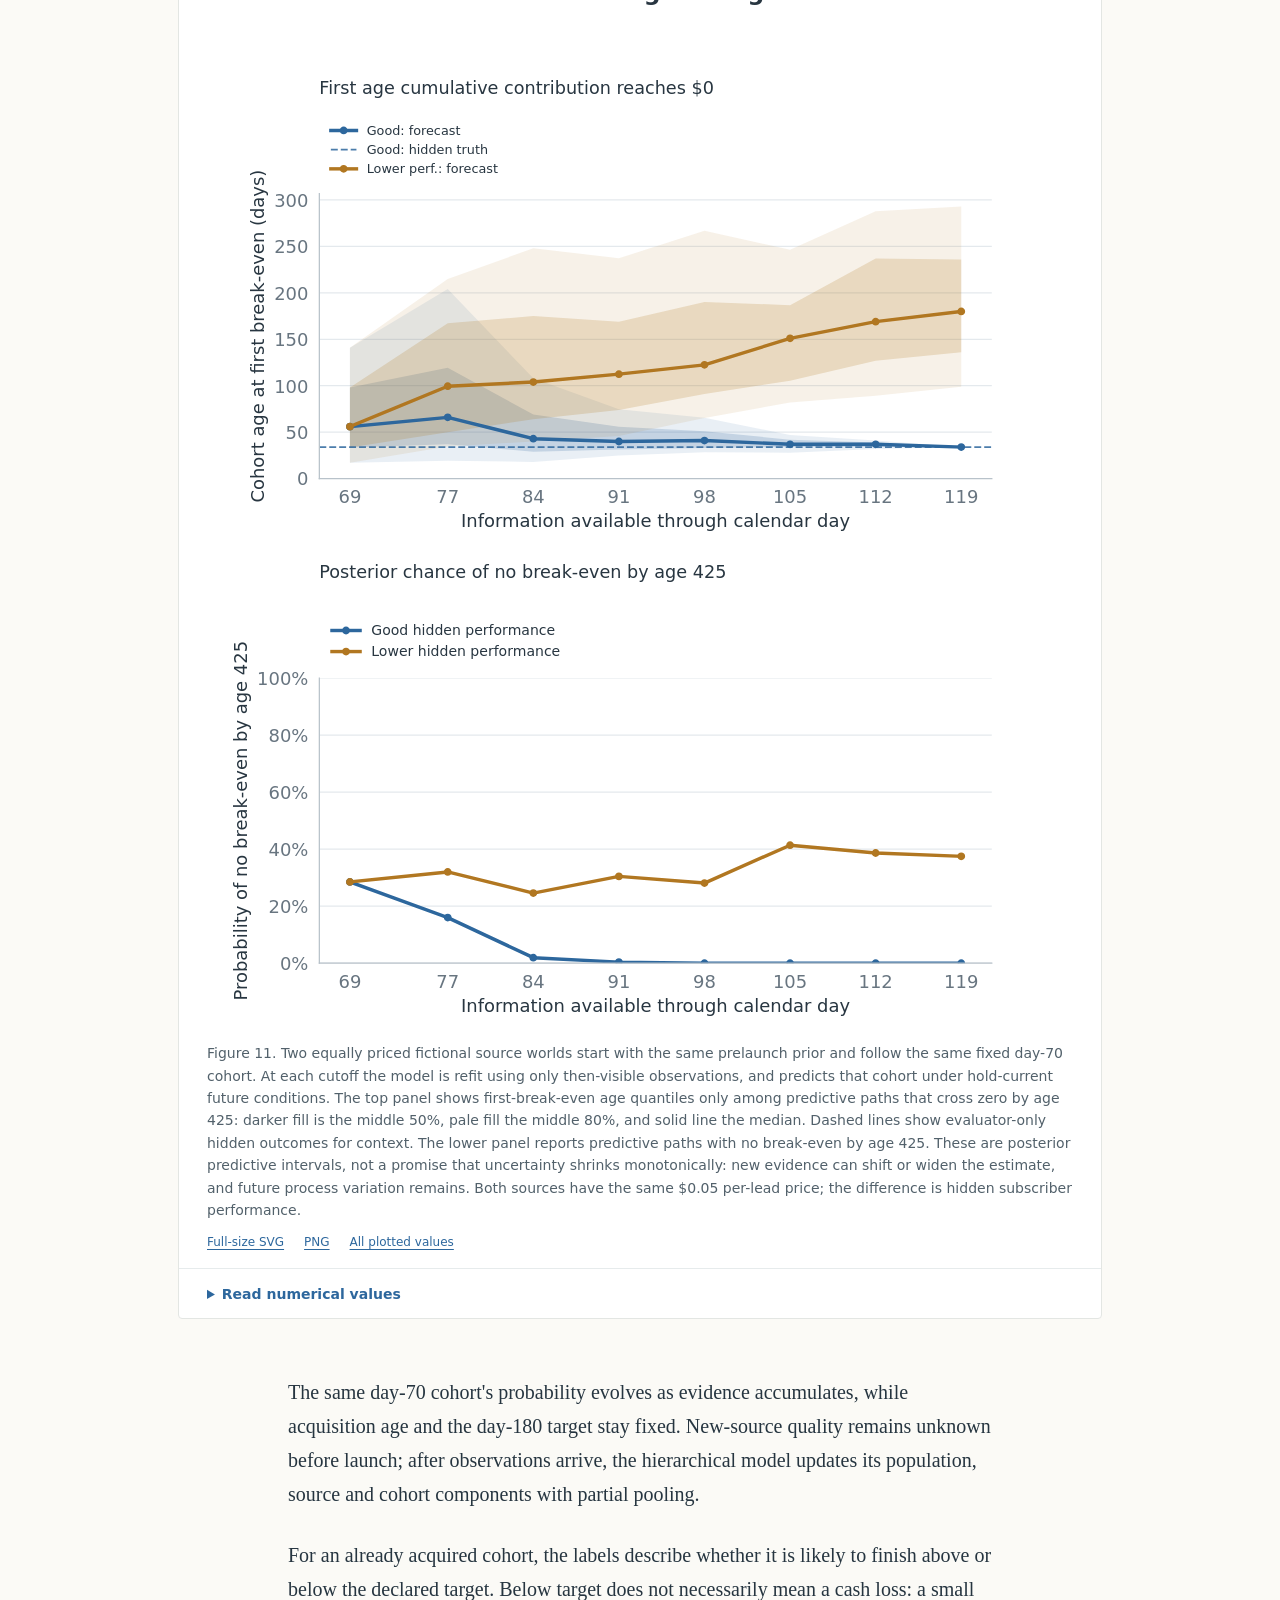
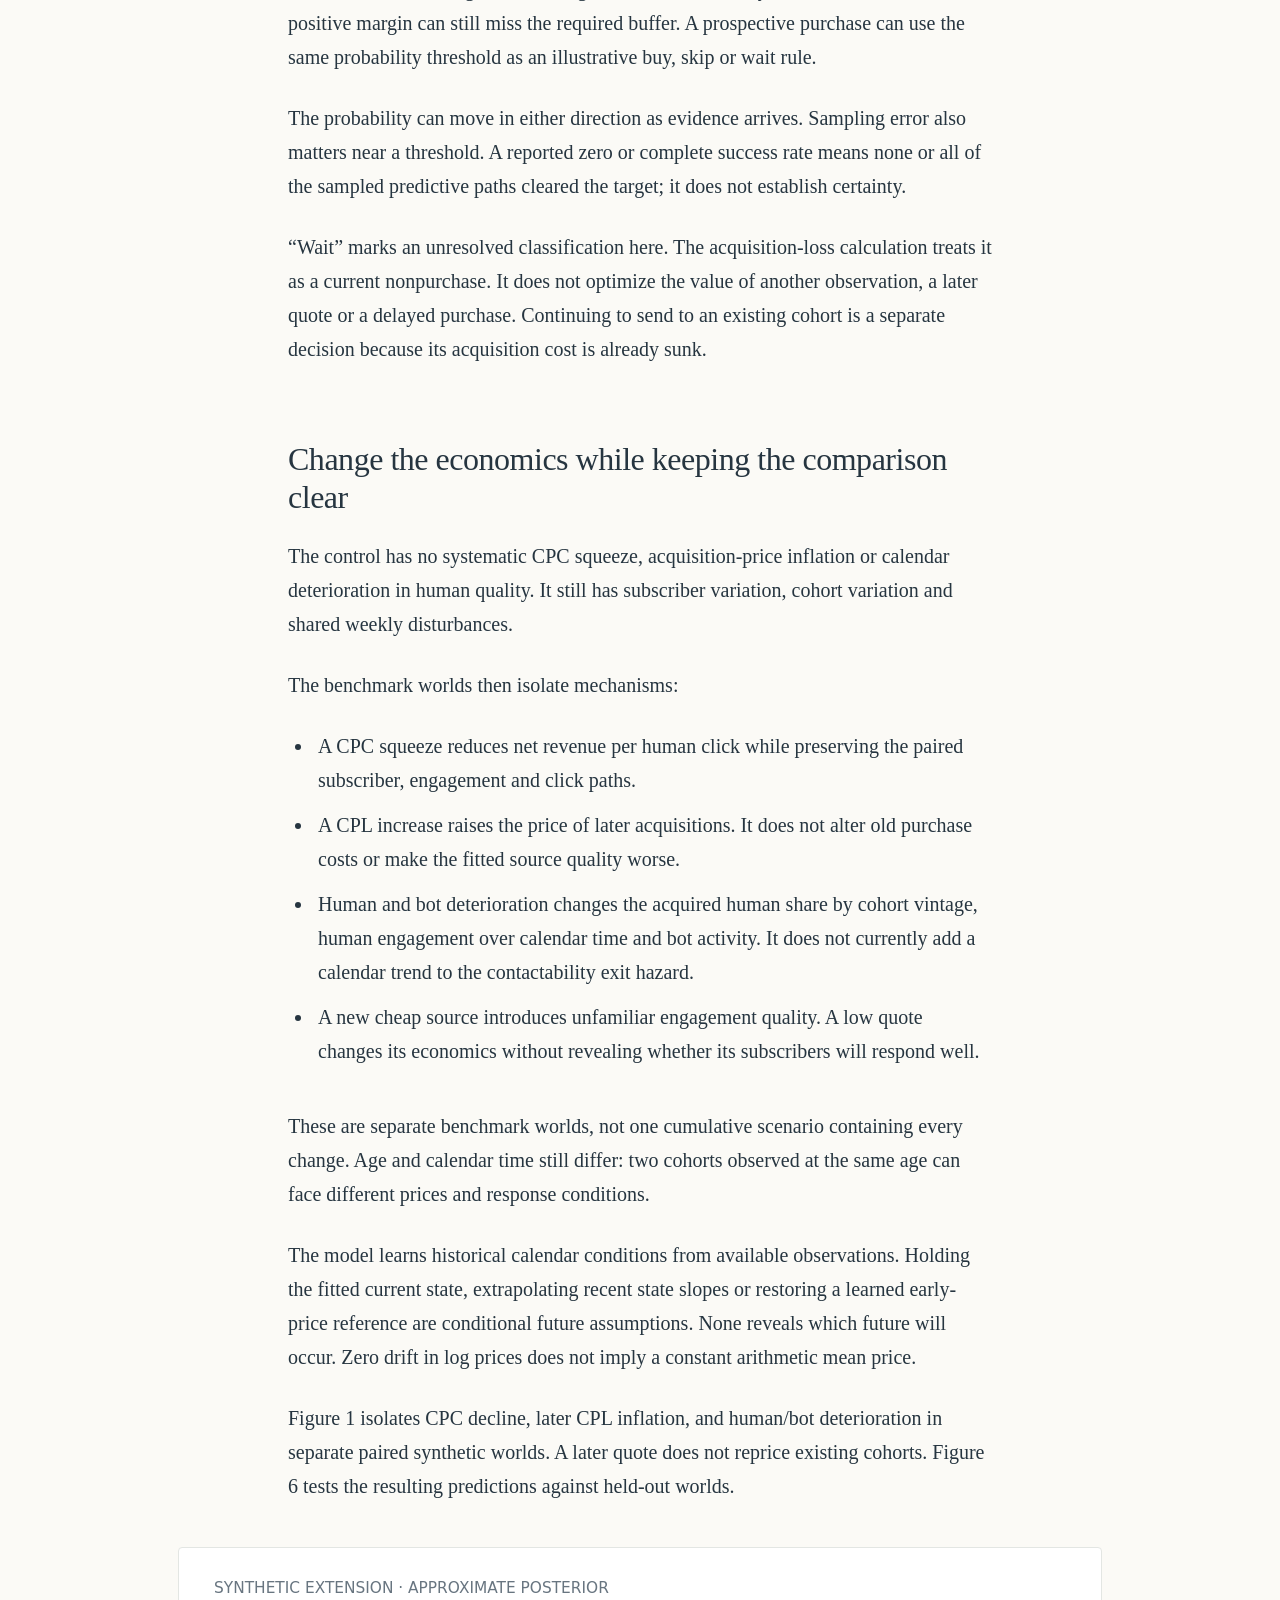
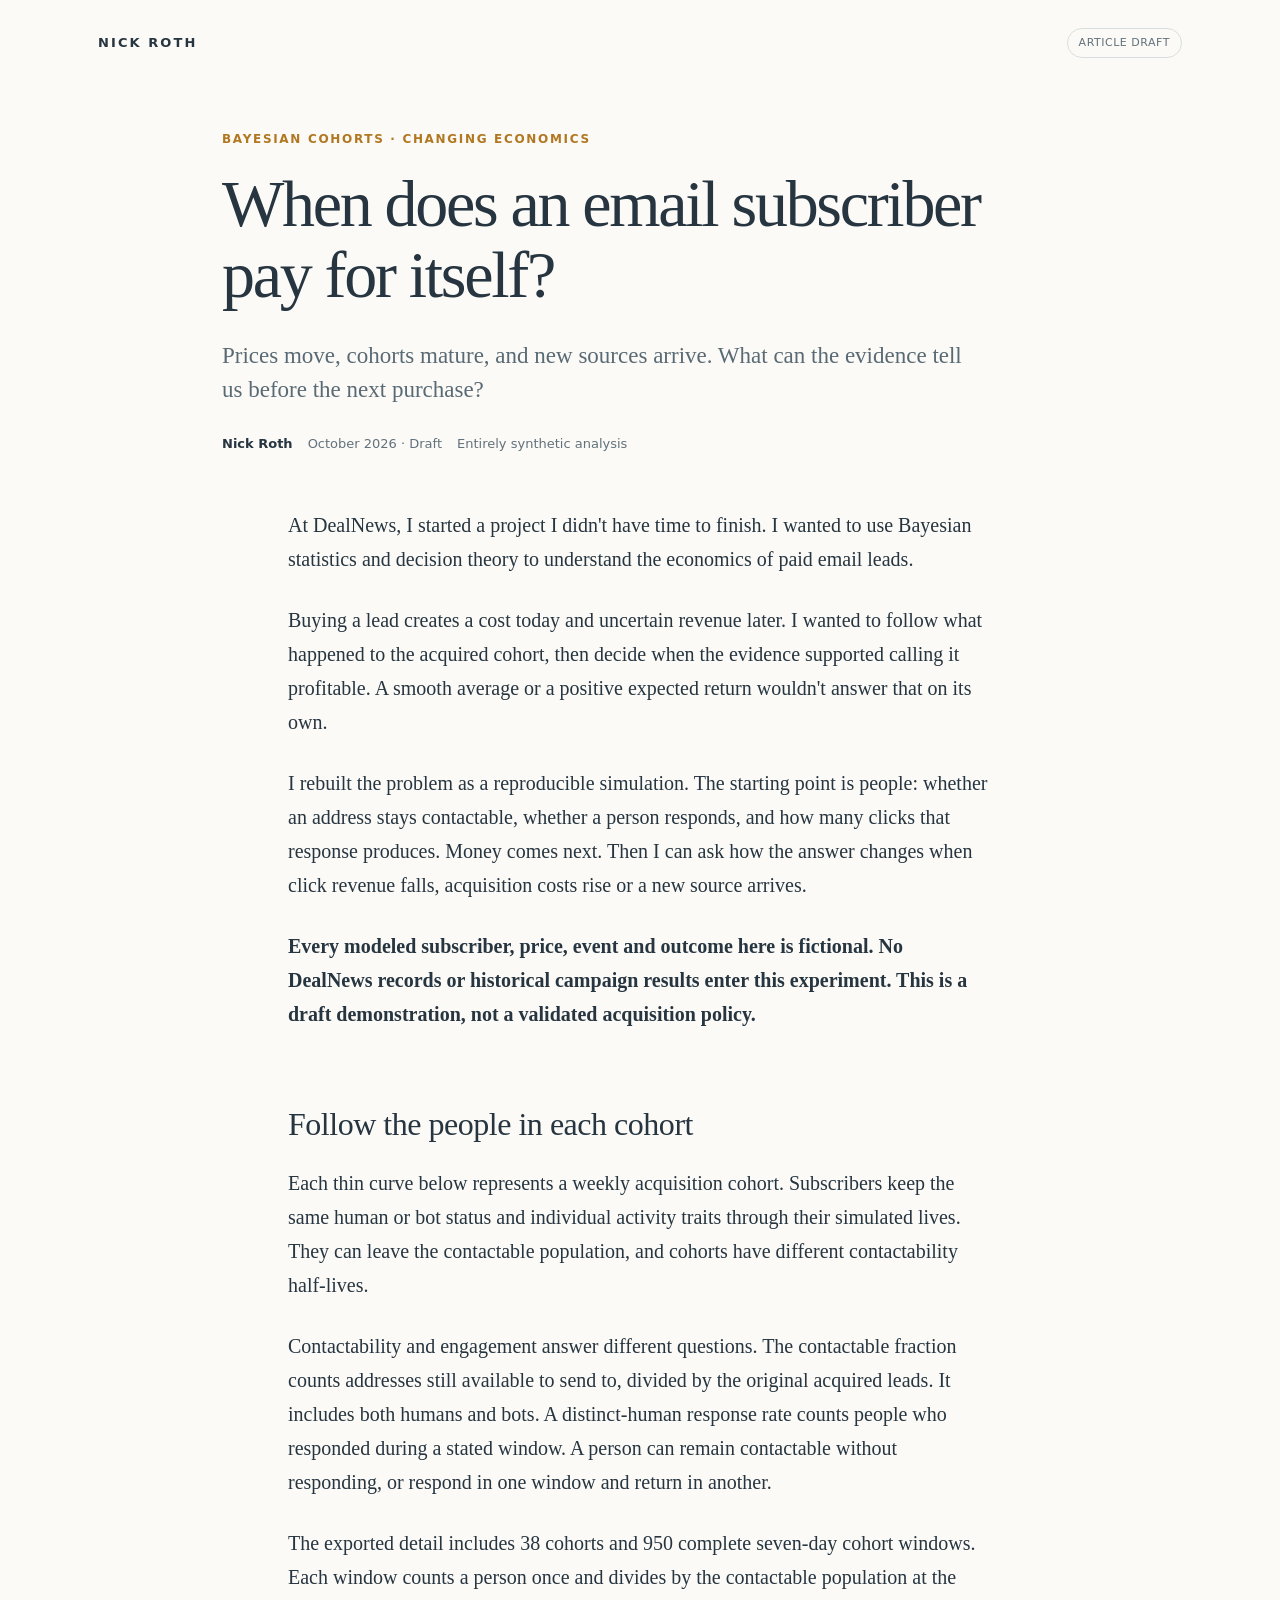
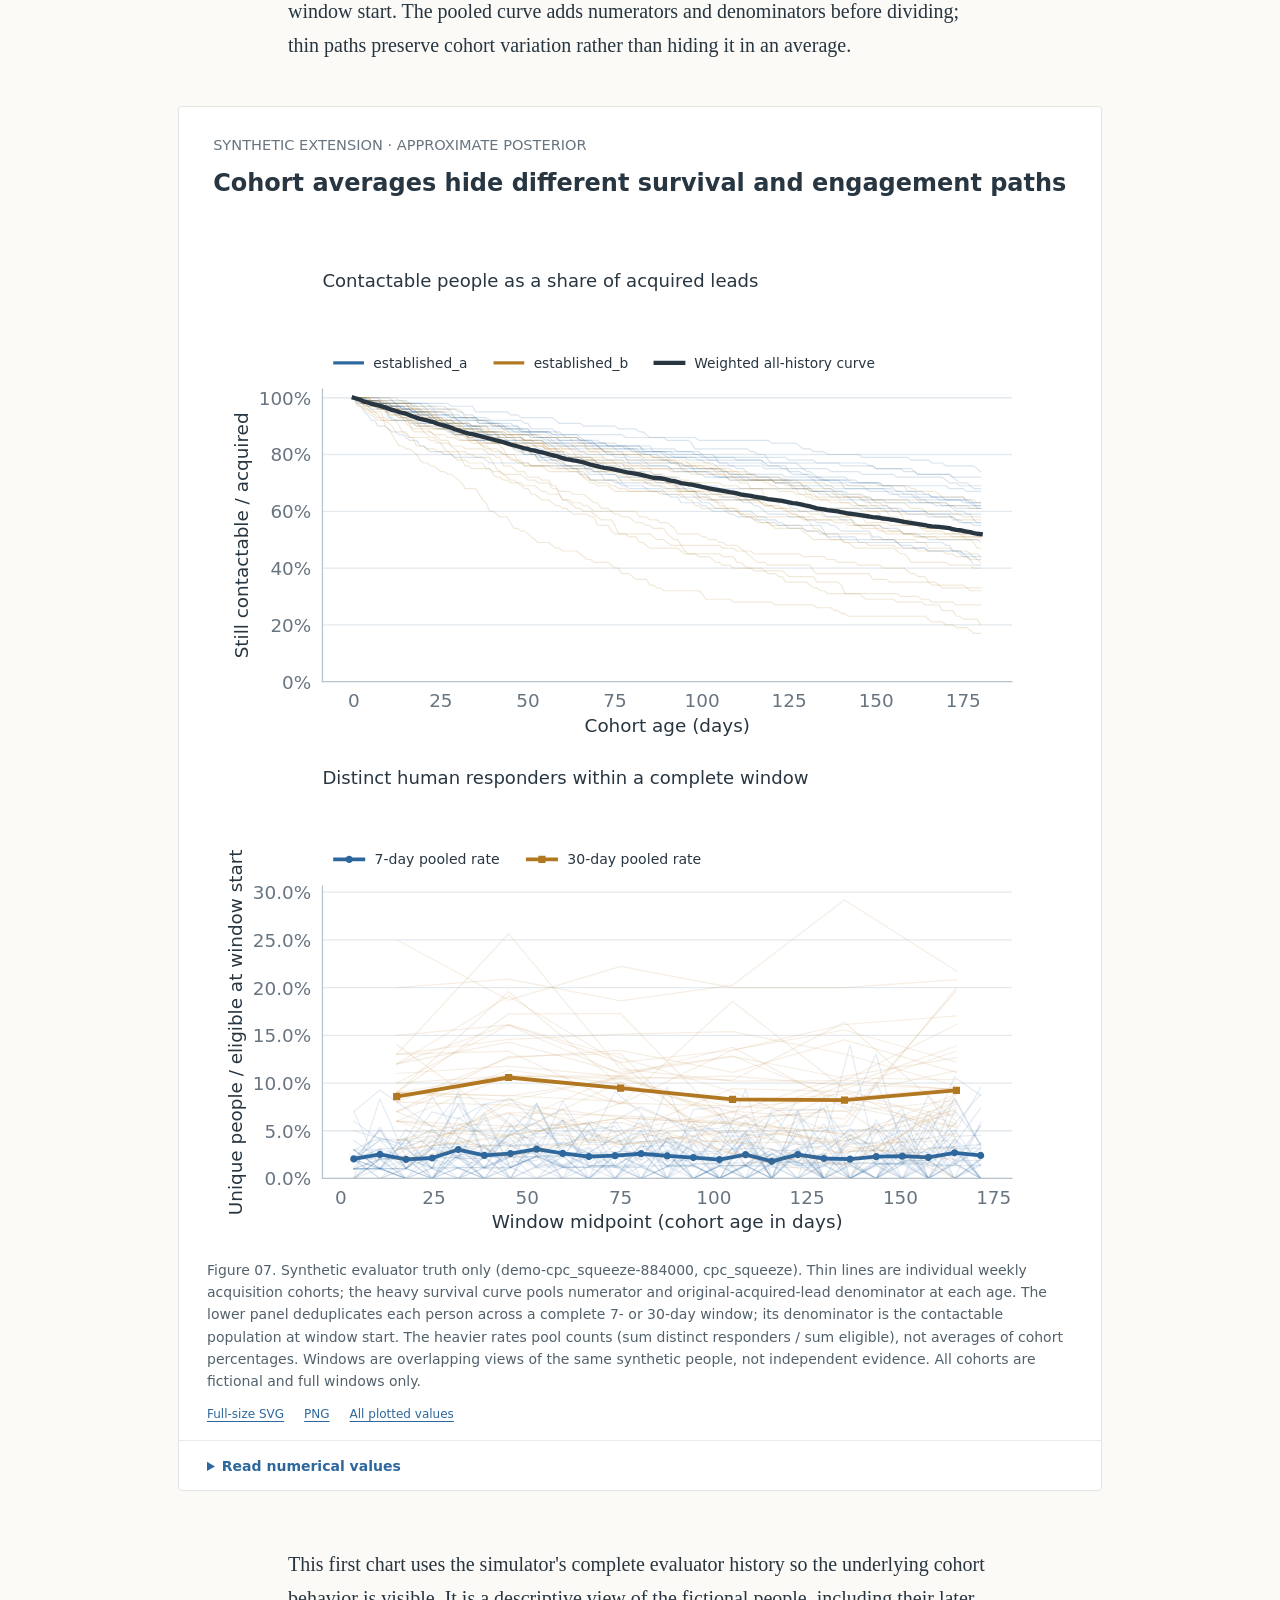
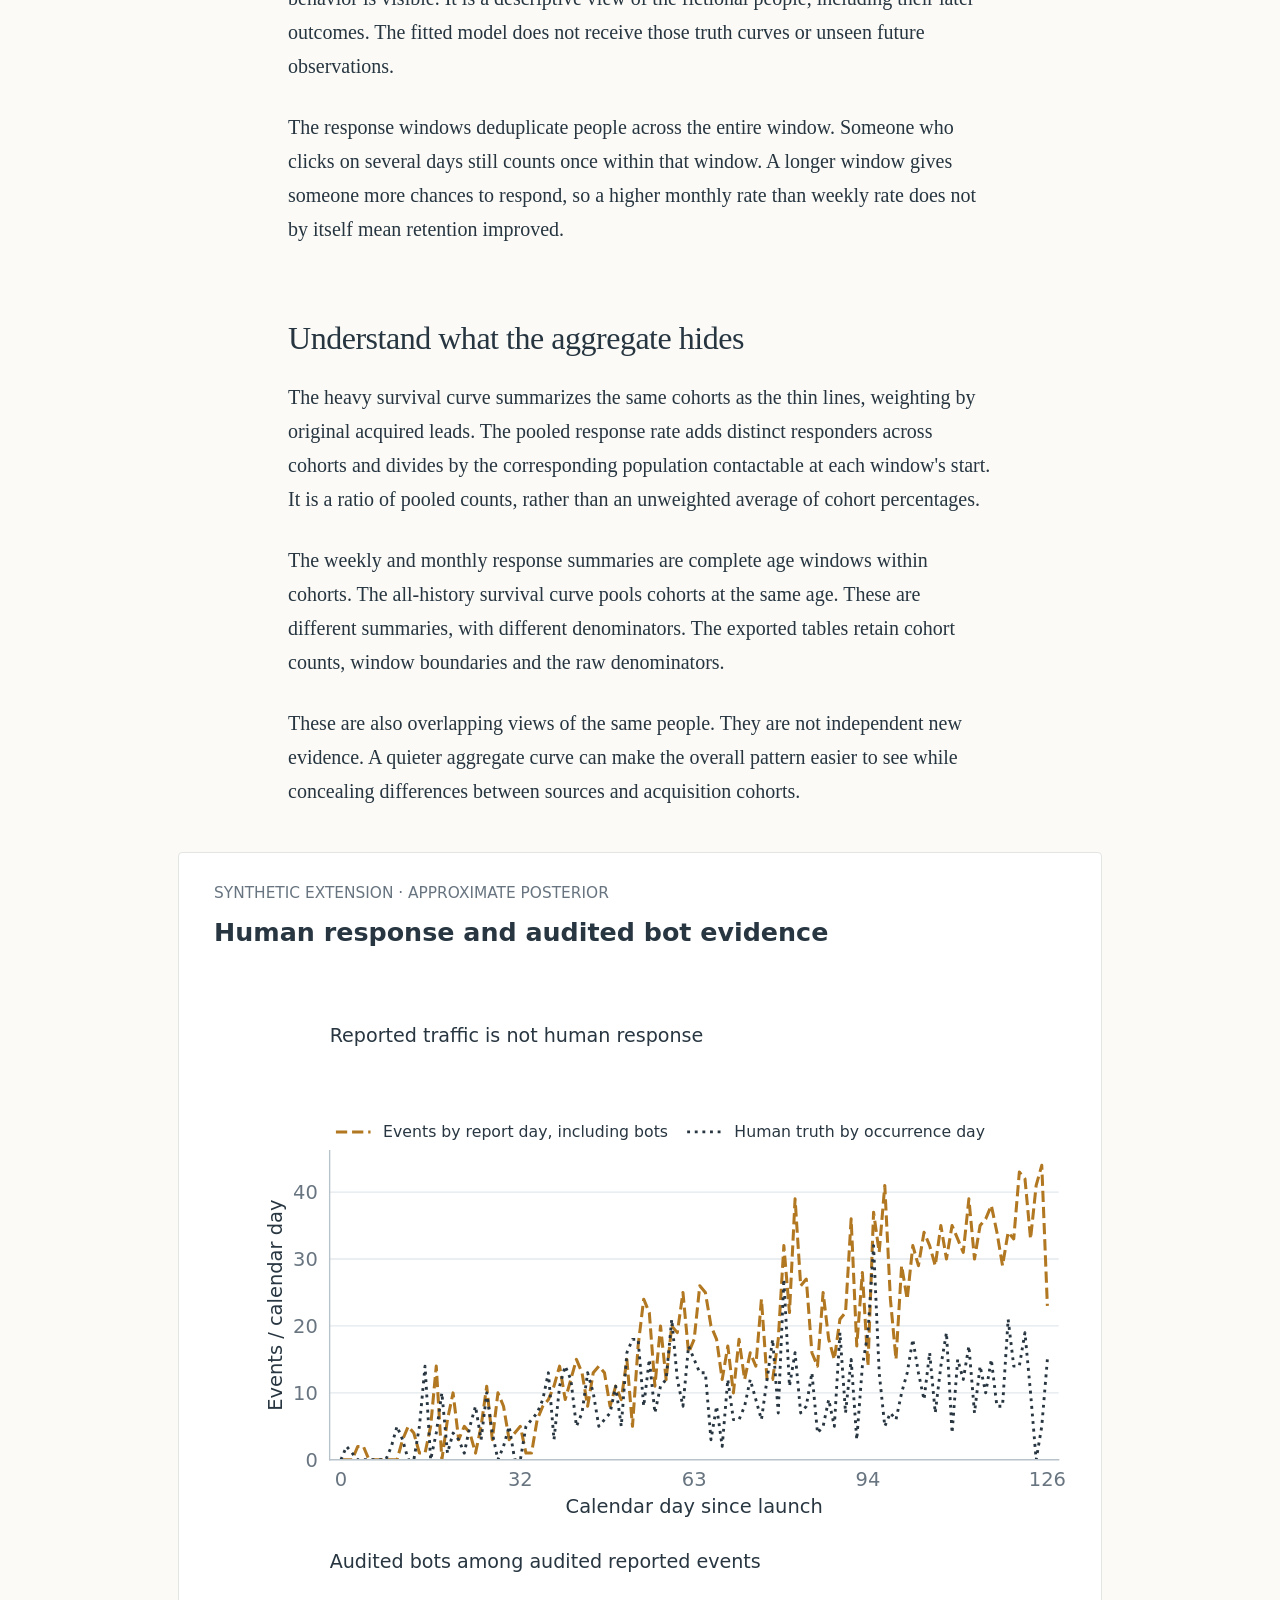
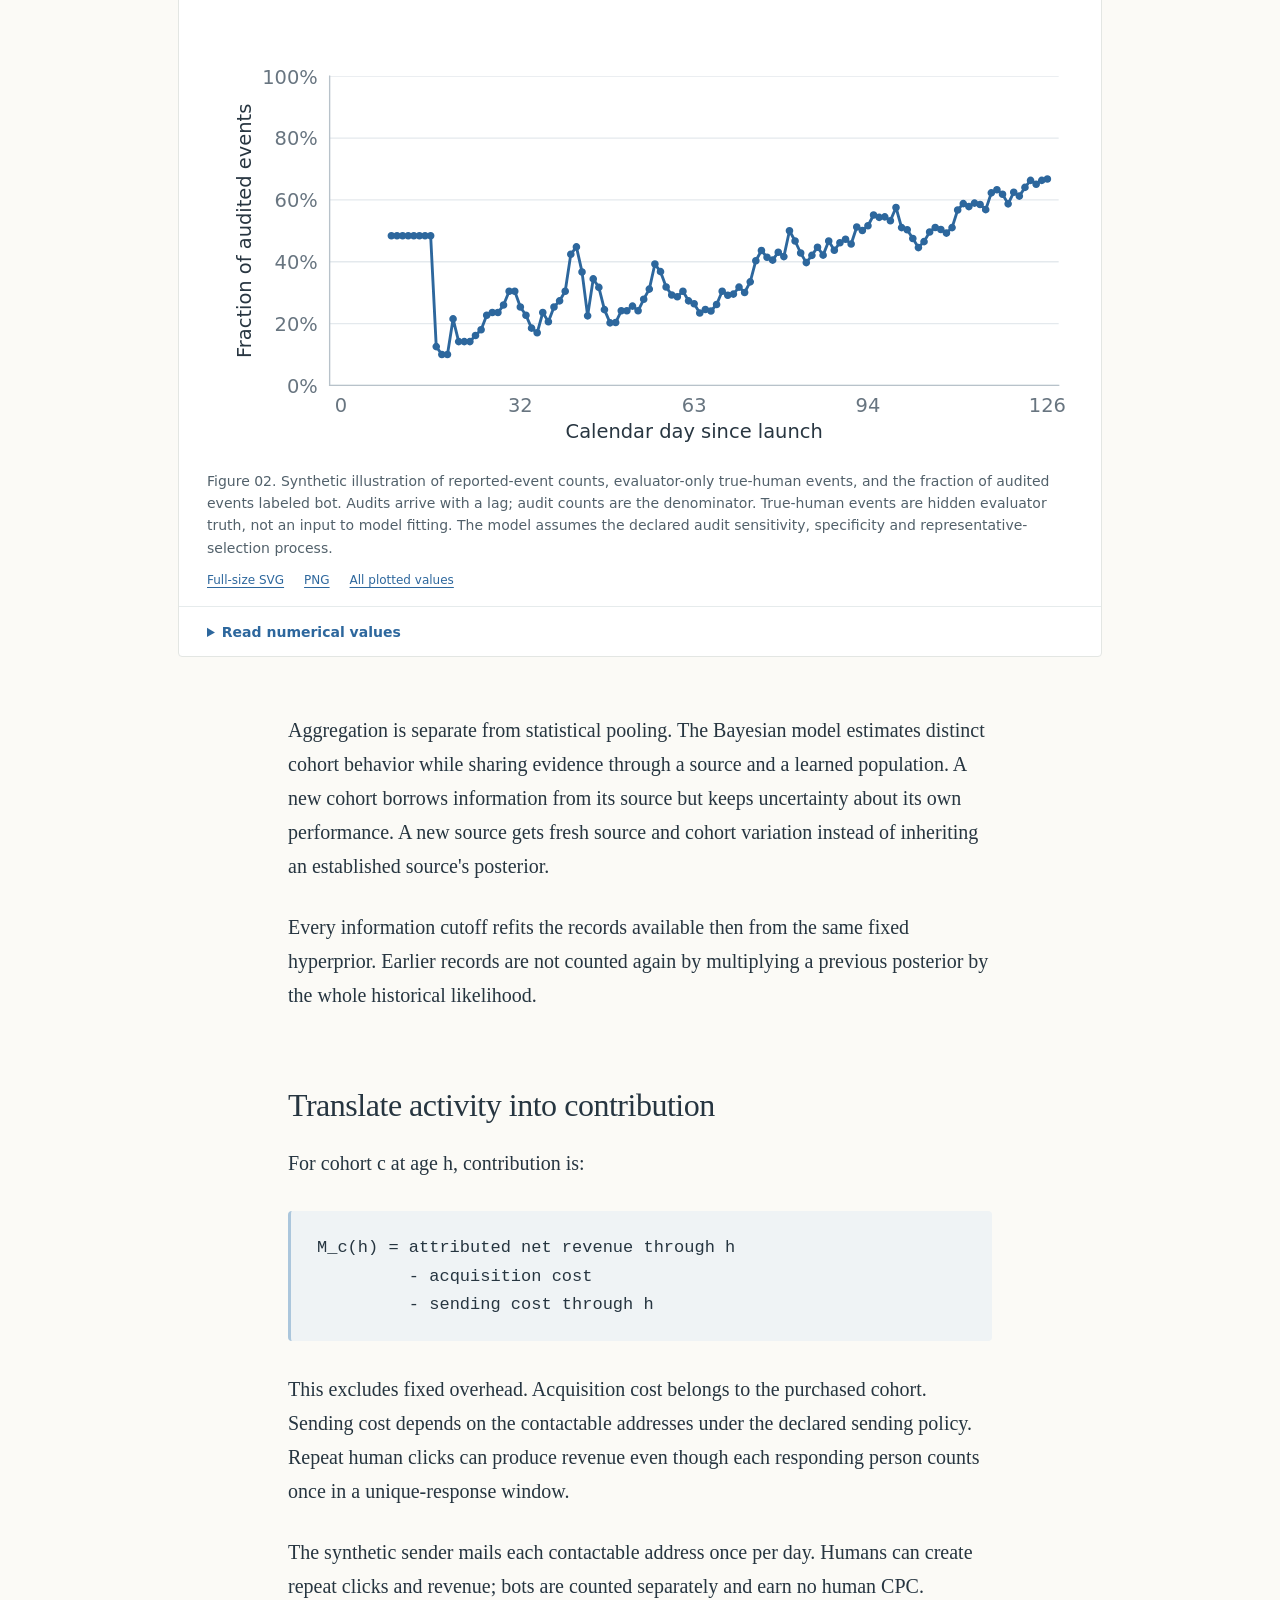
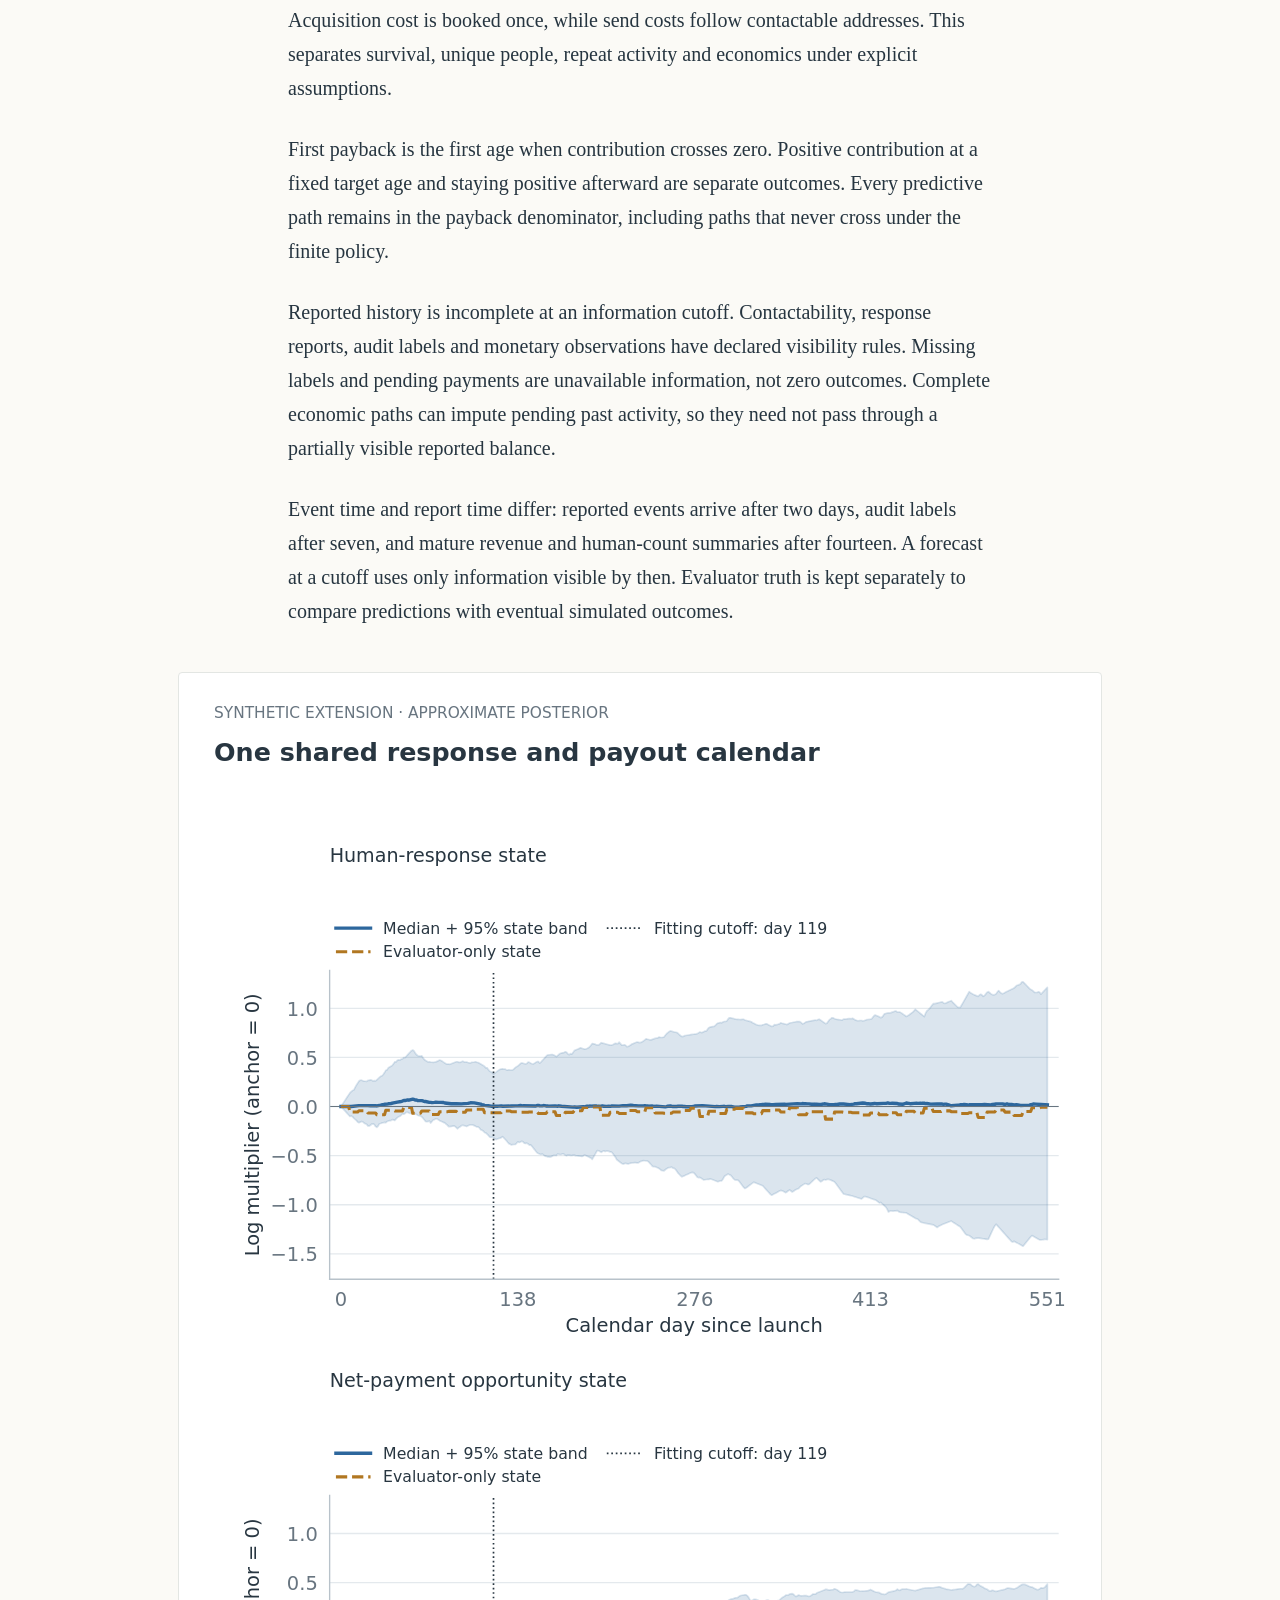
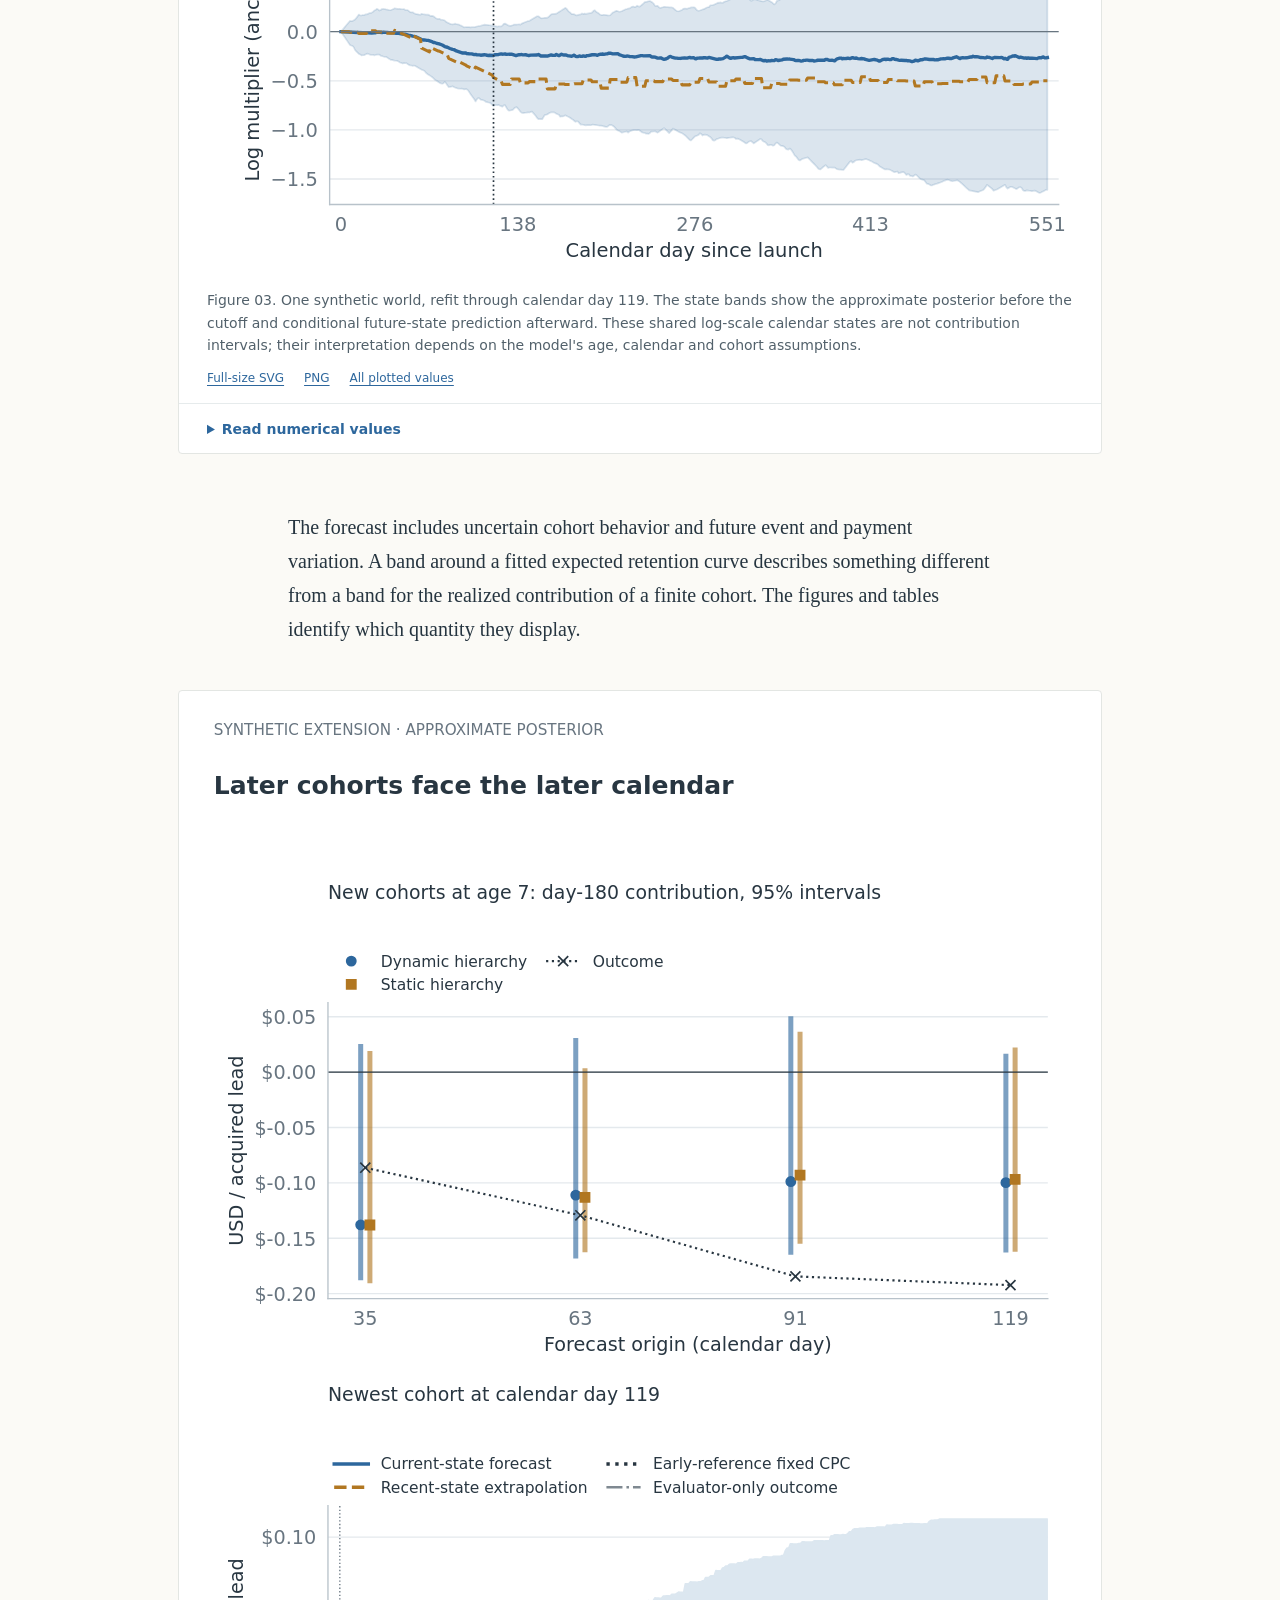
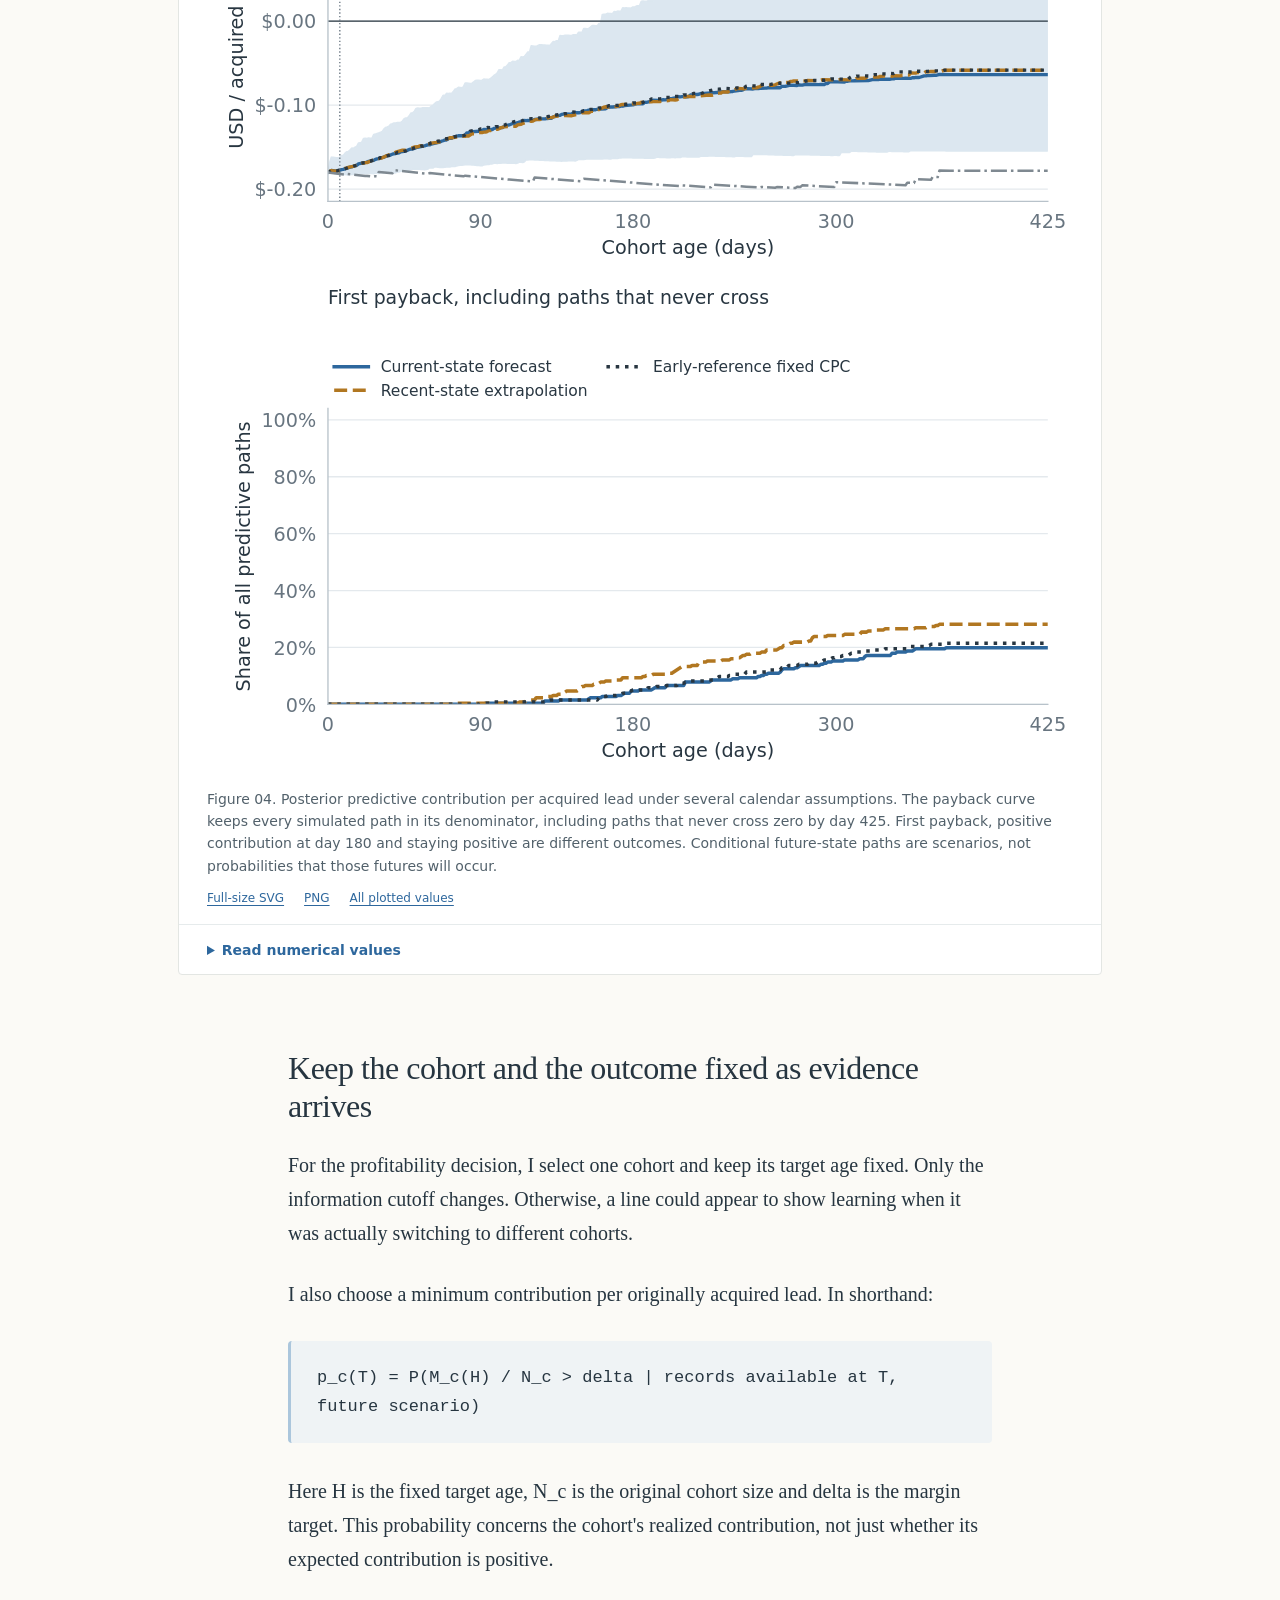
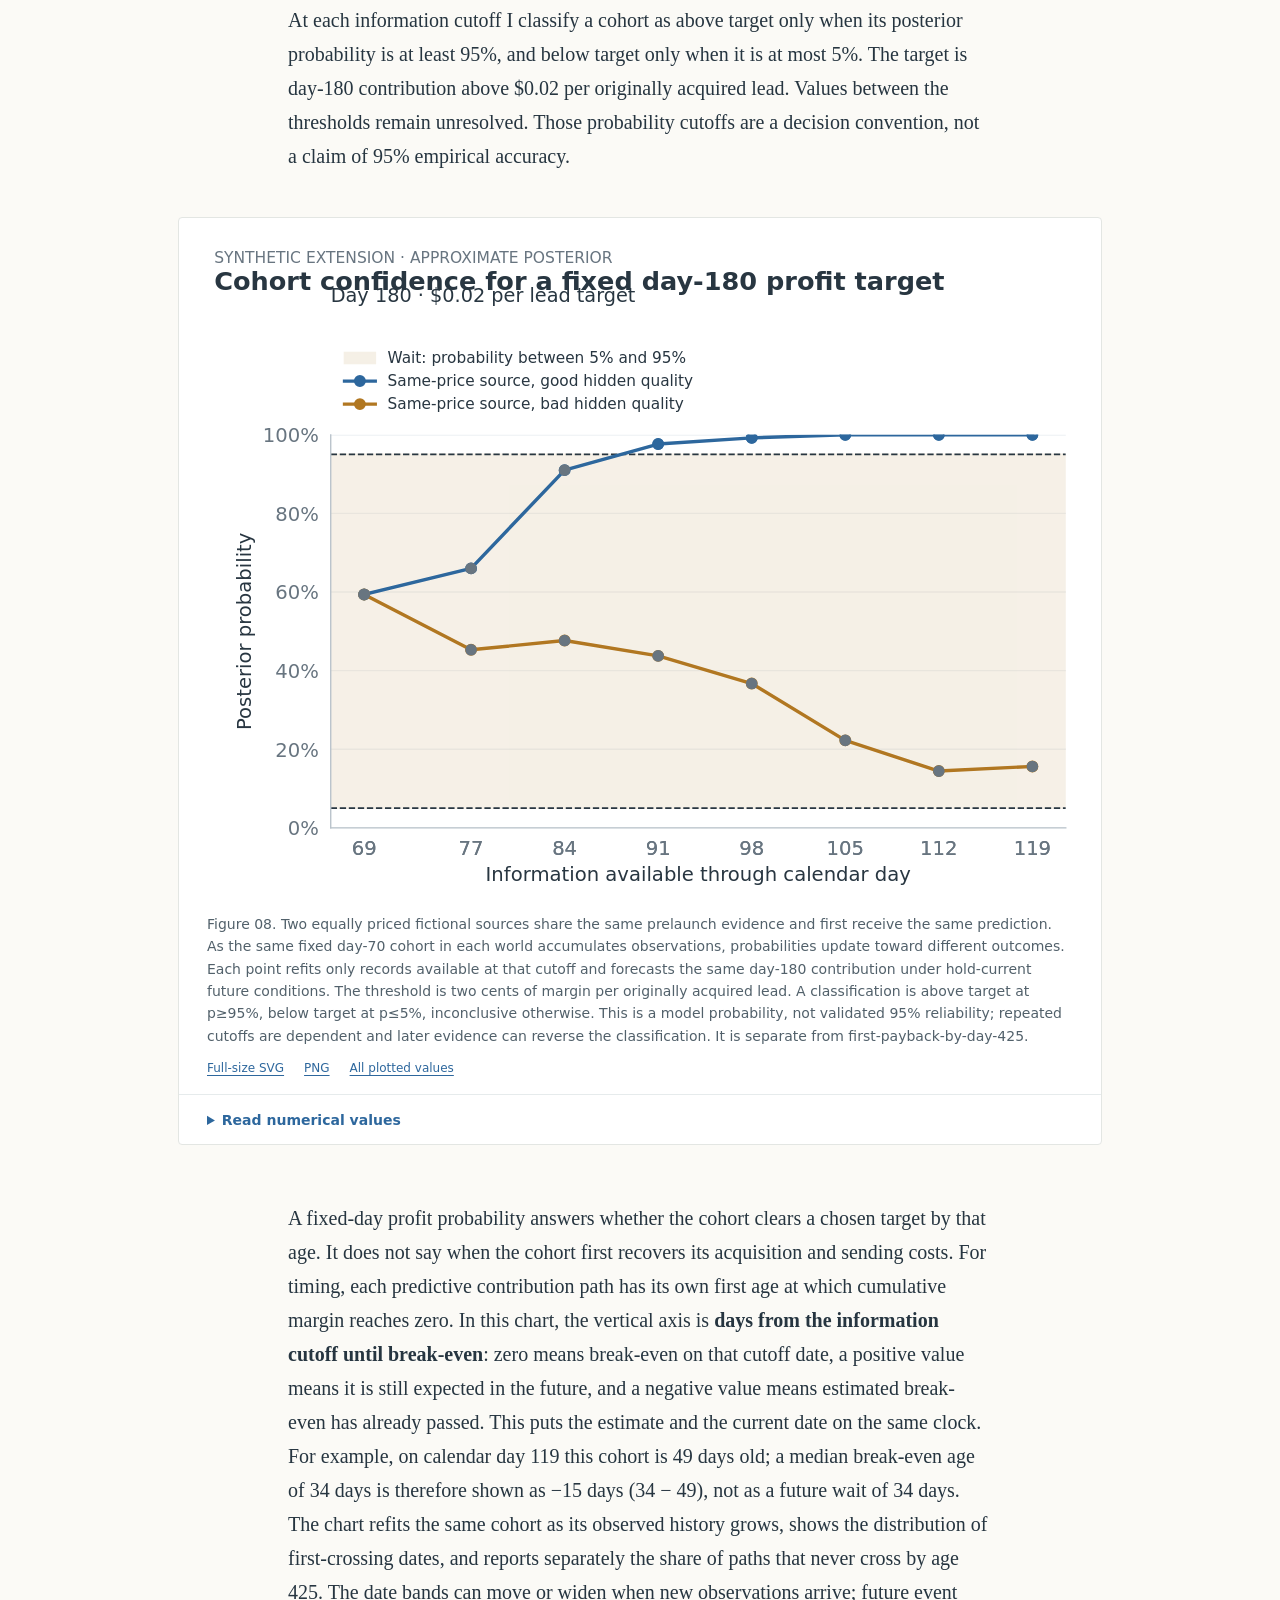
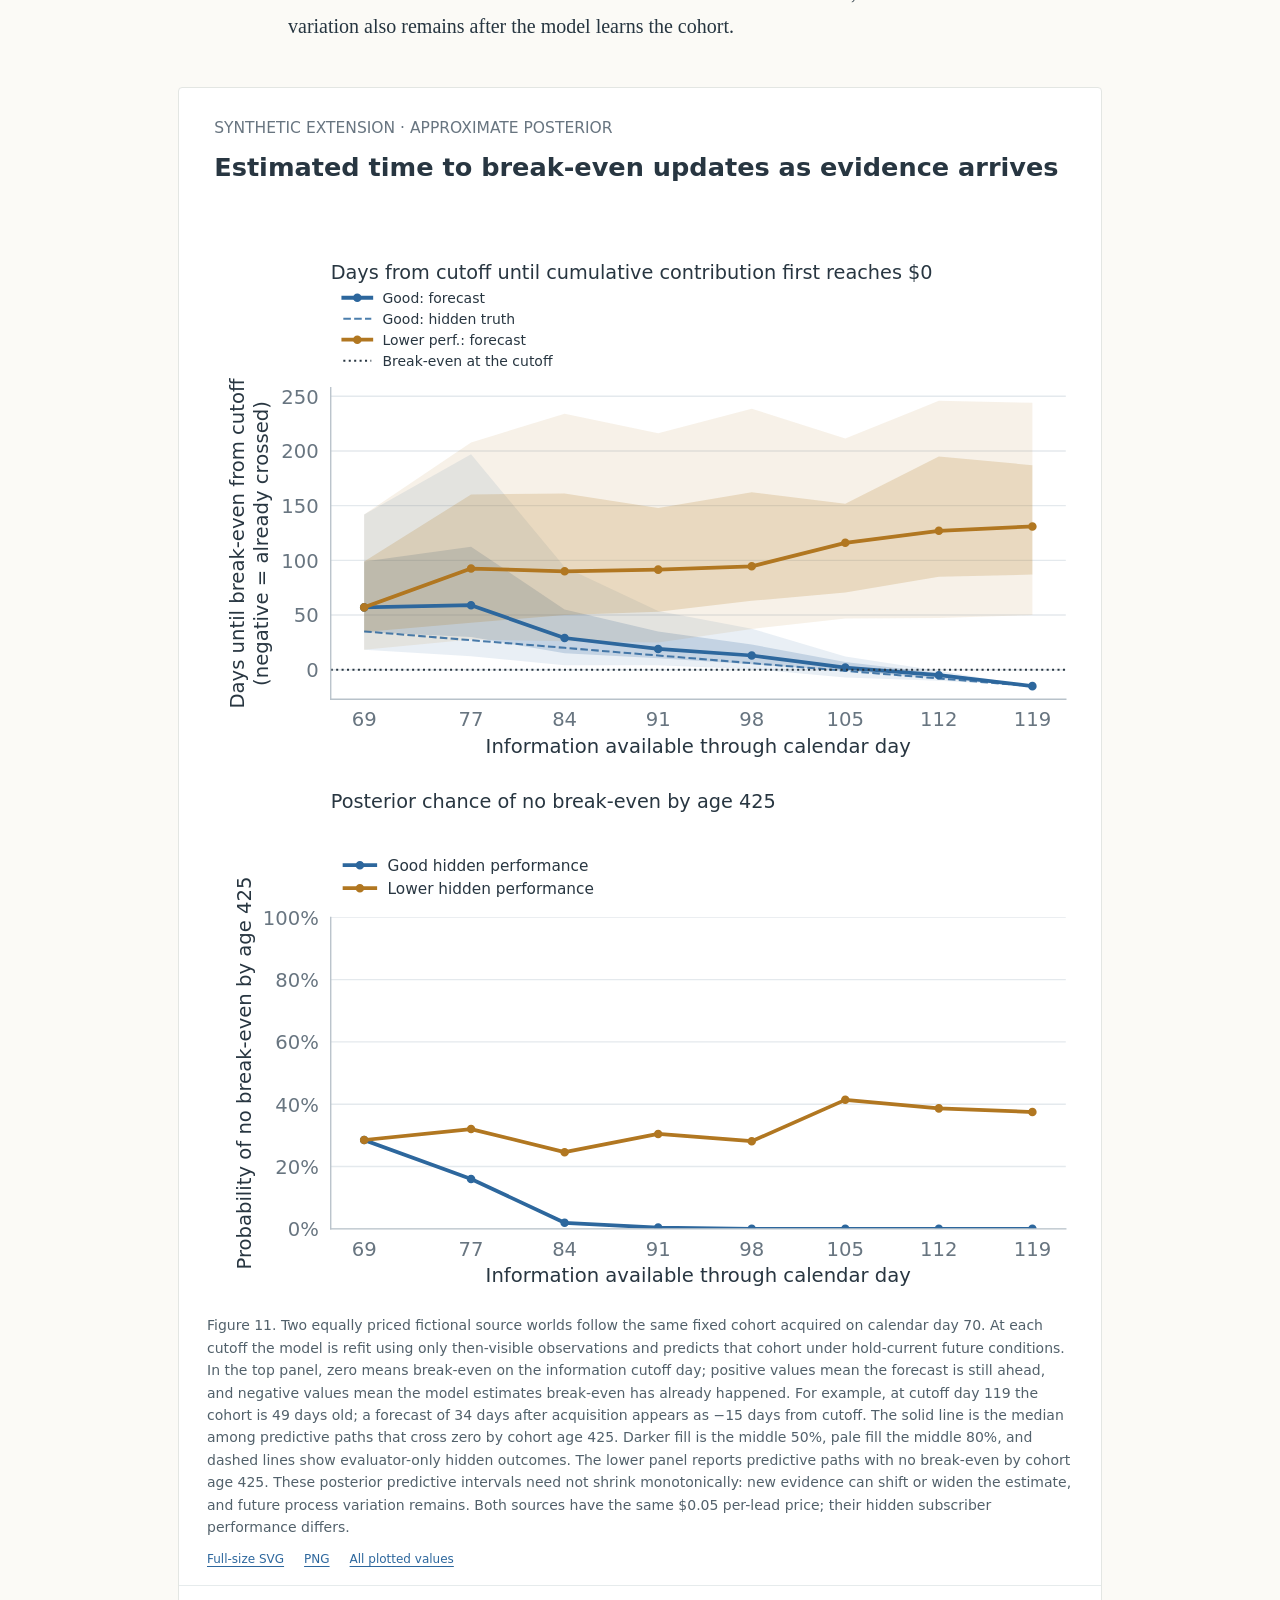
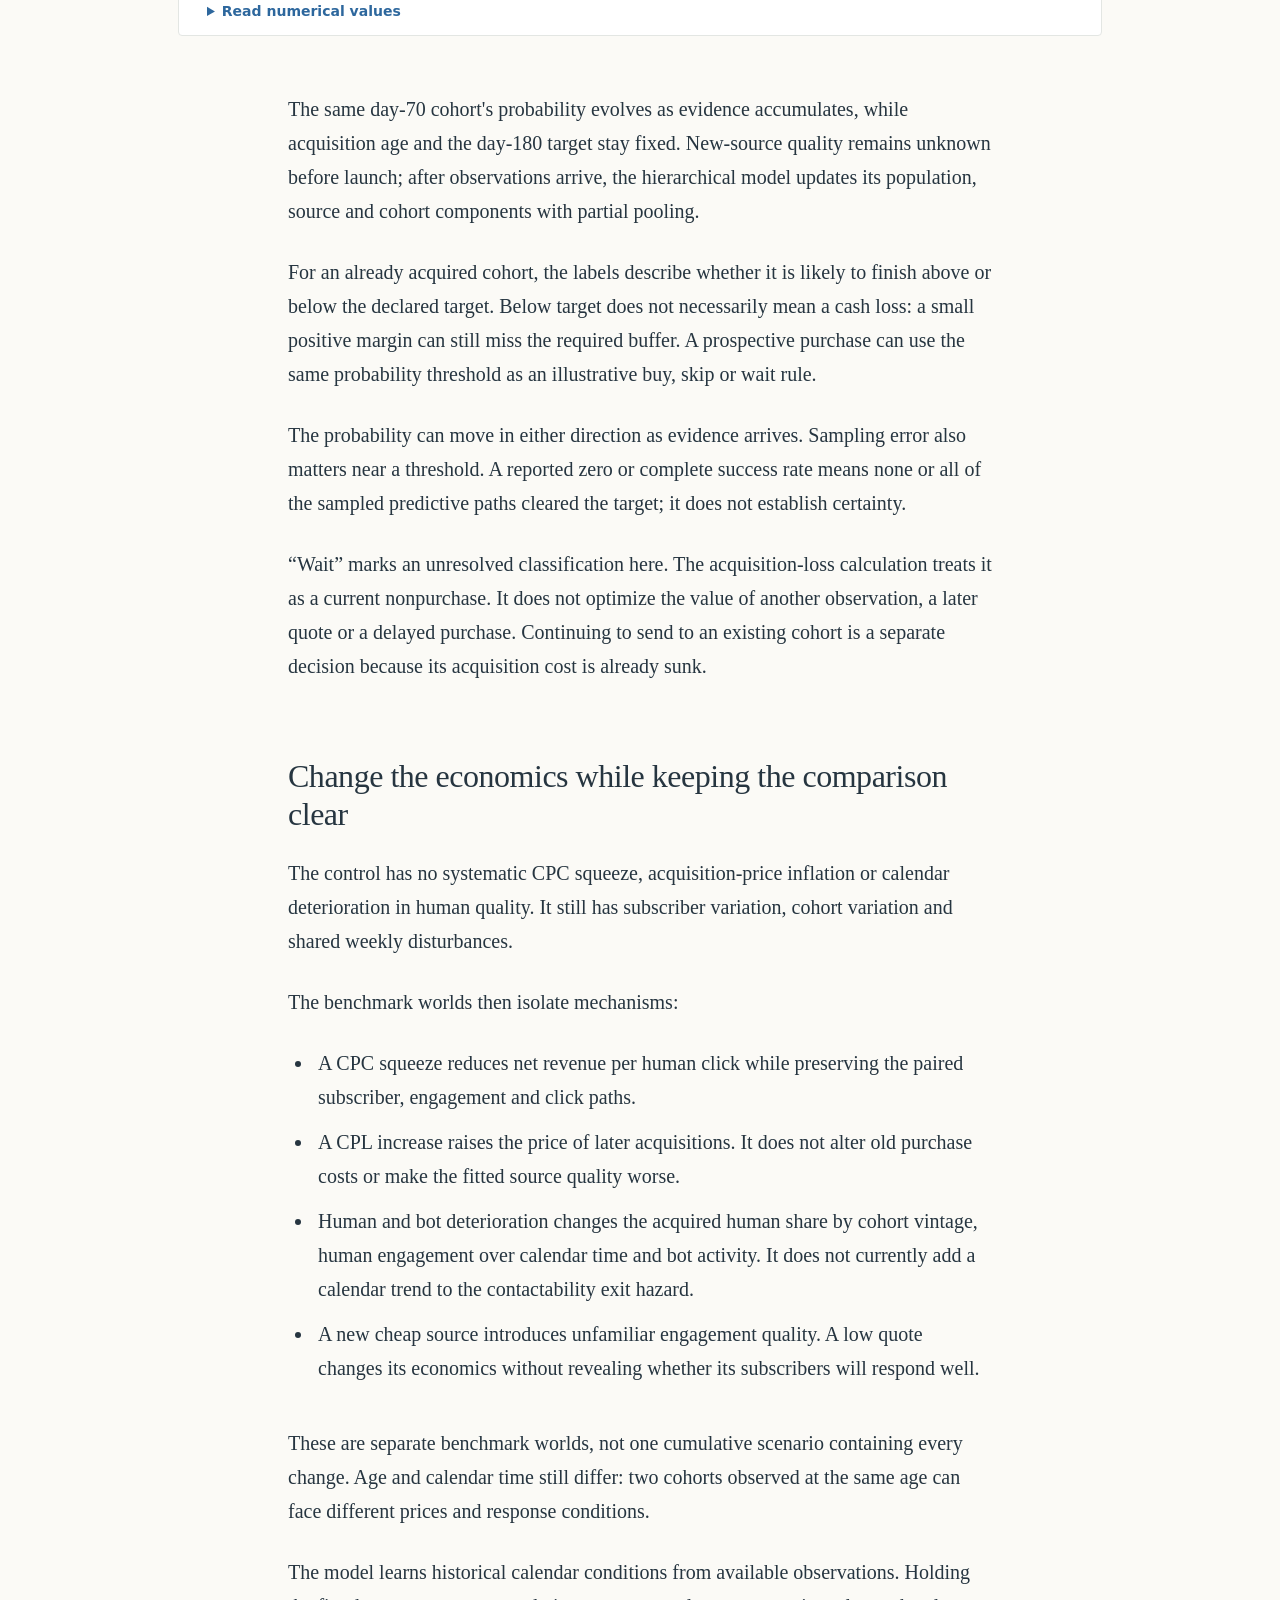
